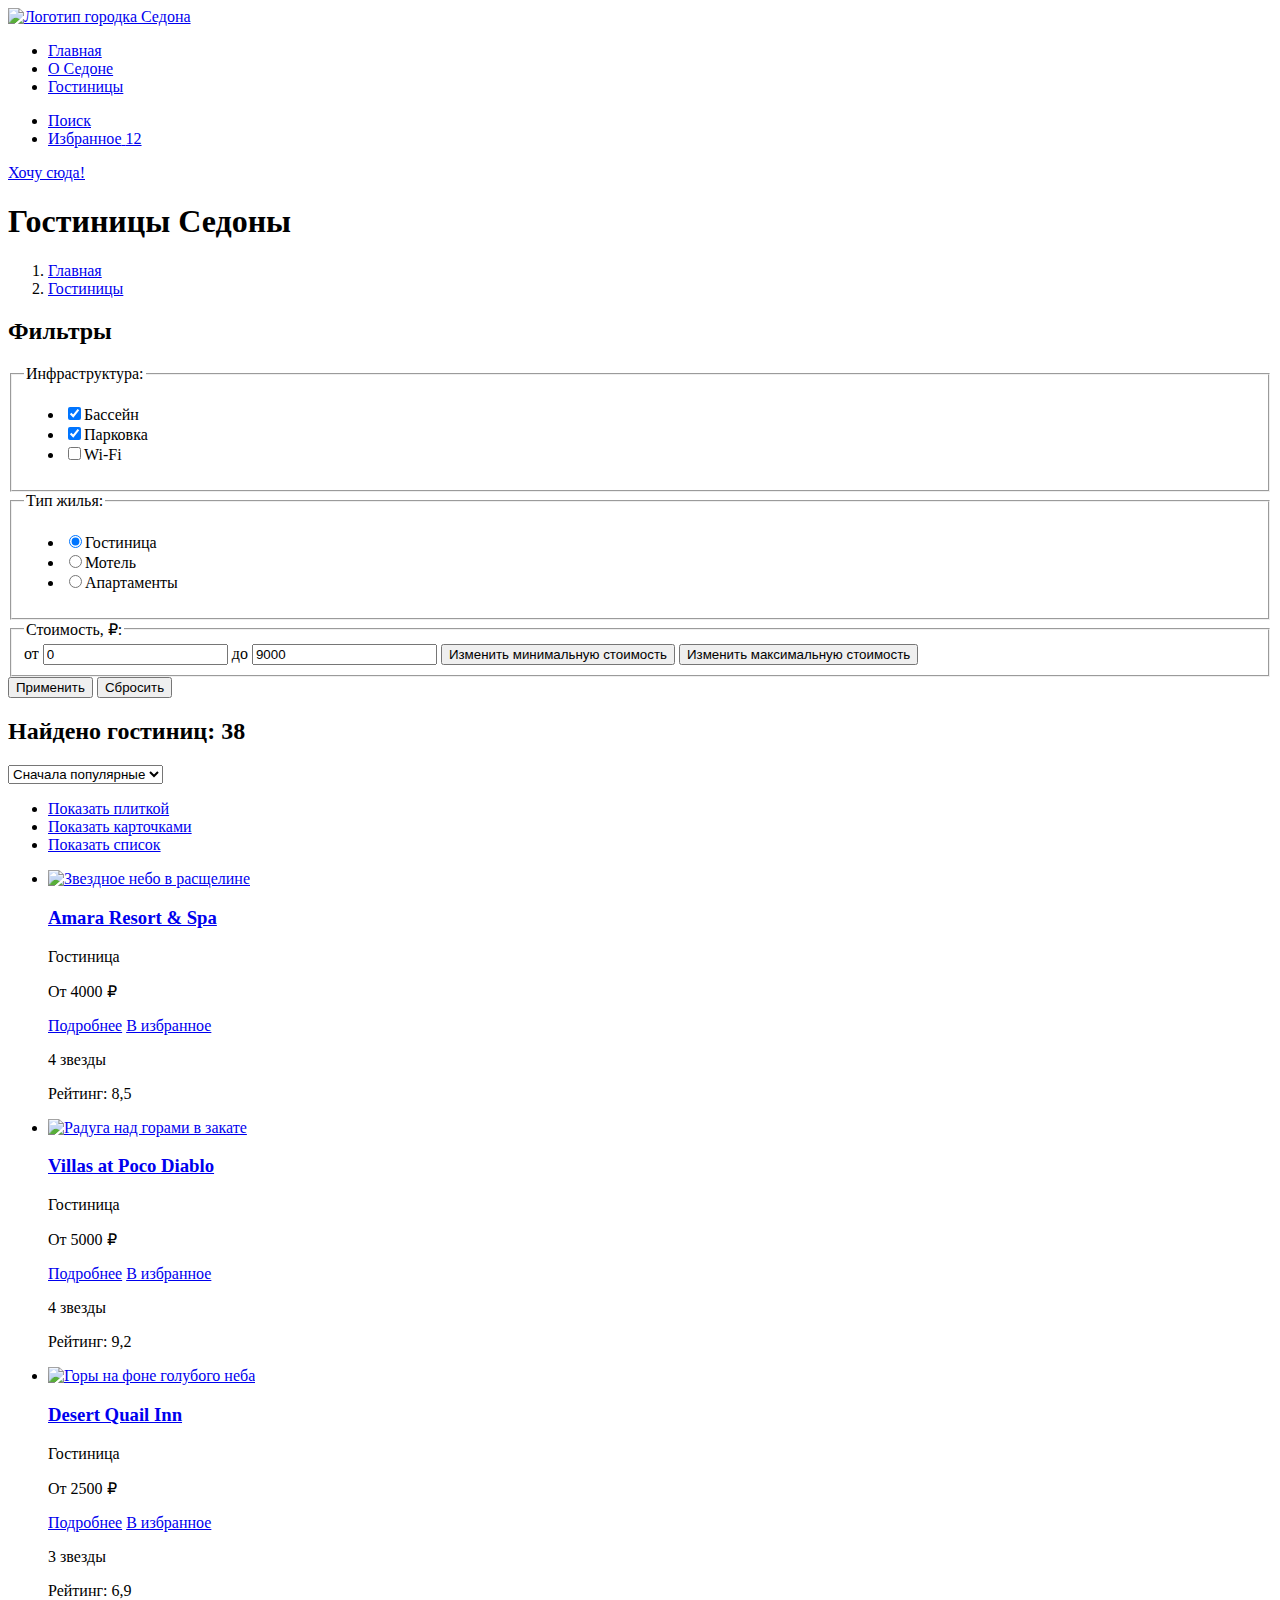
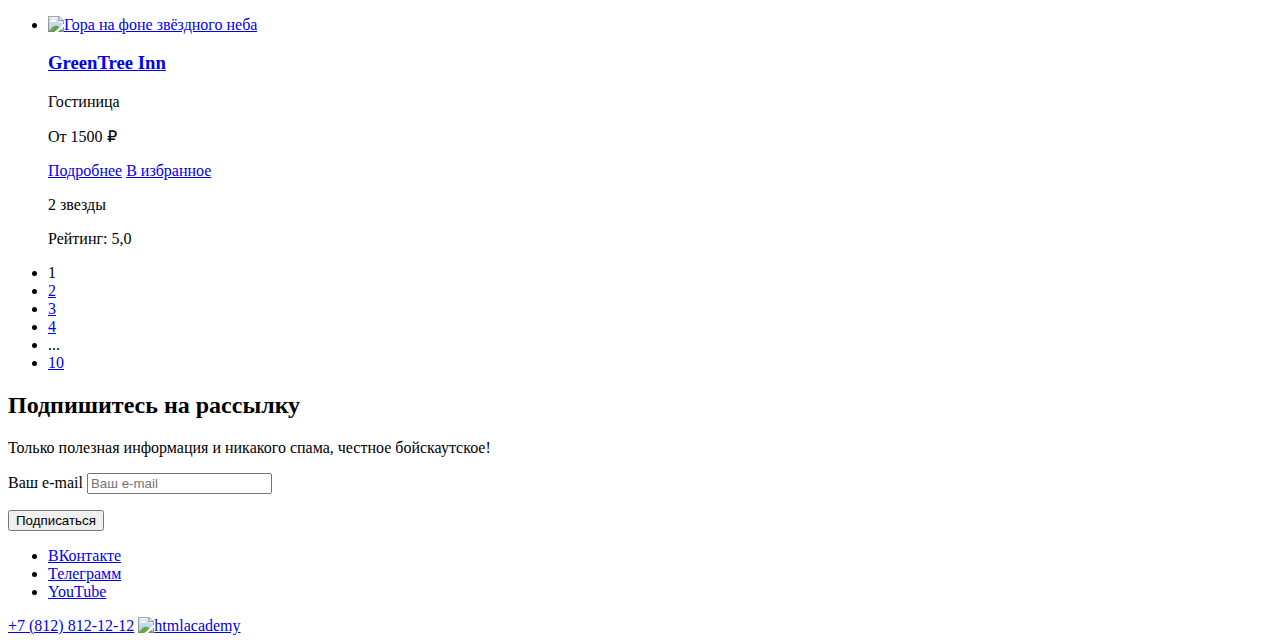
==== catalog.html @ a5ab3a88 "Доделывает разметку двух страниц" ====
<!DOCTYPE html>
<html lang="ru">
    <head>
        <meta charset="UTF-8"/>
        <meta name="viewport" content="width=device-width, initial-scale=1.0"/>
        <title>Каталог</title>
    </head>
    <body>
        <header class="page-header">
            <nav class="navigation">
                <a class="navigation-logo" href="#">
                    <img class="page-header-logo" src="#" alt="Логотип городка Седона"/>
                </a>
                <ul class="navigation-list">
                    <li class="navigation-item">
                        <a class="navigation-link" href="index.html">Главная</a>
                    </li>
                    <li class="navigation-item">
                        <a class="navigation-link" href="#">О Седоне</a>
                    </li>
                    <li class="navigation-item">
                        <a class="navigation-link navigation-link-current" href="#">Гостиницы</a>
                    </li>
                </ul>

                <ul class="navigation-user">
                    <li class="navigation-user-item">
                        <a class="navigation-user-link" href="#">
                            <span class="visually-hidden">Поиск</span>
                        </a>
                    </li>
                    <li class="navigation-user-item">
                        <a class="navigation-user-link navigation-user-link-favorite" href="#">
                            <span class="visually-hidden">Избранное</span>
                            <span class="favorite-icon">12</span>
                        </a>
                    </li>
                </ul>
            </nav>
            <a class="header-button" href="#">Хочу сюда!</a>
        </header>

        <main class="main-inner">
            <header class="inner-header">
                <!-- Надо ли оборачивать в header -->
                <h1 class="inner-header-title">Гостиницы Седоны</h1>
                <ol class="breadcrumbs">
                    <li class="breadcrumbs-item">
                        <a class="breadcrumbs-link" href="index.html">
                            <span class="visually-hidden">Главная</span>
                        </a>
                    </li>
                    <li class="breadcrumbs-item">
                        <a class="breadcrumbs-link" href="#">Гостиницы</a>
                    </li>
                </ol>
            </header>

            <section class="filters">
                <h2 class="visually-hidden">Фильтры</h2>
                <form class="catalog-filter" action="https://echo.htmlacademy.ru/" method="get">
                    <fieldset class="catalog-filter-group">
                        <legend class="catalog-filter-title">Инфраструктура:</legend>
                        <ul class="catalog-filter-list">
                            <li class="catalog-filter-item">
                                <label class="control">
                                    <input class="control-input" type="checkbox" name="pool" checked/>Бассейн
                                    <!-- Надо ли оборачивать Бассейн в <span> (<span class="control-label">Бассейн</span>)??? -->
                                </label>
                            </li>
                            <li class="catalog-filter-item">
                                <label class="control">
                                    <input class="control-input" type="checkbox" name="parking" checked/>Парковка
                                    <!-- Надо ли оборачивать Парковка в <span> (<span class="control-label">Парковка</span>)??? -->
                                </label>
                            </li>
                            <li class="catalog-filter-item">
                                <label class="control">
                                    <input class="control-input" type="checkbox" name="wifi"/>Wi-Fi
                                    <!-- Надо ли оборачивать Wi-Fi в <span> (<span class="control-label">Wi-Fi</span>)??? -->
                                </label>
                            </li>
                        </ul>
                    </fieldset>

                    <fieldset class="catalog-filter-group">
                        <legend class="catalog-filter-title">Тип жилья:</legend>
                        <ul class="catalog-filter-list">
                            <li class="catalog-filter-item">
                                <label class="control">
                                    <input class="control-input" type="radio" name="housing-type" value="hotel" checked/>Гостиница
                                    <!-- Надо ли оборачивать Гостиница в <span> (<span class="control-label">Гостиница</span>)??? -->
                                </label>
                            </li>
                            <li class="catalog-filter-item">
                                <label class="control">
                                    <input class="control-input" type="radio" name="housing-type" value="motel"/>Мотель
                                    <!-- Надо ли оборачивать Мотель в <span> (<span class="control-label">Мотель</span>)??? -->
                                </label>
                            </li>
                            <li class="catalog-filter-item">
                                <label class="control">
                                    <input class="control-input" type="radio" name="housing-type" value="apartments"/>Апартаменты
                                    <!-- Надо ли оборачивать Апартаменты в <span> (<span class="control-label">Апартаменты</span>)??? -->
                                </label>
                            </li>
                        </ul>
                    </fieldset>

                    <fieldset class="catalog-filter-group">
                        <legend class="catalog-filter-title">
                            Стоимость, ₽:
                        </legend>
                        <label class="catalog-filter-label">
                            <span class="range-input-label">от</span>
                            <input class="range-input range-input-min" type="number" value="0" name="min-price">
                        </label>
                        <label class="catalog-filter-label">
                            <span class="range-input-label">до</span>
                            <input class="range-input range-input-max" type="number" value="9000" name="max-price" />
                        </label>
                        <button class="range-toggle toggle-min" type="button">
                            <span class="visually-hidden">Изменить минимальную стоимость</span>
                        </button>
                        <button class="range-toggle toggle-max" type="button">
                            <span class="visually-hidden">Изменить максимальную стоимость</span>
                        </button>
                    </fieldset>
                    <button class="catalog-filter-submit" type="submit">
                        Применить
                    </button>
                    <button class="catalog-filter-reset" type="reset">
                        Сбросить
                    </button>
                </form>
            </section>

            <section class="catalog-products">
                <h2 class="catalog-products-title">
                    Найдено гостиниц: <span>38</span>
                </h2>
                <select class="select-control" aria-label="Сортировка">
                    <option value="popular">Сначала популярные</option>
                    <option value="cheap">Сначала дешёвые</option>
                    <option value="expensive">Сначала дорогие</option>
                </select>
                <ul class="view-button">
                    <li class="view-button-item">
                        <a class="view-button view-button-card" href="#">
                            <span class="visually-hidden">Показать плиткой</span>
                        </a>
                    </li>
                    <li>
                        <a class="view-button view-button-card" href="#">
                            <span class="visually-hidden">Показать карточками</span>
                        </a>
                    </li>
                    <li>
                        <a class="view-button view-button-card" href="#">
                            <span class="visually-hidden">Показать список</span>
                        </a>
                    </li>
                </ul>
                <ul class="product-list">
                    <li class="product-card">
                        <a class="product-card-link" href="#">
                            <img class="product-card-img" src="#" alt="Звездное небо в расщелине"/>
                            <h3 class="product-card-title">
                                Amara Resort & Spa
                            </h3>
                        </a>
                        <p class="product-card-tipe">Гостиница</p>
                        <p class="product-card-price">От 4000 ₽</p>
                        <a class="product-card-button" href="#">Подробнее</a>
                        <a class="add-favorite-button" href="#">В избранное</a>
                        <p class="product-card-stars product-card-stars-4">
                            <span class="visually-hidden">4 звезды</span>
                        </p>
                        <p class="product-card-rating">
                            Рейтинг: <span>8,5</span>
                        </p>
                    </li>
                    <li class="product-card">
                        <a class="product-card-link" href="#">
                            <img class="product-card-img" src="#" alt="Радуга над горами в закате"/>
                            <h3 class="product-card-title">
                                Villas at Poco Diablo
                            </h3>
                        </a>
                        <p class="product-card-tipe">Гостиница</p>
                        <p class="product-card-price">От 5000 ₽</p>
                        <a class="product-card-button" href="#">Подробнее</a>
                        <a class="add-favorite-button" href="#">В избранное</a>
                        <p class="product-card-stars product-card-stars-4">
                            <span class="visually-hidden">4 звезды</span>
                        </p>
                        <p class="product-card-rating">
                            Рейтинг: <span>9,2</span>
                        </p>
                    </li>
                    <li class="product-card">
                        <a class="product-card-link" href="#">
                            <img class="product-card-img" src="#" alt="Горы на фоне голубого неба"/>
                            <h3 class="product-card-title">Desert Quail Inn</h3>
                        </a>
                        <p class="product-card-tipe">Гостиница</p>
                        <p class="product-card-price">От 2500 ₽</p>
                        <a class="product-card-button" href="#">Подробнее</a>
                        <a class="add-favorite-button" href="#">В избранное</a>
                        <p class="product-card-stars product-card-stars-4">
                            <span class="visually-hidden">3 звезды</span>
                        </p>
                        <p class="product-card-rating">
                            Рейтинг: <span>6,9</span>
                        </p>
                    </li>
                    <li class="product-card">
                        <a class="product-card-link" href="#">
                            <img class="product-card-img" src="#" alt="Гора на фоне звёздного неба"/>
                            <h3 class="product-card-title">GreenTree Inn</h3>
                        </a>
                        <p class="product-card-tipe">Гостиница</p>
                        <p class="product-card-price">От 1500 ₽</p>
                        <a class="product-card-button" href="#">Подробнее</a>
                        <a class="add-favorite-button" href="#">В избранное</a>
                        <p class="product-card-stars product-card-stars-4">
                            <span class="visually-hidden">2 звезды</span>
                        </p>
                        <p class="product-card-rating">
                            Рейтинг: <span>5,0</span>
                        </p>
                    </li>
                </ul>
                <ul class="paginstion">
                    <li class="paginstion-item">
                        <a class="paginstion-link paginstion-current">1</a>
                    </li>
                    <li class="paginstion-item">
                        <a class="paginstion-link" href="#">2</a>
                    </li>
                    <li class="paginstion-item">
                        <a class="paginstion-link" href="#">3</a>
                    </li>
                    <li class="paginstion-item">
                        <a class="paginstion-link" href="#">4</a>
                    </li>
                    <li class="paginstion-item">
                        <span class="paginstion-text">...</span>
                    </li>
                    <li class="paginstion-item">
                        <a class="paginstion-link" href="#">10</a>
                    </li>
                </ul>
            </section>

            <section class="subscribe">
                <h2 class="subscribe-title">Подпишитесь на рассылку</h2>
                <p class="subscribe-description">
                    Только полезная информация и никакого спама, честное бойскаутское!
                </p>
                <form class="subscribe-form" action="https://echo.htmlacademy.ru/" method="post">
                    <p class="subscribe-form-name">
                        <!-- Нужно-ли оборачивать в тег p -->
                        <label class="visually-hidden" for="user-email">Ваш e-mail</label>
                        <input class="field" type="email" name="user-email" id="user-email" placeholder="Ваш e-mail"/>
                    </p>
                    <button class="subscribe-button" type="submit">
                        Подписаться
                    </button>
                </form>
            </section>
        </main>

        <footer class="page-footer">
            <ul class="footer-social-list">
                <li class="footer-social-item">
                    <a class="footer-social-link" href="https://vk.com/htmlacademy">
                        <span class="visually-hidden">ВКонтакте</span>
                    </a>
                </li>
                <li class="footer-social-item">
                    <a class="footer-social-link" href="https://t.me/htmlacademy">
                        <span class="visually-hidden">Телеграмм</span>
                    </a>
                </li>
                <li class="footer-social-item">
                    <a class="footer-social-link" href="https://www.youtube.com/user/htmlacademyru">
                        <span class="visually-hidden">YouTube</span>
                    </a>
                </li>
            </ul>
            <a class="footer-phone" href="tel:+78121212">+7 (812) 812-12-12</a>
            <a class="copyright" href="https://htmlacademy.ru/">
                <!-- img, svg  или другой формат картинки -->
                <img src="#" alt="htmlacademy"/>
            </a>
        </footer>
    </body>
</html>
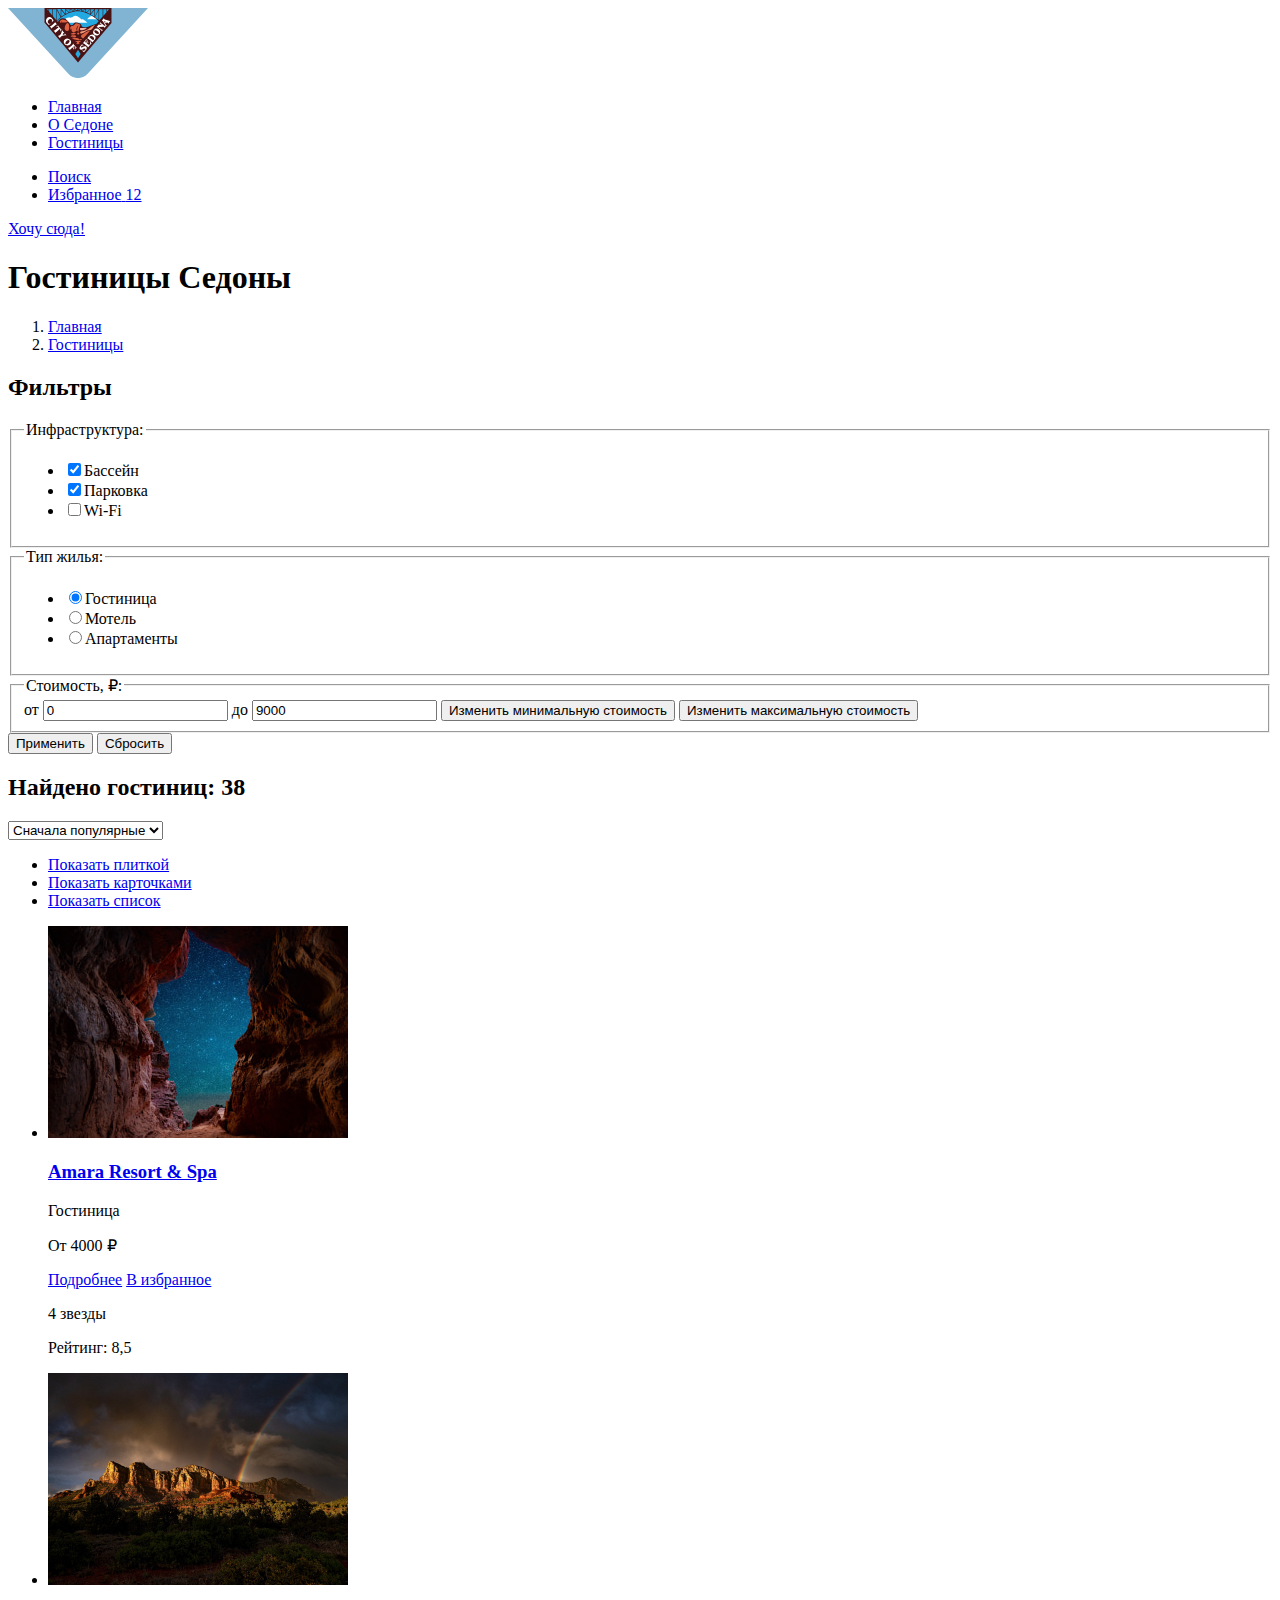
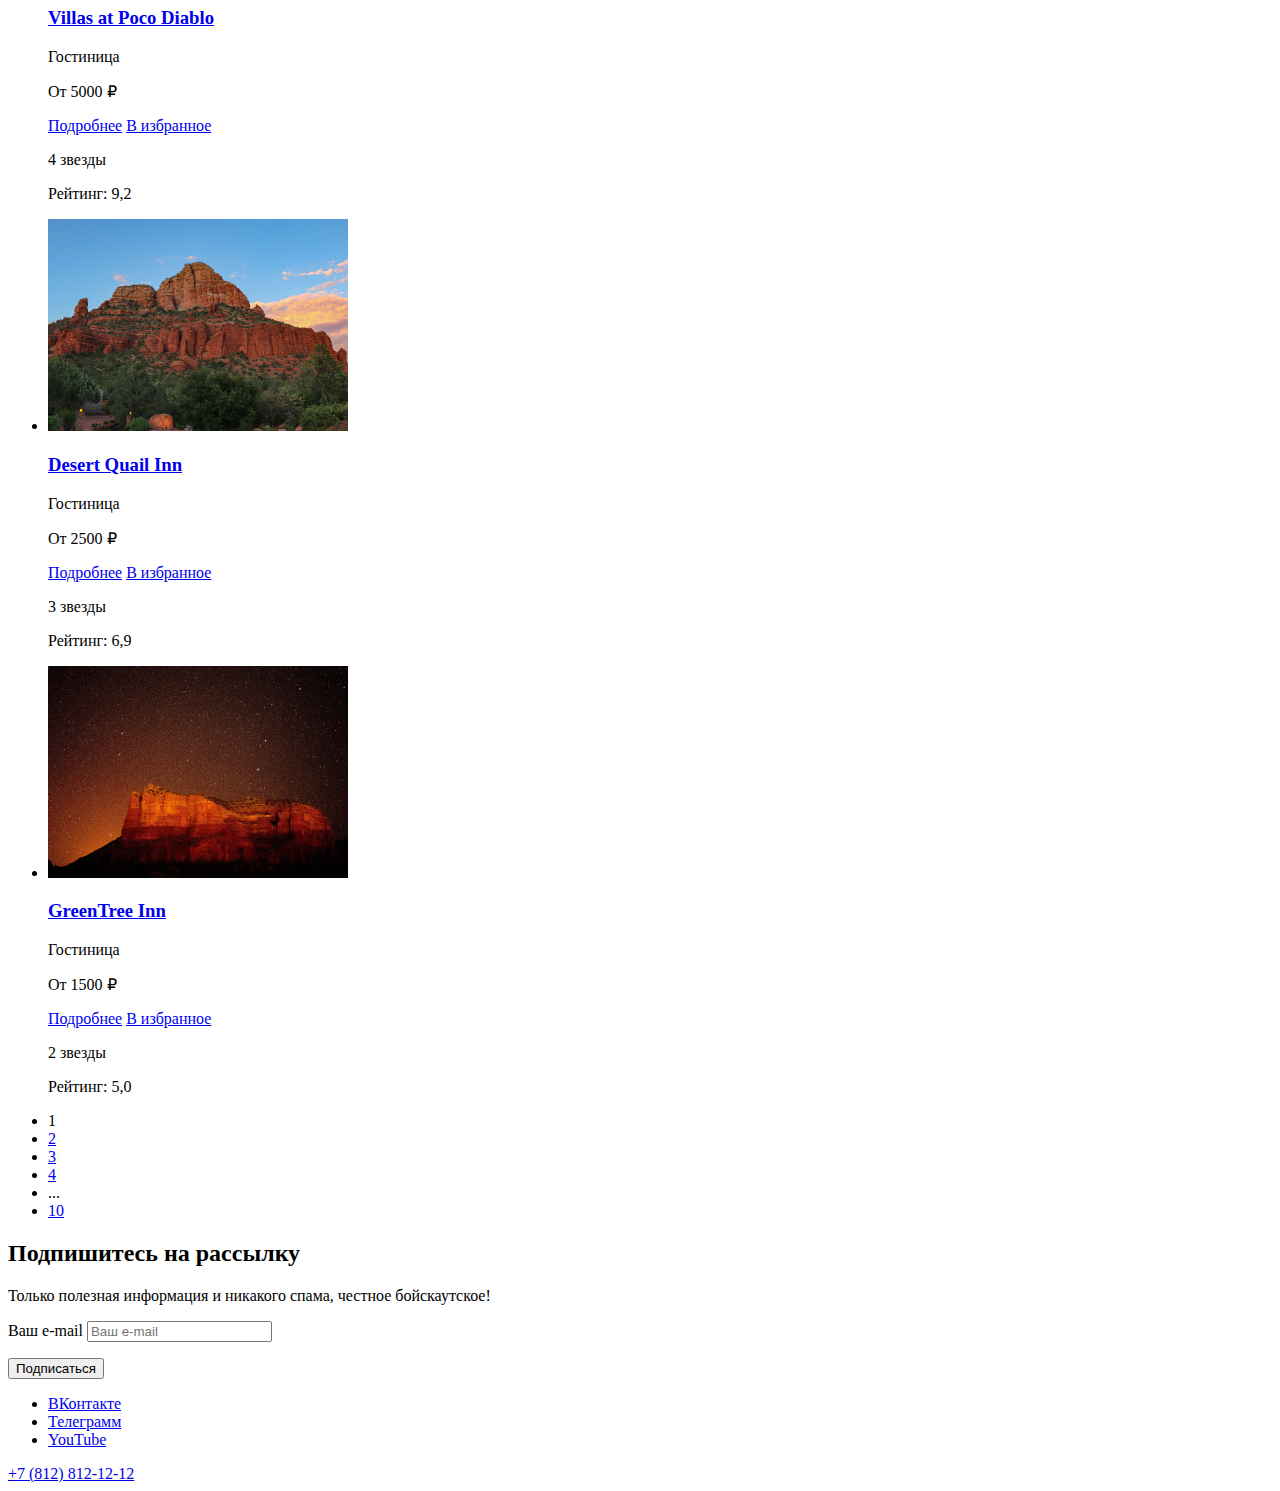
==== commit a77e06a0: "Добавляет все изображения" ====
--- a/catalog.html
+++ b/catalog.html
@@ -3,13 +3,14 @@
     <head>
         <meta charset="UTF-8"/>
         <meta name="viewport" content="width=device-width, initial-scale=1.0"/>
-        <title>Каталог</title>
+        <title>Седона. Гостиницы<</title>
+        <!--  -->
     </head>
     <body>
         <header class="page-header">
             <nav class="navigation">
-                <a class="navigation-logo" href="#">
-                    <img class="page-header-logo" src="#" alt="Логотип городка Седона"/>
+                <a class="navigation-logo" href="index.html">
+                    <img class="page-header-logo" src="images/logo.svg" width="140" height="70" alt="Логотип городка Седона"/>
                 </a>
                 <ul class="navigation-list">
                     <li class="navigation-item">
@@ -126,12 +127,8 @@
                             <span class="visually-hidden">Изменить максимальную стоимость</span>
                         </button>
                     </fieldset>
-                    <button class="catalog-filter-submit" type="submit">
-                        Применить
-                    </button>
-                    <button class="catalog-filter-reset" type="reset">
-                        Сбросить
-                    </button>
+                    <button class="catalog-filter-submit" type="submit">Применить</button>
+                    <button class="catalog-filter-reset" type="reset">Сбросить</button>
                 </form>
             </section>
 
@@ -164,7 +161,7 @@
                 <ul class="product-list">
                     <li class="product-card">
                         <a class="product-card-link" href="#">
-                            <img class="product-card-img" src="#" alt="Звездное небо в расщелине"/>
+                            <img class="product-card-img" src="images/catalog/hotel-1.jpg" width="300" height="212" alt="Звездное небо в расщелине"/>
                             <h3 class="product-card-title">
                                 Amara Resort & Spa
                             </h3>
@@ -182,7 +179,7 @@
                     </li>
                     <li class="product-card">
                         <a class="product-card-link" href="#">
-                            <img class="product-card-img" src="#" alt="Радуга над горами в закате"/>
+                            <img class="product-card-img" src="images/catalog/hotel-2.jpg" width="300" height="212" alt="Радуга над горами в закате"/>
                             <h3 class="product-card-title">
                                 Villas at Poco Diablo
                             </h3>
@@ -200,7 +197,7 @@
                     </li>
                     <li class="product-card">
                         <a class="product-card-link" href="#">
-                            <img class="product-card-img" src="#" alt="Горы на фоне голубого неба"/>
+                            <img class="product-card-img" src="images/catalog/hotel-3.jpg" width="300" height="212" alt="Горы на фоне голубого неба"/>
                             <h3 class="product-card-title">Desert Quail Inn</h3>
                         </a>
                         <p class="product-card-tipe">Гостиница</p>
@@ -216,7 +213,7 @@
                     </li>
                     <li class="product-card">
                         <a class="product-card-link" href="#">
-                            <img class="product-card-img" src="#" alt="Гора на фоне звёздного неба"/>
+                            <img class="product-card-img" src="images/catalog/hotel-4.jpg" width="300" height="212" alt="Гора на фоне звёздного неба"/>
                             <h3 class="product-card-title">GreenTree Inn</h3>
                         </a>
                         <p class="product-card-tipe">Гостиница</p>
@@ -276,23 +273,29 @@
                 <li class="footer-social-item">
                     <a class="footer-social-link" href="https://vk.com/htmlacademy">
                         <span class="visually-hidden">ВКонтакте</span>
+                        <!-- svg картинки ВКонтакте-->
+                        <!-- <svg class="footer-social-img" xmlns="http://www.w3.org/2000/svg" width="25" height="15" fill="none"><path fill="#83B3D3" fill-rule="evenodd" clip-rule="evenodd" d="M24.12 1.8c.16-.54 0-.94-.8-.94H20.7c-.67 0-.98.34-1.15.73 0 0-1.33 3.2-3.22 5.27-.61.6-.9.8-1.23.8-.16 0-.41-.2-.41-.75v-5.1c0-.66-.19-.95-.74-.95H9.82c-.42 0-.67.3-.67.59 0 .62.95.76 1.04 2.51v3.8c0 .83-.15.98-.48.98-.9 0-3.06-3.2-4.34-6.88-.25-.72-.5-1-1.18-1H1.57c-.75 0-.9.34-.9.73 0 .68.89 4.07 4.14 8.55 2.17 3.06 5.23 4.72 8 4.72 1.68 0 1.88-.37 1.88-1v-2.32c0-.74.16-.88.7-.88.38 0 1.05.19 2.6 1.66 1.79 1.75 2.08 2.54 3.08 2.54h2.63c.75 0 1.12-.37.9-1.1-.23-.72-1.08-1.77-2.2-3.02-.62-.71-1.54-1.48-1.82-1.86-.39-.5-.28-.71 0-1.15 0 0 3.2-4.42 3.54-5.93Z"/></svg> -->
                     </a>
                 </li>
                 <li class="footer-social-item">
                     <a class="footer-social-link" href="https://t.me/htmlacademy">
                         <span class="visually-hidden">Телеграмм</span>
+                        <!-- svg картинки Телеграмм-->
+                        <!-- <svg class="footer-social-img" xmlns="http://www.w3.org/2000/svg" width="18" height="16" fill="none"><path fill="#83B3D3" d="M16.79.96.84 7.1c-1.09.44-1.08 1.05-.2 1.32l4.1 1.28 9.47-5.98c.44-.27.85-.13.52.17l-7.68 6.93-.28 4.22c.41 0 .6-.2.83-.41l1.99-1.94 4.13 3.06c.77.42 1.31.2 1.5-.71l2.72-12.8c.28-1.1-.43-1.61-1.16-1.28Z"/></svg> -->
                     </a>
                 </li>
                 <li class="footer-social-item">
                     <a class="footer-social-link" href="https://www.youtube.com/user/htmlacademyru">
                         <span class="visually-hidden">YouTube</span>
+                        <!-- svg картинки YouTube-->
+                        <!-- <svg class="footer-social-img" xmlns="http://www.w3.org/2000/svg" width="23" height="18" fill="none"><path fill="#83B3D3" d="M18.94.36H3.51C1.65.36.33 1.95.33 3.76v10.09c0 1.91 1.32 3.5 3.18 3.5h15.65c1.64 0 3.17-1.59 3.17-3.4V3.76c-.22-1.8-1.53-3.4-3.39-3.4ZM7.99 12.89V4.82l7.34 4.04-7.34 4.03Z"/></svg> -->
                     </a>
                 </li>
             </ul>
             <a class="footer-phone" href="tel:+78121212">+7 (812) 812-12-12</a>
             <a class="copyright" href="https://htmlacademy.ru/">
-                <!-- img, svg  или другой формат картинки -->
-                <img src="#" alt="htmlacademy"/>
+                <!-- svg картинки .htmlacademy-->
+                <!-- <svg xmlns="http://www.w3.org/2000/svg" width="115" height="33" fill="none"><path fill="#000" d="M0 13.26v2.6h2.5v-2.6H0ZM11.6 4.86c-1.6 0-2.8.7-3.6 1.7h-.1V.36h-2v15.5h2v-5.3c0-2.1 1.3-3.6 3.3-3.6 1.8 0 2.9 1.4 2.9 3.2v5.7h2v-6.1c.1-3-1.8-4.9-4.5-4.9ZM26.6 5.16h-4.8v-3.7h-2v3.8h-1.9v2h1.9v6c0 1.7 1 2.7 2.7 2.7h4.1v-2h-3.7c-.7 0-1.1-.4-1.1-1.1v-5.7h4.8v-2ZM41.1 4.96c-1.6 0-2.9.8-3.5 2.1h-.1c-.6-1.2-1.8-2.1-3.4-2.1-1.4 0-2.5.8-3.1 1.8h-.1v-1.6H29v10.6h2v-5.4c0-2 1-3.5 2.6-3.5 1.5 0 2.4 1 2.4 2.6v6.3h2v-5.6c0-2.4 1.4-3.3 2.6-3.3 1.5 0 2.4 1 2.4 2.6v6.3h2v-6.5c.1-2.5-1.4-4.3-3.9-4.3ZM47.8 13.06c0 1.7 1 2.7 2.8 2.7h2v-2h-1.7c-.7 0-1.1-.4-1.1-1.1V.36h-2v12.7ZM28.9 20.06c-.9-1.1-2.2-1.8-3.9-1.8-3.1 0-5.4 2.3-5.4 5.6s2.3 5.6 5.4 5.6c1.8 0 3-.8 3.8-1.9h.1v1.6h2v-10.6h-2v1.5Zm-3.6 7.4c-2.2 0-3.6-1.6-3.6-3.6s1.4-3.6 3.6-3.6 3.6 1.6 3.6 3.6c0 1.9-1.4 3.6-3.6 3.6ZM44.2 22.36c-.5-2.4-2.6-4.1-5.4-4.1a5.4 5.4 0 0 0-5.6 5.6c0 3.1 2.2 5.6 5.6 5.6 2.8 0 4.9-1.8 5.4-4.2h-2.1a3.4 3.4 0 0 1-3.3 2.3c-2.2 0-3.6-1.6-3.6-3.6s1.4-3.6 3.6-3.6c1.6 0 2.8 1 3.3 2.2h2.1v-.2ZM55.1 20.06c-.9-1.1-2.2-1.8-3.9-1.8-3.1 0-5.4 2.3-5.4 5.6s2.3 5.6 5.4 5.6c1.8 0 3-.8 3.8-1.9h.1v1.6h2v-10.6h-2v1.5Zm-3.6 7.4c-2.2 0-3.6-1.6-3.6-3.6s1.4-3.6 3.6-3.6 3.6 1.6 3.6 3.6c0 1.9-1.5 3.6-3.6 3.6ZM68.7 20.16c-.9-1.1-2.2-1.9-3.9-1.9-3.1 0-5.4 2.3-5.4 5.6s2.2 5.6 5.4 5.6c1.7 0 3-.8 3.8-1.8h.1v1.5h2v-15.4h-2v6.4Zm-3.6 7.3c-2.2 0-3.6-1.6-3.6-3.6s1.4-3.6 3.6-3.6 3.6 1.6 3.6 3.6c-.1 2-1.5 3.6-3.6 3.6ZM78.3 18.26c-3.3 0-5.5 2.5-5.5 5.6 0 3 2.1 5.6 5.5 5.6 2.5 0 4.5-1.3 5.2-3.6h-2.1c-.5 1-1.6 1.6-3 1.6-1.9 0-3.3-1.3-3.4-2.9h8.8c.2-3.6-2-6.3-5.5-6.3Zm0 1.9c1.7 0 3 1 3.3 2.6h-6.5c.3-1.5 1.5-2.6 3.2-2.6ZM98.2 18.26c-1.6 0-2.9.8-3.6 2h-.1c-.6-1.2-1.8-2-3.4-2-1.4 0-2.5.7-3.1 1.8v-1.5h-1.9v10.6h2v-5.4c0-2 1-3.4 2.6-3.5 1.5 0 2.4 1 2.4 2.6v6.3h2v-5.6c0-2.4 1.4-3.3 2.6-3.3 1.5 0 2.4 1 2.4 2.6v6.3h2v-6.5c.1-2.6-1.4-4.4-3.9-4.4ZM109.4 27.36l-3.6-8.9h-2.2l4.8 11.6c-.3.9-.7 1.2-1.7 1.2h-2.5v2h2.5c1.8 0 2.8-.8 3.5-2.6l4.7-12.2h-2.1l-3.4 8.9Z"/></svg> -->
             </a>
         </footer>
     </body>
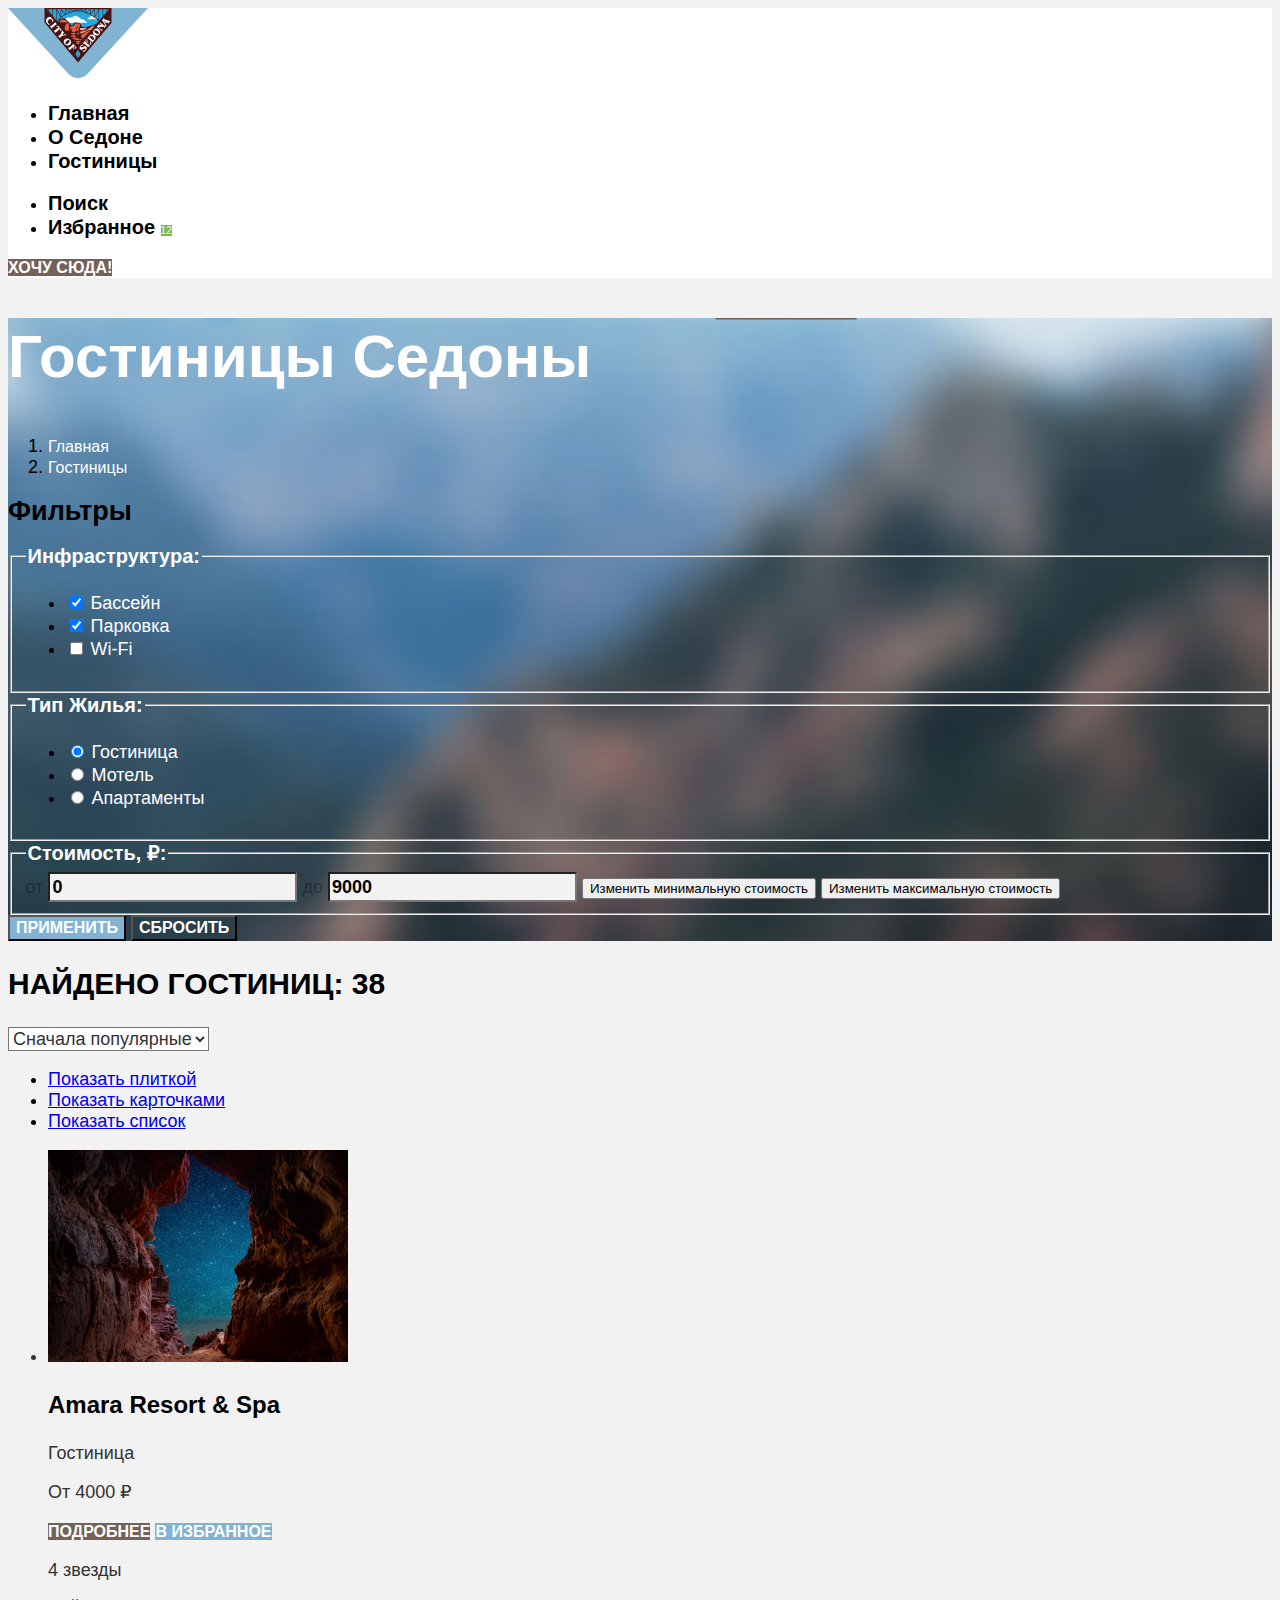
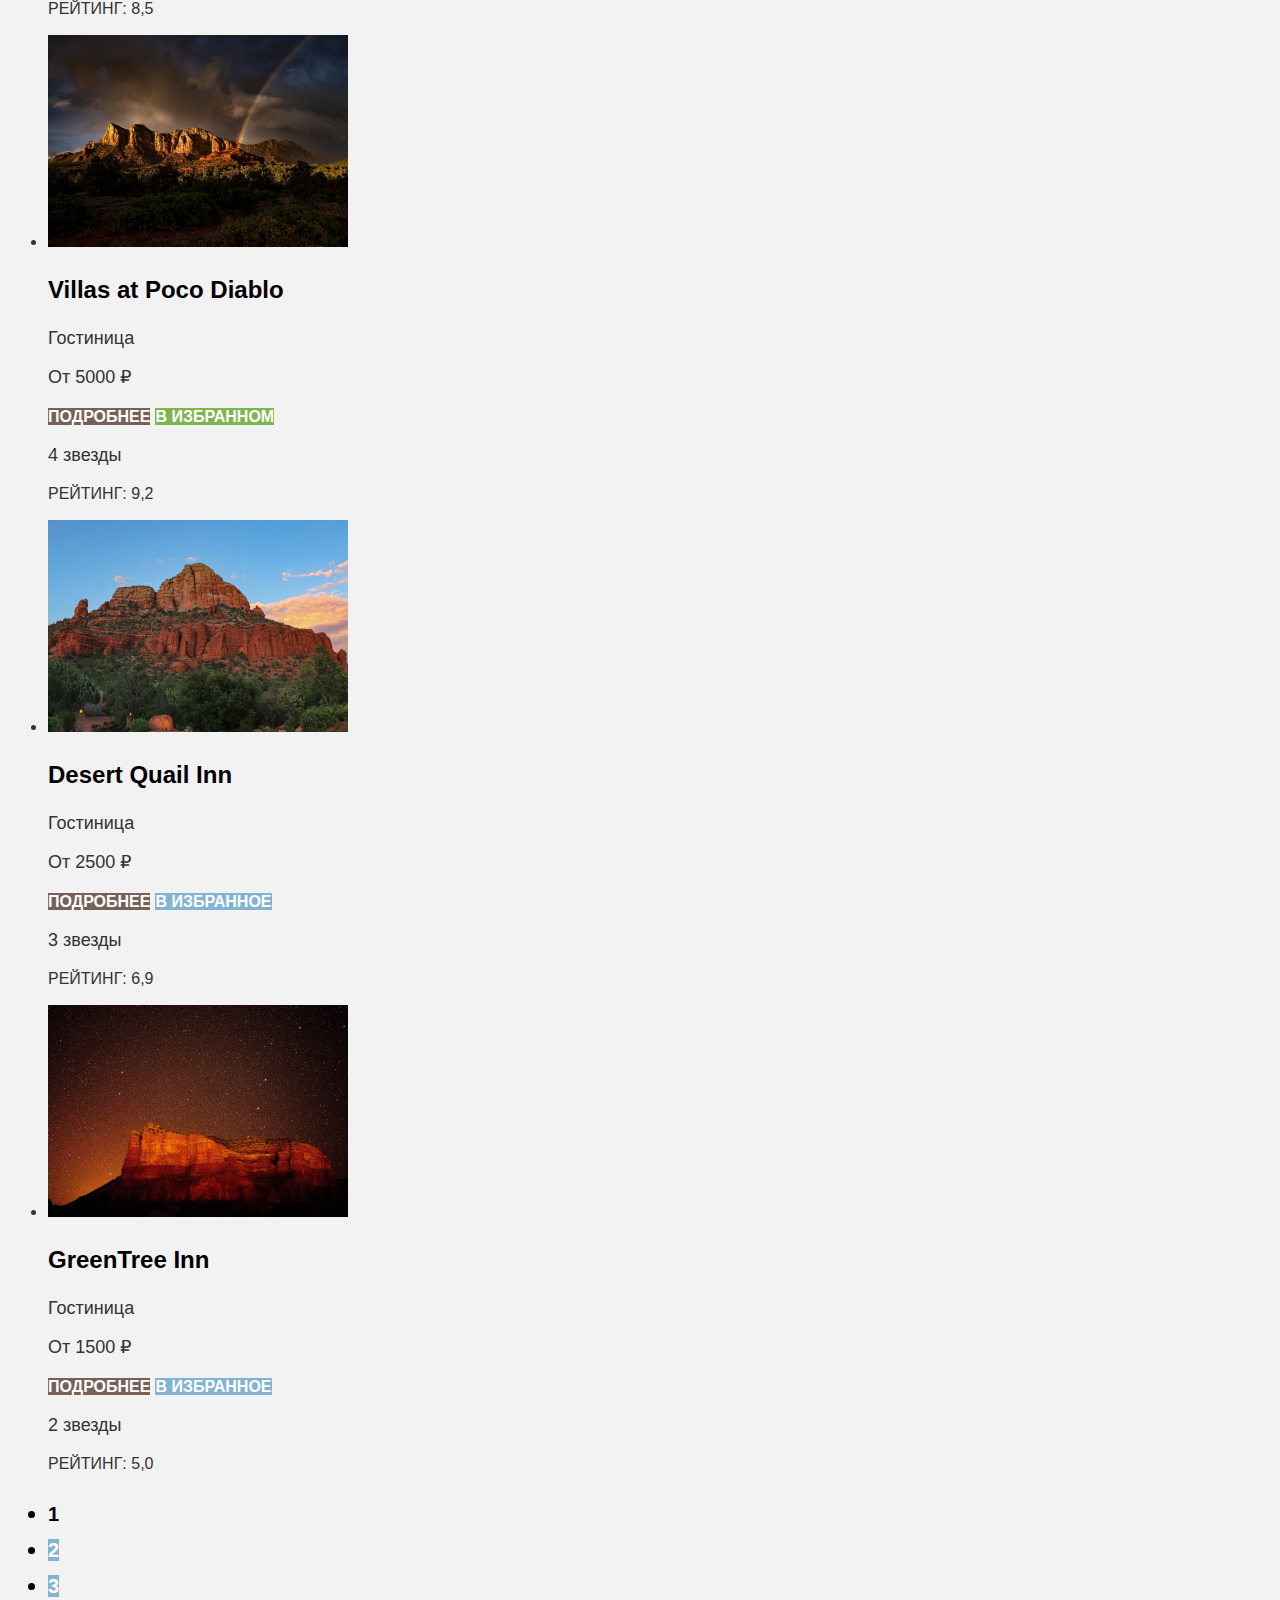
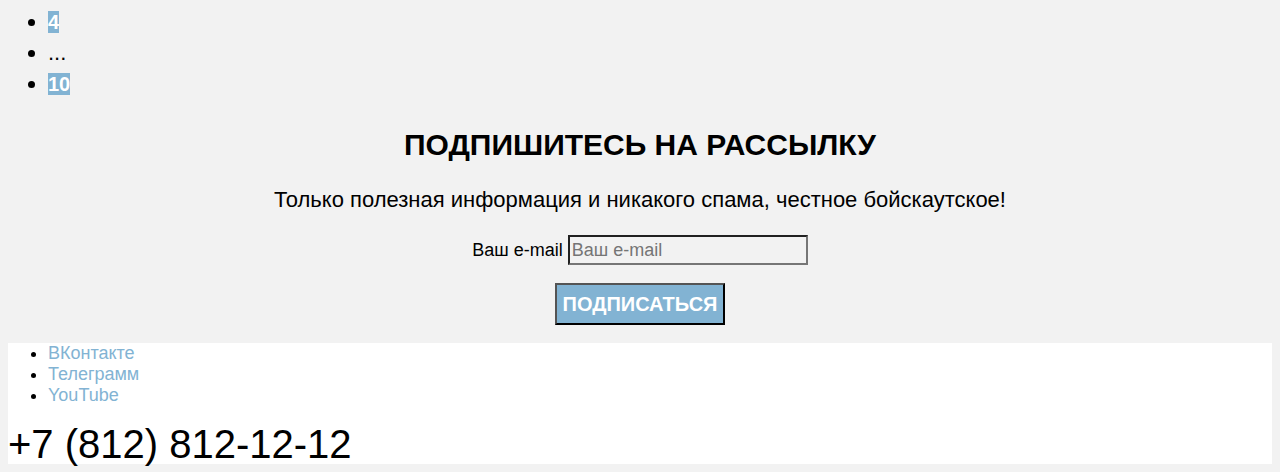
==== commit 7b927fb6: "Добавляет базовую стилизацию" ====
--- a/catalog.html
+++ b/catalog.html
@@ -4,7 +4,7 @@
         <meta charset="UTF-8"/>
         <meta name="viewport" content="width=device-width, initial-scale=1.0"/>
         <title>Седона. Гостиницы<</title>
-        <!--  -->
+        <link rel="stylesheet" href="styles/styles.css">
     </head>
     <body>
         <header class="page-header">
@@ -42,8 +42,7 @@
         </header>
 
         <main class="main-inner">
-            <header class="inner-header">
-                <!-- Надо ли оборачивать в header -->
+            <div class="main-inner-header">
                 <h1 class="inner-header-title">Гостиницы Седоны</h1>
                 <ol class="breadcrumbs">
                     <li class="breadcrumbs-item">
@@ -55,82 +54,82 @@
                         <a class="breadcrumbs-link" href="#">Гостиницы</a>
                     </li>
                 </ol>
-            </header>
-
-            <section class="filters">
-                <h2 class="visually-hidden">Фильтры</h2>
-                <form class="catalog-filter" action="https://echo.htmlacademy.ru/" method="get">
-                    <fieldset class="catalog-filter-group">
-                        <legend class="catalog-filter-title">Инфраструктура:</legend>
-                        <ul class="catalog-filter-list">
-                            <li class="catalog-filter-item">
-                                <label class="control">
-                                    <input class="control-input" type="checkbox" name="pool" checked/>Бассейн
-                                    <!-- Надо ли оборачивать Бассейн в <span> (<span class="control-label">Бассейн</span>)??? -->
-                                </label>
-                            </li>
-                            <li class="catalog-filter-item">
-                                <label class="control">
-                                    <input class="control-input" type="checkbox" name="parking" checked/>Парковка
-                                    <!-- Надо ли оборачивать Парковка в <span> (<span class="control-label">Парковка</span>)??? -->
-                                </label>
-                            </li>
-                            <li class="catalog-filter-item">
-                                <label class="control">
-                                    <input class="control-input" type="checkbox" name="wifi"/>Wi-Fi
-                                    <!-- Надо ли оборачивать Wi-Fi в <span> (<span class="control-label">Wi-Fi</span>)??? -->
-                                </label>
-                            </li>
-                        </ul>
-                    </fieldset>
-
-                    <fieldset class="catalog-filter-group">
-                        <legend class="catalog-filter-title">Тип жилья:</legend>
-                        <ul class="catalog-filter-list">
-                            <li class="catalog-filter-item">
-                                <label class="control">
-                                    <input class="control-input" type="radio" name="housing-type" value="hotel" checked/>Гостиница
-                                    <!-- Надо ли оборачивать Гостиница в <span> (<span class="control-label">Гостиница</span>)??? -->
-                                </label>
-                            </li>
-                            <li class="catalog-filter-item">
-                                <label class="control">
-                                    <input class="control-input" type="radio" name="housing-type" value="motel"/>Мотель
-                                    <!-- Надо ли оборачивать Мотель в <span> (<span class="control-label">Мотель</span>)??? -->
-                                </label>
-                            </li>
-                            <li class="catalog-filter-item">
-                                <label class="control">
-                                    <input class="control-input" type="radio" name="housing-type" value="apartments"/>Апартаменты
-                                    <!-- Надо ли оборачивать Апартаменты в <span> (<span class="control-label">Апартаменты</span>)??? -->
-                                </label>
-                            </li>
-                        </ul>
-                    </fieldset>
-
-                    <fieldset class="catalog-filter-group">
-                        <legend class="catalog-filter-title">
-                            Стоимость, ₽:
-                        </legend>
-                        <label class="catalog-filter-label">
-                            <span class="range-input-label">от</span>
-                            <input class="range-input range-input-min" type="number" value="0" name="min-price">
-                        </label>
-                        <label class="catalog-filter-label">
-                            <span class="range-input-label">до</span>
-                            <input class="range-input range-input-max" type="number" value="9000" name="max-price" />
-                        </label>
-                        <button class="range-toggle toggle-min" type="button">
-                            <span class="visually-hidden">Изменить минимальную стоимость</span>
-                        </button>
-                        <button class="range-toggle toggle-max" type="button">
-                            <span class="visually-hidden">Изменить максимальную стоимость</span>
-                        </button>
-                    </fieldset>
-                    <button class="catalog-filter-submit" type="submit">Применить</button>
-                    <button class="catalog-filter-reset" type="reset">Сбросить</button>
-                </form>
-            </section>
+
+                <section class="filters">
+                    <h2 class="visually-hidden">Фильтры</h2>
+                    <form class="catalog-filter" action="https://echo.htmlacademy.ru/" method="get">
+                        <fieldset class="catalog-filter-group">
+                            <legend class="catalog-filter-title">Инфраструктура:</legend>
+                            <ul class="catalog-filter-list">
+                                <li class="catalog-filter-item">
+                                    <label class="control">
+                                        <input class="control-input" type="checkbox" name="pool" checked/>
+                                        <span class="control-label">Бассейн</span>
+                                    </label>
+                                </li>
+                                <li class="catalog-filter-item">
+                                    <label class="control">
+                                        <input class="control-input" type="checkbox" name="parking" checked/>
+                                        <span class="control-label">Парковка</span>
+                                    </label>
+                                </li>
+                                <li class="catalog-filter-item">
+                                    <label class="control">
+                                        <input class="control-input" type="checkbox" name="wifi"/>
+                                        <span class="control-label">Wi-Fi</span>
+                                    </label>
+                                </li>
+                            </ul>
+                        </fieldset>
+
+                        <fieldset class="catalog-filter-group">
+                            <legend class="catalog-filter-title">Тип жилья:</legend>
+                            <ul class="catalog-filter-list">
+                                <li class="catalog-filter-item">
+                                    <label class="control">
+                                        <input class="control-input" type="radio" name="housing-type" value="hotel" checked/>
+                                        <span class="control-label">Гостиница</span>
+                                    </label>
+                                </li>
+                                <li class="catalog-filter-item">
+                                    <label class="control">
+                                        <input class="control-input" type="radio" name="housing-type" value="motel"/>
+                                        <span class="control-label">Мотель</span>
+                                    </label>
+                                </li>
+                                <li class="catalog-filter-item">
+                                    <label class="control">
+                                        <input class="control-input" type="radio" name="housing-type" value="apartments"/>
+                                        <span class="control-label">Апартаменты</span>
+                                    </label>
+                                </li>
+                            </ul>
+                        </fieldset>
+
+                        <fieldset class="catalog-filter-group">
+                            <legend class="catalog-filter-title">
+                                Стоимость, ₽:
+                            </legend>
+                            <label class="catalog-filter-label">
+                                <span class="range-input-label">от</span>
+                                <input class="range-input range-input-min" type="number" value="0" name="min-price">
+                            </label>
+                            <label class="catalog-filter-label">
+                                <span class="range-input-label">до</span>
+                                <input class="range-input range-input-max" type="number" value="9000" name="max-price" />
+                            </label>
+                            <button class="range-toggle toggle-min" type="button">
+                                <span class="visually-hidden">Изменить минимальную стоимость</span>
+                            </button>
+                            <button class="range-toggle toggle-max" type="button">
+                                <span class="visually-hidden">Изменить максимальную стоимость</span>
+                            </button>
+                        </fieldset>
+                        <button class="catalog-filter-submit" type="submit">Применить</button>
+                        <button class="catalog-filter-reset" type="reset">Сбросить</button>
+                    </form>
+                </section>
+            </div>
 
             <section class="catalog-products">
                 <h2 class="catalog-products-title">
@@ -141,9 +140,9 @@
                     <option value="cheap">Сначала дешёвые</option>
                     <option value="expensive">Сначала дорогие</option>
                 </select>
-                <ul class="view-button">
+                <ul class="view-buttons">
                     <li class="view-button-item">
-                        <a class="view-button view-button-card" href="#">
+                        <a class="view-button view-button-current view-button-tile" href="#">
                             <span class="visually-hidden">Показать плиткой</span>
                         </a>
                     </li>
@@ -153,7 +152,7 @@
                         </a>
                     </li>
                     <li>
-                        <a class="view-button view-button-card" href="#">
+                        <a class="view-button view-button-list" href="#">
                             <span class="visually-hidden">Показать список</span>
                         </a>
                     </li>
@@ -187,7 +186,7 @@
                         <p class="product-card-tipe">Гостиница</p>
                         <p class="product-card-price">От 5000 ₽</p>
                         <a class="product-card-button" href="#">Подробнее</a>
-                        <a class="add-favorite-button" href="#">В избранное</a>
+                        <a class="favorite-button" href="#">В избранном</a>
                         <p class="product-card-stars product-card-stars-4">
                             <span class="visually-hidden">4 звезды</span>
                         </p>
--- a/styles/styles.css
+++ b/styles/styles.css
@@ -0,0 +1,589 @@
+@font-face {
+    font-family: "PT Sans";
+    src: url(../fonts/ptsans-400.woff2);
+    font-weight: 400;
+    font-style: normal;
+    font-display: swap;
+}
+
+@font-face {
+    font-family: "PT Sans";
+    src: url(../fonts/ptsans-700.woff2);
+    font-weight: 700;
+    font-style: normal;
+    font-display: swap;
+}
+
+body {
+    font-family: "PT Sans", sans-serif;
+    font-size: 18px;
+    line-height: 21px;
+    color: #000000;
+    background-color: #F2F2F2;
+}
+
+/* ================================page-header=========================== */
+
+.page-header {
+    background-color: #ffffff;
+}
+
+.navigation {}
+
+.navigation-logo {}
+
+.page-header-logo {}
+
+/* ------------------------navigation-list------------------------ */
+
+.navigation-list {}
+
+.navigation-item {}
+
+.navigation-link {
+    font-size: 20px;
+    line-height: 24px;
+    font-weight: 700;
+    color: #000000;
+    text-decoration: none;
+}
+
+.navigation-link-current {}
+
+/* --------------------------navigation-user-------------------------- */
+
+.navigation-user {}
+
+.navigation-user-item {}
+
+.navigation-user-link {
+    font-size: 20px;
+    line-height: 24px;
+    font-weight: 700;
+    color: #000000;
+    text-decoration: none;
+}
+
+.visually-hidden {}
+
+.navigation-user-link-favorite {}
+
+.favorite-icon {
+    font-size: 10px;
+    font-weight: 400;
+    line-height: 10px;
+    text-align: center;
+    color: #ffffff;
+    background-color: #7DB54F;
+}
+
+.header-button {
+    font-family: inherit;
+    font-size: 16px;
+    font-weight: 700;
+    line-height: 20px;
+    text-align: center;
+    color: #ffffff;
+    background-color: #756157;
+    text-transform: uppercase;
+    text-decoration: none;
+}
+
+/* ================================page-header=========================== */
+
+/* ================================main-index=========================== */
+
+.main-index {}
+
+/* --------------------------------hero-------------------------------- */
+
+.hero {
+    background-color: #d9eaf2;
+    background-image: url("../images/divider.svg"), url("../images/background/background.jpg");
+    background-repeat: no-repeat;
+    background-size: contain, cover;
+    background-position: center bottom, center;
+}
+
+.visually-hidden {}
+
+.hero-img {}
+
+/* ----------------------------advantages---------------------------- */
+
+.advantages {}
+
+.visually-hidden {}
+
+.leader {
+    font-weight: 700;
+    font-size: 30px;
+    line-height: 36px;
+    text-transform: uppercase;
+    text-align: center;
+}
+
+.advantages-list-title {
+    font-size: 22px;
+    line-height: 26px;
+    text-align: center;
+    color: #333333;
+}
+
+.advantages-list {}
+
+.advantages-item {
+    background-color: rgba(131, 179, 211, 0.12);
+}
+
+.advantages-item-wide {
+    background-color: #82B3D3;
+}
+
+.advantages-title {
+    font-weight: 700;
+    font-size: 24px;
+    line-height: 28px;
+    text-transform: uppercase;
+    text-align: center;
+}
+
+.advantages-description {
+    text-align: center;
+    color: #333333;
+}
+
+.advantages-img {}
+
+.advantages-item-dark {
+    background-color: rgba(131, 179, 211, 0.2);
+}
+
+.advantages-item-wide-reverse {}
+
+.advantages-item-wide .advantages-title {
+    color: #ffffff;
+}
+
+.advantages-item-wide .advantages-description {
+    color: #ffffff;
+}
+
+/* -----------------------infrastructure----------------------- */
+
+.infrastructure {}
+
+.visually-hidden {}
+
+.infrastructure-leader {
+    font-weight: 700;
+    font-size: 30px;
+    line-height: 36px;
+    text-transform: uppercase;
+    text-align: center;
+}
+
+.infrastructure-leader-text {
+    font-size: 22px;
+    line-height: 26px;
+    text-align: center;
+    color: #333333;
+}
+
+.infrastructure-list {}
+
+.infrastructure-item {
+    background-color: rgba(131, 179, 211, 0.12);
+}
+
+.infrastructure-item:nth-child(2n) {
+    background-color: #ffffff;
+}
+
+.infrastructure-item-home {
+    background-image: url("../images/house.svg");
+    background-repeat: no-repeat;
+}
+
+.infrastructure-title {
+    font-size: 24px;
+    font-weight: 700;
+    line-height: 28px;
+    text-align: center;
+    text-transform: uppercase;
+}
+
+.infrastructure-description {
+    text-align: center;
+    color: #333333;
+}
+
+.infrastructure-item-meal {
+    background-image: url("../images/food.svg");
+    background-repeat: no-repeat;
+}
+
+.infrastructure-item-souvenir {
+    background-image: url("../images/souvenirs.svg");
+    background-repeat: no-repeat;
+}
+
+/* ----------------------------search---------------------------- */
+
+.search {
+    text-align: center;
+}
+
+.search-title {
+    font-size: 30px;
+    font-weight: 700;
+    line-height: 36px;
+    text-transform: uppercase;
+}
+
+.search-description {
+    font-size: 22px;
+    font-weight: 400;
+    line-height: 26px;
+    color: #333333;
+}
+
+.search-button {
+    font-family: inherit;
+    font-size: 20px;
+    font-weight: 700;
+    line-height: 36px;
+    text-align: center;
+    text-transform: uppercase;
+    text-decoration: none;
+    color: #ffffff;
+    background-color: #756157;
+}
+
+/* ---------------------------subscribe--------------------------- */
+
+.subscribe {
+    text-align: center;
+}
+
+.subscribe-theme-custom {
+    color: #ffffff;
+    background-color: #83b3d3;
+    background-image: url("../images/background/background-subscribe.jpg");
+    background-repeat: no-repeat;
+    background-size: cover;
+}
+
+.subscribe-title {
+    font-size: 30px;
+    font-weight: 700;
+    line-height: 36px;
+    text-transform: uppercase;
+}
+
+.subscribe-description {
+    font-size: 22px;
+    font-weight: 400;
+    line-height: 26px;
+}
+
+.subscribe-form {}
+
+.subscribe-form-name {}
+
+.visually-hidden {}
+
+.field {
+    font-family: inherit;
+    font-size: 18px;
+    font-weight: 400;
+    line-height: 24px;
+    background-color: #f2f2f2;
+}
+
+.subscribe-button {
+    font-family: inherit;
+    font-size: 20px;
+    font-weight: 700;
+    line-height: 36px;
+    color: #ffffff;
+    background-color: #82B3D3;
+    text-align: center;
+    text-transform: uppercase;
+    text-decoration: none;
+}
+
+/* ================================main-index=========================== */
+
+/* =============================page-footer============================= */
+
+.page-footer {
+    background-color: #fff;
+}
+
+.footer-social-list {}
+
+.footer-social-item {}
+
+.footer-social-link {
+    color: #82B3D3;
+    text-decoration: none;
+}
+
+.visually-hidden {}
+
+.footer-phone {
+    font-size: 40px;
+    line-height: 40px;
+    color: #000000;
+    text-transform: uppercase;
+    text-decoration: none;
+    text-align: center;
+}
+
+.copyright {
+    color: #000000;
+}
+
+/* =============================page-footer============================= */
+
+/* =============================main-inner============================= */
+
+.main-inner {}
+
+.main-inner-header {
+    background-color: #82B3D3;
+    background-image: url("../images/background/background-filters.jpg");
+    background-repeat: no-repeat;
+    background-size: cover;
+}
+
+.inner-header-title {
+    font-size: 60px;
+    line-height: 78px;
+    color: #ffffff;
+}
+
+.breadcrumbs {}
+
+.breadcrumbs-item {}
+
+.breadcrumbs-link {
+    font-size: 16px;
+    line-height: 21px;
+    color: #ffffff;
+    text-decoration: none;
+}
+
+.visually-hidden {}
+
+/* ---------------------------filters--------------------------- */
+
+.filters {}
+
+.visually-hidden {}
+
+.catalog-filter {}
+
+.catalog-filter-group {}
+
+.catalog-filter-title {
+    font-weight: 700;
+    font-size: 20px;
+    line-height: 24px;
+    color: #ffffff;
+    text-transform: capitalize;
+}
+
+.catalog-filter-list {}
+
+.catalog-filter-item {}
+
+.control {}
+
+.control-input {}
+
+.control-label {
+    font-size: 18px;
+    line-height: 23px;
+    color: #ffffff;
+}
+
+.catalog-filter-label {}
+
+.range-input-label {
+    line-height: 24px;
+    color: #000000;
+    opacity: 0.3;
+}
+
+.range-input {
+    font-family: inherit;
+    font-weight: 700;
+    font-size: 18px;
+    line-height: 24px;
+    color: #000000;
+    background-color: #F2F2F2;
+}
+
+.range-input-min {}
+
+.range-input-max {}
+
+.range-toggle {}
+
+.toggle-min {}
+
+.toggle-max {}
+
+.catalog-filter-submit {
+    font-family: inherit;
+    font-weight: 700;
+    font-size: 16px;
+    line-height: 20px;
+    color: #ffffff;
+    background-color: #82B3D3;
+    text-transform: uppercase;
+    text-decoration: none;
+    text-align: center;
+}
+
+.catalog-filter-reset {
+    font-family: inherit;
+    font-weight: 700;
+    font-size: 16px;
+    line-height: 20px;
+    color: #ffffff;
+    background-color: transparent;
+    text-transform: uppercase;
+    text-decoration: none;
+    text-align: center;
+}
+
+/* -----------------------catalog-products----------------------- */
+
+.catalog-products {}
+
+.catalog-products-title {
+    font-size: 30px;
+    line-height: 36px;
+    text-transform: uppercase;
+}
+
+.select-control {
+    font-family: inherit;
+    font-size: 18px;
+    line-height: 21px;
+    color: #333333;
+    background-color: #fff;
+}
+
+.view-buttons {}
+
+.view-button-item {}
+
+.view-button {}
+
+.view-button-current {}
+
+.view-button-tile {}
+
+.view-button-card {}
+
+.view-button-list {}
+
+.visually-hidden {}
+
+.product-list {}
+
+.product-card {
+    color: #333333;
+}
+
+.product-card-link {
+    text-decoration: none;
+}
+
+.product-card-img {}
+
+.product-card-title {
+    font-size: 24px;
+    line-height: 28px;
+    color: #000000;
+}
+
+.product-card-tipe {}
+
+.product-card-price {}
+
+.product-card-button {
+    font-weight: 700;
+    font-size: 16px;
+    line-height: 20px;
+    color: #ffffff;
+    background-color: #756157;
+    text-transform: uppercase;
+    text-decoration: none;
+    text-align: center;
+}
+
+.add-favorite-button {
+    font-weight: 700;
+    font-size: 16px;
+    line-height: 20px;
+    color: #ffffff;
+    background-color: #82B3D3;
+    text-transform: uppercase;
+    text-decoration: none;
+    text-align: center;
+}
+
+.favorite-button {
+    font-weight: 700;
+    font-size: 16px;
+    line-height: 20px;
+    color: #ffffff;
+    background-color: #7DB54F;
+    text-transform: uppercase;
+    text-decoration: none;
+    text-align: center;
+}
+
+.product-card-stars {}
+
+.product-card-stars-4 {}
+
+.product-card-rating {
+    font-weight: 400;
+    font-size: 16px;
+    line-height: 20px;
+    background-color: #F2F2F2;
+    text-transform: uppercase;
+    /* text-align: center; */
+}
+
+.paginstion {
+    font-size: 22px;
+    line-height: 26px;
+    color: #000000;
+}
+
+.paginstion-item {}
+
+.paginstion-link {
+    font-weight: 700;
+    font-size: 20px;
+    line-height: 36px;
+    color: #ffffff;
+    background-color: #82b3d3;
+    text-transform: uppercase;
+    text-decoration: none;
+    text-align: center;
+}
+
+.paginstion-current {
+    color: #000000;
+    background-color: #F2F2F2;
+}
+
+.paginstion-text {}
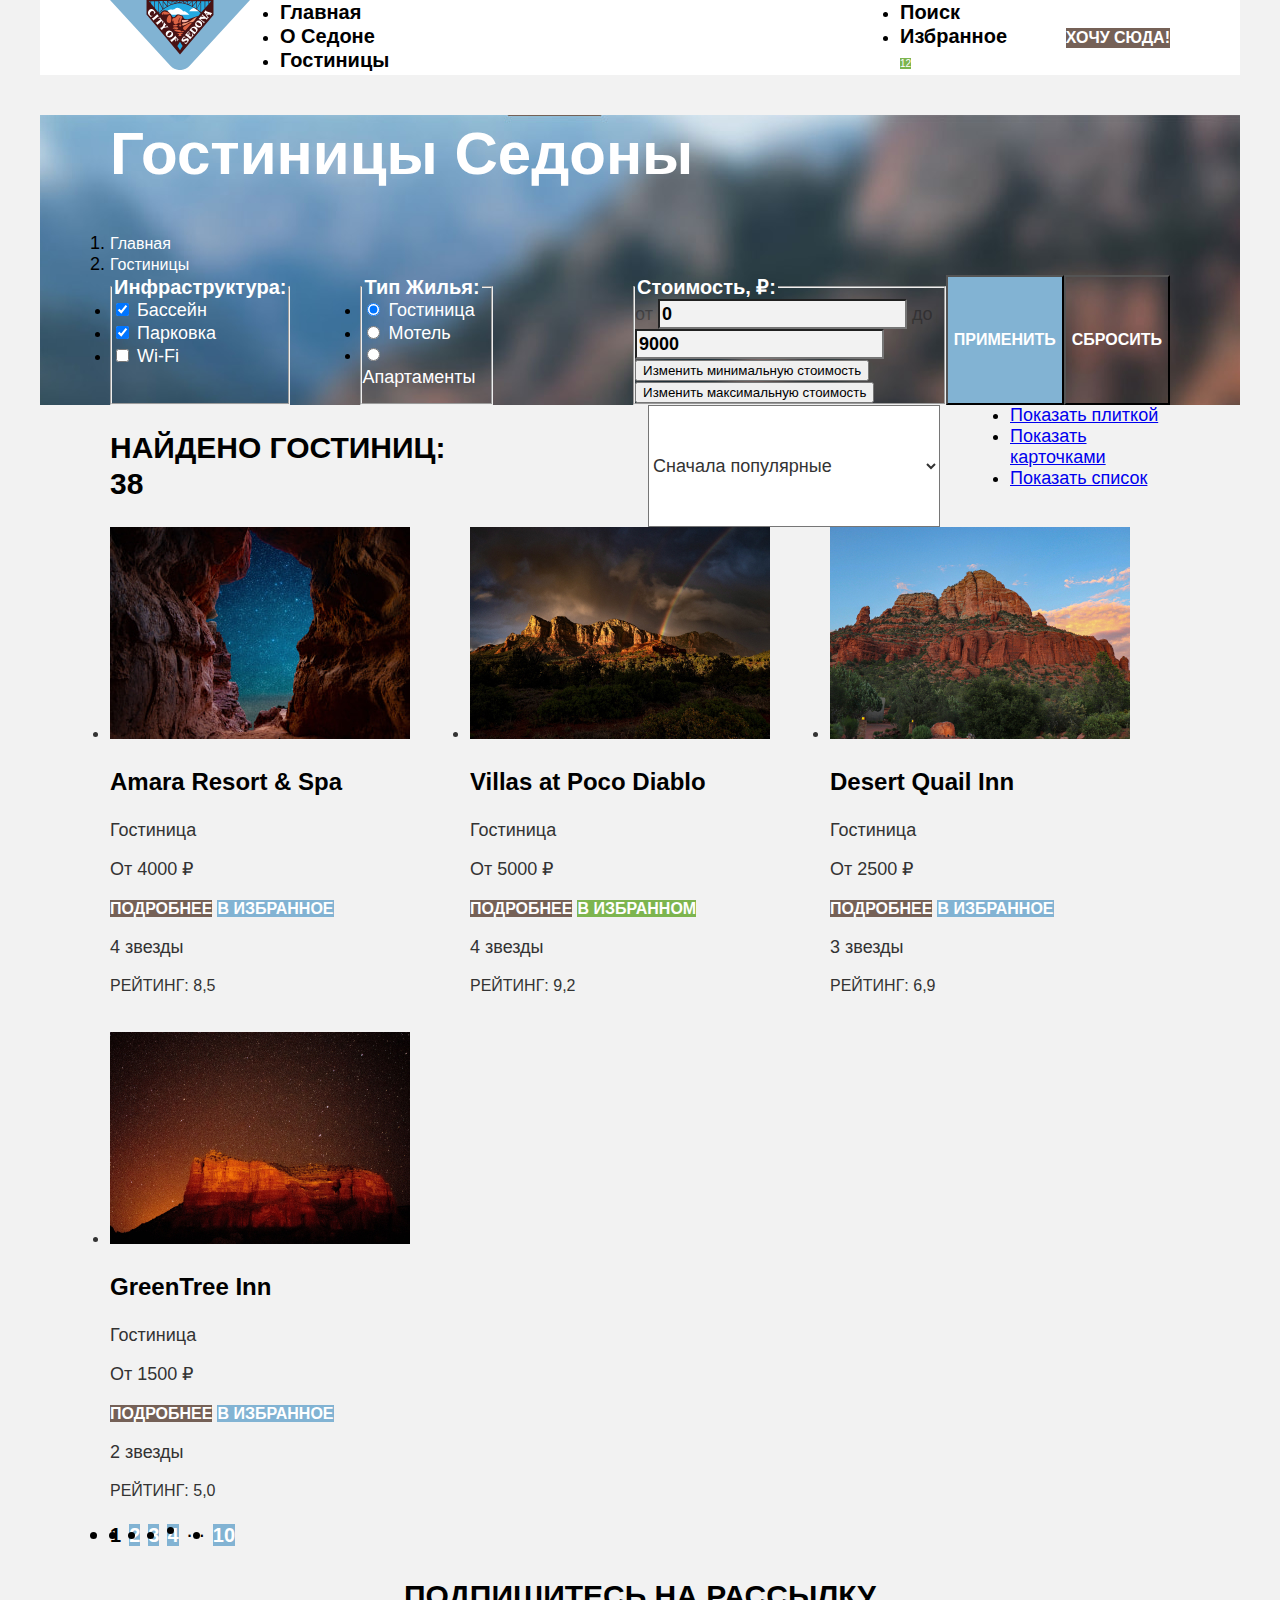
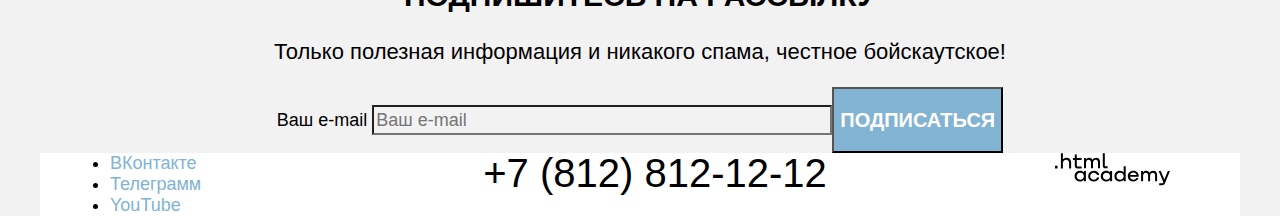
==== commit 77080473: "Добавляет сетку страниц и крупных блоков страниц" ====
--- a/catalog.html
+++ b/catalog.html
@@ -7,295 +7,309 @@
         <link rel="stylesheet" href="styles/styles.css">
     </head>
     <body>
-        <header class="page-header">
-            <nav class="navigation">
-                <a class="navigation-logo" href="index.html">
-                    <img class="page-header-logo" src="images/logo.svg" width="140" height="70" alt="Логотип городка Седона"/>
-                </a>
-                <ul class="navigation-list">
-                    <li class="navigation-item">
-                        <a class="navigation-link" href="index.html">Главная</a>
-                    </li>
-                    <li class="navigation-item">
-                        <a class="navigation-link" href="#">О Седоне</a>
-                    </li>
-                    <li class="navigation-item">
-                        <a class="navigation-link navigation-link-current" href="#">Гостиницы</a>
-                    </li>
-                </ul>
-
-                <ul class="navigation-user">
-                    <li class="navigation-user-item">
-                        <a class="navigation-user-link" href="#">
-                            <span class="visually-hidden">Поиск</span>
+        <div class="page-container">
+            <header class="page-header">
+                <div class="page-header-container">
+                    <nav class="navigation">
+                        <a class="navigation-logo" href="index.html">
+                            <img class="page-header-logo" src="images/logo.svg" width="140" height="70" alt="Логотип городка Седона"/>
                         </a>
-                    </li>
-                    <li class="navigation-user-item">
-                        <a class="navigation-user-link navigation-user-link-favorite" href="#">
-                            <span class="visually-hidden">Избранное</span>
-                            <span class="favorite-icon">12</span>
-                        </a>
-                    </li>
-                </ul>
-            </nav>
-            <a class="header-button" href="#">Хочу сюда!</a>
-        </header>
-
-        <main class="main-inner">
-            <div class="main-inner-header">
-                <h1 class="inner-header-title">Гостиницы Седоны</h1>
-                <ol class="breadcrumbs">
-                    <li class="breadcrumbs-item">
-                        <a class="breadcrumbs-link" href="index.html">
-                            <span class="visually-hidden">Главная</span>
-                        </a>
-                    </li>
-                    <li class="breadcrumbs-item">
-                        <a class="breadcrumbs-link" href="#">Гостиницы</a>
-                    </li>
-                </ol>
-
-                <section class="filters">
-                    <h2 class="visually-hidden">Фильтры</h2>
-                    <form class="catalog-filter" action="https://echo.htmlacademy.ru/" method="get">
-                        <fieldset class="catalog-filter-group">
-                            <legend class="catalog-filter-title">Инфраструктура:</legend>
-                            <ul class="catalog-filter-list">
-                                <li class="catalog-filter-item">
-                                    <label class="control">
-                                        <input class="control-input" type="checkbox" name="pool" checked/>
-                                        <span class="control-label">Бассейн</span>
+                        <ul class="navigation-list">
+                            <li class="navigation-item">
+                                <a class="navigation-link" href="index.html">Главная</a>
+                            </li>
+                            <li class="navigation-item">
+                                <a class="navigation-link" href="#">О Седоне</a>
+                            </li>
+                            <li class="navigation-item">
+                                <a class="navigation-link navigation-link-current" href="#">Гостиницы</a>
+                            </li>
+                        </ul>
+                        <ul class="navigation-user">
+                            <li class="navigation-user-item">
+                                <a class="navigation-user-link" href="#">
+                                    <span class="visually-hidden">Поиск</span>
+                                </a>
+                            </li>
+                            <li class="navigation-user-item">
+                                <a class="navigation-user-link navigation-user-link-favorite" href="#">
+                                    <span class="visually-hidden">Избранное</span>
+                                    <span class="favorite-icon">12</span>
+                                </a>
+                            </li>
+                        </ul>
+                    </nav>
+                    <a class="header-button" href="#">Хочу сюда!</a>
+                </div>
+            </header>
+
+            <main class="main-container main-inner">
+                <div class="main-inner-header">
+                    <div class="main-inner-header-container">
+                        <h1 class="inner-header-title">Гостиницы Седоны</h1>
+                        <ol class="breadcrumbs">
+                            <li class="breadcrumbs-item">
+                                <a class="breadcrumbs-link" href="index_2.html">
+                                    <span class="visually-hidden">Главная</span>
+                                </a>
+                            </li>
+                            <li class="breadcrumbs-item">
+                                <a class="breadcrumbs-link" href="#">Гостиницы</a>
+                            </li>
+                        </ol>
+
+                        <section class="filters">
+                            <h2 class="visually-hidden" hidden>Фильтры</h2>
+                            <form class="catalog-filter" action="https://echo.htmlacademy.ru/" method="get">
+                                <fieldset class="catalog-filter-group">
+                                    <legend class="catalog-filter-title">Инфраструктура:</legend>
+                                    <ul class="catalog-filter-list">
+                                        <li class="catalog-filter-item">
+                                            <label class="control">
+                                                <input class="control-input" type="checkbox" name="pool" checked/>
+                                                <span class="control-label">Бассейн</span>
+                                            </label>
+                                        </li>
+                                        <li class="catalog-filter-item">
+                                            <label class="control">
+                                                <input class="control-input" type="checkbox" name="parking" checked/>
+                                                <span class="control-label">Парковка</span>
+                                            </label>
+                                        </li>
+                                        <li class="catalog-filter-item">
+                                            <label class="control">
+                                                <input class="control-input" type="checkbox" name="wifi"/>
+                                                <span class="control-label">Wi-Fi</span>
+                                            </label>
+                                        </li>
+                                    </ul>
+                                </fieldset>
+
+                                <fieldset class="catalog-filter-group">
+                                    <legend class="catalog-filter-title">Тип жилья:</legend>
+                                    <ul class="catalog-filter-list">
+                                        <li class="catalog-filter-item">
+                                            <label class="control">
+                                                <input class="control-input" type="radio" name="housing-type" value="hotel" checked/>
+                                                <span class="control-label">Гостиница</span>
+                                            </label>
+                                        </li>
+                                        <li class="catalog-filter-item">
+                                            <label class="control">
+                                                <input class="control-input" type="radio" name="housing-type" value="motel"/>
+                                                <span class="control-label">Мотель</span>
+                                            </label>
+                                        </li>
+                                        <li class="catalog-filter-item">
+                                            <label class="control">
+                                                <input class="control-input" type="radio" name="housing-type" value="apartments"/>
+                                                <span class="control-label">Апартаменты</span>
+                                            </label>
+                                        </li>
+                                    </ul>
+                                </fieldset>
+
+                                <fieldset class="catalog-filter-group">
+                                    <legend class="catalog-filter-title">
+                                        Стоимость, ₽:
+                                    </legend>
+                                    <label class="catalog-filter-label">
+                                        <span class="range-input-label">от</span>
+                                        <input class="range-input range-input-min" type="number" value="0" name="min-price">
                                     </label>
+                                    <label class="catalog-filter-label">
+                                        <span class="range-input-label">до</span>
+                                        <input class="range-input range-input-max" type="number" value="9000" name="max-price" />
+                                    </label>
+                                    <button class="range-toggle toggle-min" type="button">
+                                        <span class="visually-hidden">Изменить минимальную стоимость</span>
+                                    </button>
+                                    <button class="range-toggle toggle-max" type="button">
+                                        <span class="visually-hidden">Изменить максимальную стоимость</span>
+                                    </button>
+                                </fieldset>
+                                <button class="catalog-filter-submit" type="submit">Применить</button>
+                                <button class="catalog-filter-reset" type="reset">Сбросить</button>
+                            </form>
+                        </section>
+                    </div>
+                </div>
+
+                <section class="catalog-products">
+                    <div class="catalog-products-container">
+                        <div class="catalog-products-header">
+                            <h2 class="catalog-products-title">
+                                Найдено гостиниц: <span>38</span>
+                            </h2>
+                            <div class="select">
+                                <select class="select-control" aria-label="Сортировка">
+                                    <option value="popular">Сначала популярные</option>
+                                    <option value="cheap">Сначала дешёвые</option>
+                                    <option value="expensive">Сначала дорогие</option>
+                                </select>
+                            </div>
+                            <ul class="view-buttons">
+                                <li class="view-button-item">
+                                    <a class="view-button view-button-current view-button-tile" href="#">
+                                        <span class="visually-hidden">Показать плиткой</span>
+                                    </a>
                                 </li>
-                                <li class="catalog-filter-item">
-                                    <label class="control">
-                                        <input class="control-input" type="checkbox" name="parking" checked/>
-                                        <span class="control-label">Парковка</span>
-                                    </label>
+                                <li class="view-button-item">
+                                    <a class="view-button view-button-card" href="#">
+                                        <span class="visually-hidden">Показать карточками</span>
+                                    </a>
                                 </li>
-                                <li class="catalog-filter-item">
-                                    <label class="control">
-                                        <input class="control-input" type="checkbox" name="wifi"/>
-                                        <span class="control-label">Wi-Fi</span>
-                                    </label>
+                                <li class="view-button-item">
+                                    <a class="view-button view-button-list" href="#">
+                                        <span class="visually-hidden">Показать список</span>
+                                    </a>
                                 </li>
                             </ul>
-                        </fieldset>
-
-                        <fieldset class="catalog-filter-group">
-                            <legend class="catalog-filter-title">Тип жилья:</legend>
-                            <ul class="catalog-filter-list">
-                                <li class="catalog-filter-item">
-                                    <label class="control">
-                                        <input class="control-input" type="radio" name="housing-type" value="hotel" checked/>
-                                        <span class="control-label">Гостиница</span>
-                                    </label>
-                                </li>
-                                <li class="catalog-filter-item">
-                                    <label class="control">
-                                        <input class="control-input" type="radio" name="housing-type" value="motel"/>
-                                        <span class="control-label">Мотель</span>
-                                    </label>
-                                </li>
-                                <li class="catalog-filter-item">
-                                    <label class="control">
-                                        <input class="control-input" type="radio" name="housing-type" value="apartments"/>
-                                        <span class="control-label">Апартаменты</span>
-                                    </label>
-                                </li>
-                            </ul>
-                        </fieldset>
-
-                        <fieldset class="catalog-filter-group">
-                            <legend class="catalog-filter-title">
-                                Стоимость, ₽:
-                            </legend>
-                            <label class="catalog-filter-label">
-                                <span class="range-input-label">от</span>
-                                <input class="range-input range-input-min" type="number" value="0" name="min-price">
-                            </label>
-                            <label class="catalog-filter-label">
-                                <span class="range-input-label">до</span>
-                                <input class="range-input range-input-max" type="number" value="9000" name="max-price" />
-                            </label>
-                            <button class="range-toggle toggle-min" type="button">
-                                <span class="visually-hidden">Изменить минимальную стоимость</span>
-                            </button>
-                            <button class="range-toggle toggle-max" type="button">
-                                <span class="visually-hidden">Изменить максимальную стоимость</span>
-                            </button>
-                        </fieldset>
-                        <button class="catalog-filter-submit" type="submit">Применить</button>
-                        <button class="catalog-filter-reset" type="reset">Сбросить</button>
+                        </div>
+                        <ul class="product-list">
+                            <li class="product-card">
+                                <a class="product-card-link" href="#">
+                                    <img class="product-card-img" src="images/catalog/hotel-1.jpg" width="300" height="212" alt="Звездное небо в расщелине"/>
+                                    <h3 class="product-card-title">
+                                        Amara Resort & Spa
+                                    </h3>
+                                </a>
+                                <p class="product-card-tipe">Гостиница</p>
+                                <p class="product-card-price">От 4000 ₽</p>
+                                <a class="product-card-button" href="#">Подробнее</a>
+                                <a class="add-favorite-button" href="#">В избранное</a>
+                                <p class="product-card-stars product-card-stars-4">
+                                    <span class="visually-hidden">4 звезды</span>
+                                </p>
+                                <p class="product-card-rating">
+                                    Рейтинг: <span>8,5</span>
+                                </p>
+                            </li>
+                            <li class="product-card">
+                                <a class="product-card-link" href="#">
+                                    <img class="product-card-img" src="images/catalog/hotel-2.jpg" width="300" height="212" alt="Радуга над горами в закате"/>
+                                    <h3 class="product-card-title">
+                                        Villas at Poco Diablo
+                                    </h3>
+                                </a>
+                                <p class="product-card-tipe">Гостиница</p>
+                                <p class="product-card-price">От 5000 ₽</p>
+                                <a class="product-card-button" href="#">Подробнее</a>
+                                <a class="favorite-button" href="#">В избранном</a>
+                                <p class="product-card-stars product-card-stars-4">
+                                    <span class="visually-hidden">4 звезды</span>
+                                </p>
+                                <p class="product-card-rating">
+                                    Рейтинг: <span>9,2</span>
+                                </p>
+                            </li>
+                            <li class="product-card">
+                                <a class="product-card-link" href="#">
+                                    <img class="product-card-img" src="images/catalog/hotel-3.jpg" width="300" height="212" alt="Горы на фоне голубого неба"/>
+                                    <h3 class="product-card-title">Desert Quail Inn</h3>
+                                </a>
+                                <p class="product-card-tipe">Гостиница</p>
+                                <p class="product-card-price">От 2500 ₽</p>
+                                <a class="product-card-button" href="#">Подробнее</a>
+                                <a class="add-favorite-button" href="#">В избранное</a>
+                                <p class="product-card-stars product-card-stars-4">
+                                    <span class="visually-hidden">3 звезды</span>
+                                </p>
+                                <p class="product-card-rating">
+                                    Рейтинг: <span>6,9</span>
+                                </p>
+                            </li>
+                            <li class="product-card">
+                                <a class="product-card-link" href="#">
+                                    <img class="product-card-img" src="images/catalog/hotel-4.jpg" width="300" height="212" alt="Гора на фоне звёздного неба"/>
+                                    <h3 class="product-card-title">GreenTree Inn</h3>
+                                </a>
+                                <p class="product-card-tipe">Гостиница</p>
+                                <p class="product-card-price">От 1500 ₽</p>
+                                <a class="product-card-button" href="#">Подробнее</a>
+                                <a class="add-favorite-button" href="#">В избранное</a>
+                                <p class="product-card-stars product-card-stars-4">
+                                    <span class="visually-hidden">2 звезды</span>
+                                </p>
+                                <p class="product-card-rating">
+                                    Рейтинг: <span>5,0</span>
+                                </p>
+                            </li>
+                        </ul>
+                        <ul class="pagination">
+                            <li class="pagination-item">
+                                <a class="pagination-link pagination-current">1</a>
+                            </li>
+                            <li class="pagination-item">
+                                <a class="pagination-link" href="#">2</a>
+                            </li>
+                            <li class="pagination-item">
+                                <a class="pagination-link" href="#">3</a>
+                            </li>
+                            <li class="pagination-item">
+                                <a class="pagination-link" href="#">4</a>
+                            </li>
+                            <li class="pagination-item">
+                                <span class="pagination-text">...</span>
+                            </li>
+                            <li class="pagination-item">
+                                <a class="pagination-link" href="#">10</a>
+                            </li>
+                        </ul>
+                    </div>
+                </section>
+
+                <section class="subscribe">
+                    <h2 class="subscribe-title">Подпишитесь на рассылку</h2>
+                    <p class="subscribe-description">
+                        Только полезная информация и никакого спама, честное бойскаутское!
+                    </p>
+                    <form class="subscribe-form" action="https://echo.htmlacademy.ru/" method="post">
+                        <p class="subscribe-form-name">
+                            <!-- Нужно-ли оборачивать в тег p -->
+                            <label class="visually-hidden" for="user-email">Ваш e-mail</label>
+                            <input class="field" type="email" name="user-email" id="user-email" placeholder="Ваш e-mail"/>
+                        </p>
+                        <button class="subscribe-button" type="submit">
+                            Подписаться
+                        </button>
                     </form>
                 </section>
-            </div>
-
-            <section class="catalog-products">
-                <h2 class="catalog-products-title">
-                    Найдено гостиниц: <span>38</span>
-                </h2>
-                <select class="select-control" aria-label="Сортировка">
-                    <option value="popular">Сначала популярные</option>
-                    <option value="cheap">Сначала дешёвые</option>
-                    <option value="expensive">Сначала дорогие</option>
-                </select>
-                <ul class="view-buttons">
-                    <li class="view-button-item">
-                        <a class="view-button view-button-current view-button-tile" href="#">
-                            <span class="visually-hidden">Показать плиткой</span>
-                        </a>
-                    </li>
-                    <li>
-                        <a class="view-button view-button-card" href="#">
-                            <span class="visually-hidden">Показать карточками</span>
-                        </a>
-                    </li>
-                    <li>
-                        <a class="view-button view-button-list" href="#">
-                            <span class="visually-hidden">Показать список</span>
-                        </a>
-                    </li>
-                </ul>
-                <ul class="product-list">
-                    <li class="product-card">
-                        <a class="product-card-link" href="#">
-                            <img class="product-card-img" src="images/catalog/hotel-1.jpg" width="300" height="212" alt="Звездное небо в расщелине"/>
-                            <h3 class="product-card-title">
-                                Amara Resort & Spa
-                            </h3>
-                        </a>
-                        <p class="product-card-tipe">Гостиница</p>
-                        <p class="product-card-price">От 4000 ₽</p>
-                        <a class="product-card-button" href="#">Подробнее</a>
-                        <a class="add-favorite-button" href="#">В избранное</a>
-                        <p class="product-card-stars product-card-stars-4">
-                            <span class="visually-hidden">4 звезды</span>
-                        </p>
-                        <p class="product-card-rating">
-                            Рейтинг: <span>8,5</span>
-                        </p>
-                    </li>
-                    <li class="product-card">
-                        <a class="product-card-link" href="#">
-                            <img class="product-card-img" src="images/catalog/hotel-2.jpg" width="300" height="212" alt="Радуга над горами в закате"/>
-                            <h3 class="product-card-title">
-                                Villas at Poco Diablo
-                            </h3>
-                        </a>
-                        <p class="product-card-tipe">Гостиница</p>
-                        <p class="product-card-price">От 5000 ₽</p>
-                        <a class="product-card-button" href="#">Подробнее</a>
-                        <a class="favorite-button" href="#">В избранном</a>
-                        <p class="product-card-stars product-card-stars-4">
-                            <span class="visually-hidden">4 звезды</span>
-                        </p>
-                        <p class="product-card-rating">
-                            Рейтинг: <span>9,2</span>
-                        </p>
-                    </li>
-                    <li class="product-card">
-                        <a class="product-card-link" href="#">
-                            <img class="product-card-img" src="images/catalog/hotel-3.jpg" width="300" height="212" alt="Горы на фоне голубого неба"/>
-                            <h3 class="product-card-title">Desert Quail Inn</h3>
-                        </a>
-                        <p class="product-card-tipe">Гостиница</p>
-                        <p class="product-card-price">От 2500 ₽</p>
-                        <a class="product-card-button" href="#">Подробнее</a>
-                        <a class="add-favorite-button" href="#">В избранное</a>
-                        <p class="product-card-stars product-card-stars-4">
-                            <span class="visually-hidden">3 звезды</span>
-                        </p>
-                        <p class="product-card-rating">
-                            Рейтинг: <span>6,9</span>
-                        </p>
-                    </li>
-                    <li class="product-card">
-                        <a class="product-card-link" href="#">
-                            <img class="product-card-img" src="images/catalog/hotel-4.jpg" width="300" height="212" alt="Гора на фоне звёздного неба"/>
-                            <h3 class="product-card-title">GreenTree Inn</h3>
-                        </a>
-                        <p class="product-card-tipe">Гостиница</p>
-                        <p class="product-card-price">От 1500 ₽</p>
-                        <a class="product-card-button" href="#">Подробнее</a>
-                        <a class="add-favorite-button" href="#">В избранное</a>
-                        <p class="product-card-stars product-card-stars-4">
-                            <span class="visually-hidden">2 звезды</span>
-                        </p>
-                        <p class="product-card-rating">
-                            Рейтинг: <span>5,0</span>
-                        </p>
-                    </li>
-                </ul>
-                <ul class="paginstion">
-                    <li class="paginstion-item">
-                        <a class="paginstion-link paginstion-current">1</a>
-                    </li>
-                    <li class="paginstion-item">
-                        <a class="paginstion-link" href="#">2</a>
-                    </li>
-                    <li class="paginstion-item">
-                        <a class="paginstion-link" href="#">3</a>
-                    </li>
-                    <li class="paginstion-item">
-                        <a class="paginstion-link" href="#">4</a>
-                    </li>
-                    <li class="paginstion-item">
-                        <span class="paginstion-text">...</span>
-                    </li>
-                    <li class="paginstion-item">
-                        <a class="paginstion-link" href="#">10</a>
-                    </li>
-                </ul>
-            </section>
-
-            <section class="subscribe">
-                <h2 class="subscribe-title">Подпишитесь на рассылку</h2>
-                <p class="subscribe-description">
-                    Только полезная информация и никакого спама, честное бойскаутское!
-                </p>
-                <form class="subscribe-form" action="https://echo.htmlacademy.ru/" method="post">
-                    <p class="subscribe-form-name">
-                        <!-- Нужно-ли оборачивать в тег p -->
-                        <label class="visually-hidden" for="user-email">Ваш e-mail</label>
-                        <input class="field" type="email" name="user-email" id="user-email" placeholder="Ваш e-mail"/>
-                    </p>
-                    <button class="subscribe-button" type="submit">
-                        Подписаться
-                    </button>
-                </form>
-            </section>
-        </main>
-
-        <footer class="page-footer">
-            <ul class="footer-social-list">
-                <li class="footer-social-item">
-                    <a class="footer-social-link" href="https://vk.com/htmlacademy">
-                        <span class="visually-hidden">ВКонтакте</span>
-                        <!-- svg картинки ВКонтакте-->
-                        <!-- <svg class="footer-social-img" xmlns="http://www.w3.org/2000/svg" width="25" height="15" fill="none"><path fill="#83B3D3" fill-rule="evenodd" clip-rule="evenodd" d="M24.12 1.8c.16-.54 0-.94-.8-.94H20.7c-.67 0-.98.34-1.15.73 0 0-1.33 3.2-3.22 5.27-.61.6-.9.8-1.23.8-.16 0-.41-.2-.41-.75v-5.1c0-.66-.19-.95-.74-.95H9.82c-.42 0-.67.3-.67.59 0 .62.95.76 1.04 2.51v3.8c0 .83-.15.98-.48.98-.9 0-3.06-3.2-4.34-6.88-.25-.72-.5-1-1.18-1H1.57c-.75 0-.9.34-.9.73 0 .68.89 4.07 4.14 8.55 2.17 3.06 5.23 4.72 8 4.72 1.68 0 1.88-.37 1.88-1v-2.32c0-.74.16-.88.7-.88.38 0 1.05.19 2.6 1.66 1.79 1.75 2.08 2.54 3.08 2.54h2.63c.75 0 1.12-.37.9-1.1-.23-.72-1.08-1.77-2.2-3.02-.62-.71-1.54-1.48-1.82-1.86-.39-.5-.28-.71 0-1.15 0 0 3.2-4.42 3.54-5.93Z"/></svg> -->
+            </main>
+
+            <footer class="page-footer">
+                <div class="page-footer-container">
+                    <ul class="footer-social-list">
+                        <li class="footer-social-item">
+                            <a class="footer-social-link" href="https://vk.com/htmlacademy">
+                                <span class="visually-hidden">ВКонтакте</span>
+                                <!-- svg картинки ВКонтакте-->
+                                <!-- <svg class="footer-social-img" xmlns="http://www.w3.org/2000/svg" width="25" height="15" fill="none"><path fill="#83B3D3" fill-rule="evenodd" clip-rule="evenodd" d="M24.12 1.8c.16-.54 0-.94-.8-.94H20.7c-.67 0-.98.34-1.15.73 0 0-1.33 3.2-3.22 5.27-.61.6-.9.8-1.23.8-.16 0-.41-.2-.41-.75v-5.1c0-.66-.19-.95-.74-.95H9.82c-.42 0-.67.3-.67.59 0 .62.95.76 1.04 2.51v3.8c0 .83-.15.98-.48.98-.9 0-3.06-3.2-4.34-6.88-.25-.72-.5-1-1.18-1H1.57c-.75 0-.9.34-.9.73 0 .68.89 4.07 4.14 8.55 2.17 3.06 5.23 4.72 8 4.72 1.68 0 1.88-.37 1.88-1v-2.32c0-.74.16-.88.7-.88.38 0 1.05.19 2.6 1.66 1.79 1.75 2.08 2.54 3.08 2.54h2.63c.75 0 1.12-.37.9-1.1-.23-.72-1.08-1.77-2.2-3.02-.62-.71-1.54-1.48-1.82-1.86-.39-.5-.28-.71 0-1.15 0 0 3.2-4.42 3.54-5.93Z"/></svg> -->
+                            </a>
+                        </li>
+                        <li class="footer-social-item">
+                            <a class="footer-social-link" href="https://t.me/htmlacademy">
+                                <span class="visually-hidden">Телеграмм</span>
+                                <!-- svg картинки Телеграмм-->
+                                <!-- <svg class="footer-social-img" xmlns="http://www.w3.org/2000/svg" width="18" height="16" fill="none"><path fill="#83B3D3" d="M16.79.96.84 7.1c-1.09.44-1.08 1.05-.2 1.32l4.1 1.28 9.47-5.98c.44-.27.85-.13.52.17l-7.68 6.93-.28 4.22c.41 0 .6-.2.83-.41l1.99-1.94 4.13 3.06c.77.42 1.31.2 1.5-.71l2.72-12.8c.28-1.1-.43-1.61-1.16-1.28Z"/></svg> -->
+                            </a>
+                        </li>
+                        <li class="footer-social-item">
+                            <a class="footer-social-link" href="https://www.youtube.com/user/htmlacademyru">
+                                <span class="visually-hidden">YouTube</span>
+                                <!-- svg картинки YouTube-->
+                                <!-- <svg class="footer-social-img" xmlns="http://www.w3.org/2000/svg" width="23" height="18" fill="none"><path fill="#83B3D3" d="M18.94.36H3.51C1.65.36.33 1.95.33 3.76v10.09c0 1.91 1.32 3.5 3.18 3.5h15.65c1.64 0 3.17-1.59 3.17-3.4V3.76c-.22-1.8-1.53-3.4-3.39-3.4ZM7.99 12.89V4.82l7.34 4.04-7.34 4.03Z"/></svg> -->
+                            </a>
+                        </li>
+                    </ul>
+                    <a class="footer-phone" href="tel:+78121212">+7 (812) 812-12-12</a>
+                    <a class="copyright" href="https://htmlacademy.ru/">
+                        <img class="copyright-img" src="images/htmlacademy.svg" width="115" height="33" alt="Логотип htmlacademy">
+                        <!-- svg картинки .htmlacademy-->
+                        <!-- <svg xmlns="http://www.w3.org/2000/svg" width="115" height="33" fill="none"><path fill="#000" d="M0 13.26v2.6h2.5v-2.6H0ZM11.6 4.86c-1.6 0-2.8.7-3.6 1.7h-.1V.36h-2v15.5h2v-5.3c0-2.1 1.3-3.6 3.3-3.6 1.8 0 2.9 1.4 2.9 3.2v5.7h2v-6.1c.1-3-1.8-4.9-4.5-4.9ZM26.6 5.16h-4.8v-3.7h-2v3.8h-1.9v2h1.9v6c0 1.7 1 2.7 2.7 2.7h4.1v-2h-3.7c-.7 0-1.1-.4-1.1-1.1v-5.7h4.8v-2ZM41.1 4.96c-1.6 0-2.9.8-3.5 2.1h-.1c-.6-1.2-1.8-2.1-3.4-2.1-1.4 0-2.5.8-3.1 1.8h-.1v-1.6H29v10.6h2v-5.4c0-2 1-3.5 2.6-3.5 1.5 0 2.4 1 2.4 2.6v6.3h2v-5.6c0-2.4 1.4-3.3 2.6-3.3 1.5 0 2.4 1 2.4 2.6v6.3h2v-6.5c.1-2.5-1.4-4.3-3.9-4.3ZM47.8 13.06c0 1.7 1 2.7 2.8 2.7h2v-2h-1.7c-.7 0-1.1-.4-1.1-1.1V.36h-2v12.7ZM28.9 20.06c-.9-1.1-2.2-1.8-3.9-1.8-3.1 0-5.4 2.3-5.4 5.6s2.3 5.6 5.4 5.6c1.8 0 3-.8 3.8-1.9h.1v1.6h2v-10.6h-2v1.5Zm-3.6 7.4c-2.2 0-3.6-1.6-3.6-3.6s1.4-3.6 3.6-3.6 3.6 1.6 3.6 3.6c0 1.9-1.4 3.6-3.6 3.6ZM44.2 22.36c-.5-2.4-2.6-4.1-5.4-4.1a5.4 5.4 0 0 0-5.6 5.6c0 3.1 2.2 5.6 5.6 5.6 2.8 0 4.9-1.8 5.4-4.2h-2.1a3.4 3.4 0 0 1-3.3 2.3c-2.2 0-3.6-1.6-3.6-3.6s1.4-3.6 3.6-3.6c1.6 0 2.8 1 3.3 2.2h2.1v-.2ZM55.1 20.06c-.9-1.1-2.2-1.8-3.9-1.8-3.1 0-5.4 2.3-5.4 5.6s2.3 5.6 5.4 5.6c1.8 0 3-.8 3.8-1.9h.1v1.6h2v-10.6h-2v1.5Zm-3.6 7.4c-2.2 0-3.6-1.6-3.6-3.6s1.4-3.6 3.6-3.6 3.6 1.6 3.6 3.6c0 1.9-1.5 3.6-3.6 3.6ZM68.7 20.16c-.9-1.1-2.2-1.9-3.9-1.9-3.1 0-5.4 2.3-5.4 5.6s2.2 5.6 5.4 5.6c1.7 0 3-.8 3.8-1.8h.1v1.5h2v-15.4h-2v6.4Zm-3.6 7.3c-2.2 0-3.6-1.6-3.6-3.6s1.4-3.6 3.6-3.6 3.6 1.6 3.6 3.6c-.1 2-1.5 3.6-3.6 3.6ZM78.3 18.26c-3.3 0-5.5 2.5-5.5 5.6 0 3 2.1 5.6 5.5 5.6 2.5 0 4.5-1.3 5.2-3.6h-2.1c-.5 1-1.6 1.6-3 1.6-1.9 0-3.3-1.3-3.4-2.9h8.8c.2-3.6-2-6.3-5.5-6.3Zm0 1.9c1.7 0 3 1 3.3 2.6h-6.5c.3-1.5 1.5-2.6 3.2-2.6ZM98.2 18.26c-1.6 0-2.9.8-3.6 2h-.1c-.6-1.2-1.8-2-3.4-2-1.4 0-2.5.7-3.1 1.8v-1.5h-1.9v10.6h2v-5.4c0-2 1-3.4 2.6-3.5 1.5 0 2.4 1 2.4 2.6v6.3h2v-5.6c0-2.4 1.4-3.3 2.6-3.3 1.5 0 2.4 1 2.4 2.6v6.3h2v-6.5c.1-2.6-1.4-4.4-3.9-4.4ZM109.4 27.36l-3.6-8.9h-2.2l4.8 11.6c-.3.9-.7 1.2-1.7 1.2h-2.5v2h2.5c1.8 0 2.8-.8 3.5-2.6l4.7-12.2h-2.1l-3.4 8.9Z"/></svg> -->
                     </a>
-                </li>
-                <li class="footer-social-item">
-                    <a class="footer-social-link" href="https://t.me/htmlacademy">
-                        <span class="visually-hidden">Телеграмм</span>
-                        <!-- svg картинки Телеграмм-->
-                        <!-- <svg class="footer-social-img" xmlns="http://www.w3.org/2000/svg" width="18" height="16" fill="none"><path fill="#83B3D3" d="M16.79.96.84 7.1c-1.09.44-1.08 1.05-.2 1.32l4.1 1.28 9.47-5.98c.44-.27.85-.13.52.17l-7.68 6.93-.28 4.22c.41 0 .6-.2.83-.41l1.99-1.94 4.13 3.06c.77.42 1.31.2 1.5-.71l2.72-12.8c.28-1.1-.43-1.61-1.16-1.28Z"/></svg> -->
-                    </a>
-                </li>
-                <li class="footer-social-item">
-                    <a class="footer-social-link" href="https://www.youtube.com/user/htmlacademyru">
-                        <span class="visually-hidden">YouTube</span>
-                        <!-- svg картинки YouTube-->
-                        <!-- <svg class="footer-social-img" xmlns="http://www.w3.org/2000/svg" width="23" height="18" fill="none"><path fill="#83B3D3" d="M18.94.36H3.51C1.65.36.33 1.95.33 3.76v10.09c0 1.91 1.32 3.5 3.18 3.5h15.65c1.64 0 3.17-1.59 3.17-3.4V3.76c-.22-1.8-1.53-3.4-3.39-3.4ZM7.99 12.89V4.82l7.34 4.04-7.34 4.03Z"/></svg> -->
-                    </a>
-                </li>
-            </ul>
-            <a class="footer-phone" href="tel:+78121212">+7 (812) 812-12-12</a>
-            <a class="copyright" href="https://htmlacademy.ru/">
-                <!-- svg картинки .htmlacademy-->
-                <!-- <svg xmlns="http://www.w3.org/2000/svg" width="115" height="33" fill="none"><path fill="#000" d="M0 13.26v2.6h2.5v-2.6H0ZM11.6 4.86c-1.6 0-2.8.7-3.6 1.7h-.1V.36h-2v15.5h2v-5.3c0-2.1 1.3-3.6 3.3-3.6 1.8 0 2.9 1.4 2.9 3.2v5.7h2v-6.1c.1-3-1.8-4.9-4.5-4.9ZM26.6 5.16h-4.8v-3.7h-2v3.8h-1.9v2h1.9v6c0 1.7 1 2.7 2.7 2.7h4.1v-2h-3.7c-.7 0-1.1-.4-1.1-1.1v-5.7h4.8v-2ZM41.1 4.96c-1.6 0-2.9.8-3.5 2.1h-.1c-.6-1.2-1.8-2.1-3.4-2.1-1.4 0-2.5.8-3.1 1.8h-.1v-1.6H29v10.6h2v-5.4c0-2 1-3.5 2.6-3.5 1.5 0 2.4 1 2.4 2.6v6.3h2v-5.6c0-2.4 1.4-3.3 2.6-3.3 1.5 0 2.4 1 2.4 2.6v6.3h2v-6.5c.1-2.5-1.4-4.3-3.9-4.3ZM47.8 13.06c0 1.7 1 2.7 2.8 2.7h2v-2h-1.7c-.7 0-1.1-.4-1.1-1.1V.36h-2v12.7ZM28.9 20.06c-.9-1.1-2.2-1.8-3.9-1.8-3.1 0-5.4 2.3-5.4 5.6s2.3 5.6 5.4 5.6c1.8 0 3-.8 3.8-1.9h.1v1.6h2v-10.6h-2v1.5Zm-3.6 7.4c-2.2 0-3.6-1.6-3.6-3.6s1.4-3.6 3.6-3.6 3.6 1.6 3.6 3.6c0 1.9-1.4 3.6-3.6 3.6ZM44.2 22.36c-.5-2.4-2.6-4.1-5.4-4.1a5.4 5.4 0 0 0-5.6 5.6c0 3.1 2.2 5.6 5.6 5.6 2.8 0 4.9-1.8 5.4-4.2h-2.1a3.4 3.4 0 0 1-3.3 2.3c-2.2 0-3.6-1.6-3.6-3.6s1.4-3.6 3.6-3.6c1.6 0 2.8 1 3.3 2.2h2.1v-.2ZM55.1 20.06c-.9-1.1-2.2-1.8-3.9-1.8-3.1 0-5.4 2.3-5.4 5.6s2.3 5.6 5.4 5.6c1.8 0 3-.8 3.8-1.9h.1v1.6h2v-10.6h-2v1.5Zm-3.6 7.4c-2.2 0-3.6-1.6-3.6-3.6s1.4-3.6 3.6-3.6 3.6 1.6 3.6 3.6c0 1.9-1.5 3.6-3.6 3.6ZM68.7 20.16c-.9-1.1-2.2-1.9-3.9-1.9-3.1 0-5.4 2.3-5.4 5.6s2.2 5.6 5.4 5.6c1.7 0 3-.8 3.8-1.8h.1v1.5h2v-15.4h-2v6.4Zm-3.6 7.3c-2.2 0-3.6-1.6-3.6-3.6s1.4-3.6 3.6-3.6 3.6 1.6 3.6 3.6c-.1 2-1.5 3.6-3.6 3.6ZM78.3 18.26c-3.3 0-5.5 2.5-5.5 5.6 0 3 2.1 5.6 5.5 5.6 2.5 0 4.5-1.3 5.2-3.6h-2.1c-.5 1-1.6 1.6-3 1.6-1.9 0-3.3-1.3-3.4-2.9h8.8c.2-3.6-2-6.3-5.5-6.3Zm0 1.9c1.7 0 3 1 3.3 2.6h-6.5c.3-1.5 1.5-2.6 3.2-2.6ZM98.2 18.26c-1.6 0-2.9.8-3.6 2h-.1c-.6-1.2-1.8-2-3.4-2-1.4 0-2.5.7-3.1 1.8v-1.5h-1.9v10.6h2v-5.4c0-2 1-3.4 2.6-3.5 1.5 0 2.4 1 2.4 2.6v6.3h2v-5.6c0-2.4 1.4-3.3 2.6-3.3 1.5 0 2.4 1 2.4 2.6v6.3h2v-6.5c.1-2.6-1.4-4.4-3.9-4.4ZM109.4 27.36l-3.6-8.9h-2.2l4.8 11.6c-.3.9-.7 1.2-1.7 1.2h-2.5v2h2.5c1.8 0 2.8-.8 3.5-2.6l4.7-12.2h-2.1l-3.4 8.9Z"/></svg> -->
-            </a>
-        </footer>
+                </div>
+            </footer>
+        </div>
     </body>
 </html>
--- a/styles/styles.css
+++ b/styles/styles.css
@@ -14,7 +14,13 @@
     font-display: swap;
 }
 
+html {
+    height: 100%;
+}
+
 body {
+    height: 100%;
+    margin: 0;
     font-family: "PT Sans", sans-serif;
     font-size: 18px;
     line-height: 21px;
@@ -22,21 +28,48 @@
     background-color: #F2F2F2;
 }
 
+.page-container {
+    width: 1200px;
+    min-height: 100%;
+    margin: 0 auto;
+    display: flex;
+    flex-direction: column;
+}
+
 /* ================================page-header=========================== */
 
 .page-header {
     background-color: #ffffff;
-}
-
-.navigation {}
-
-.navigation-logo {}
+
+}
+
+.page-header-container {
+    display: flex;
+    align-items: center;
+    padding-left: 70px;
+    padding-right: 70px;
+}
+
+.navigation {
+    display: flex;
+    width: 880px;
+    margin-right: auto;
+}
+
+.navigation-logo {
+    width: 140px;
+    margin-right: 30px;
+}
 
 .page-header-logo {}
 
 /* ------------------------navigation-list------------------------ */
 
-.navigation-list {}
+.navigation-list {
+    width: 340px;
+    margin: 0;
+    padding: 0;
+}
 
 .navigation-item {}
 
@@ -52,7 +85,12 @@
 
 /* --------------------------navigation-user-------------------------- */
 
-.navigation-user {}
+.navigation-user {
+    max-width: 90px;
+    margin: 0;
+    margin-left: auto;
+    padding: 0;
+}
 
 .navigation-user-item {}
 
@@ -92,6 +130,10 @@
 /* ================================page-header=========================== */
 
 /* ================================main-index=========================== */
+
+.main-container {
+    flex-grow: 1;
+}
 
 .main-index {}
 
@@ -107,7 +149,10 @@
 
 .visually-hidden {}
 
-.hero-img {}
+.hero-img {
+    display: block;
+    margin: 0 auto;
+}
 
 /* ----------------------------advantages---------------------------- */
 
@@ -130,10 +175,25 @@
     color: #333333;
 }
 
-.advantages-list {}
+.advantages-list {
+    display: flex;
+    flex-wrap: wrap;
+    margin: 0;
+    padding: 0;
+}
 
 .advantages-item {
+    display: flex;
     background-color: rgba(131, 179, 211, 0.12);
+}
+
+.advantages-item-container {
+    width: 230px;
+    display: flex;
+    flex-direction: column;
+    justify-content: center;
+    padding-left: 85px;
+    padding-right: 85px;
 }
 
 .advantages-item-wide {
@@ -153,13 +213,17 @@
     color: #333333;
 }
 
-.advantages-img {}
+.advantages-img {
+    /* display: block; */
+}
 
 .advantages-item-dark {
     background-color: rgba(131, 179, 211, 0.2);
 }
 
-.advantages-item-wide-reverse {}
+.advantages-item-wide-reverse {
+    flex-direction: row-reverse;
+}
 
 .advantages-item-wide .advantages-title {
     color: #ffffff;
@@ -190,9 +254,16 @@
     color: #333333;
 }
 
-.infrastructure-list {}
+.infrastructure-list {
+    display: flex;
+    margin: 0;
+    padding: 0;
+}
 
 .infrastructure-item {
+    width: 230px;
+    padding-left: 85px;
+    padding-right: 85px;
     background-color: rgba(131, 179, 211, 0.12);
 }
 
@@ -287,13 +358,18 @@
     line-height: 26px;
 }
 
-.subscribe-form {}
+.subscribe-form {
+    display: flex;
+    justify-content: center;
+}
 
 .subscribe-form-name {}
 
 .visually-hidden {}
 
 .field {
+    width: 452px;
+    margin: 0;
     font-family: inherit;
     font-size: 18px;
     font-weight: 400;
@@ -321,7 +397,17 @@
     background-color: #fff;
 }
 
-.footer-social-list {}
+.page-footer-container {
+    display: flex;
+    padding-left: 70px;
+    padding-right: 70px;
+}
+
+.footer-social-list {
+    width: 145px;
+    margin: 0;
+    padding: 0;
+}
 
 .footer-social-item {}
 
@@ -333,6 +419,9 @@
 .visually-hidden {}
 
 .footer-phone {
+    max-width: 720px;
+    margin-left: auto;
+    margin-right: auto;
     font-size: 40px;
     line-height: 40px;
     color: #000000;
@@ -342,7 +431,12 @@
 }
 
 .copyright {
-    color: #000000;
+    width: 115px;
+    color: #000000;
+}
+
+.copyright-img {
+    display: block;
 }
 
 /* =============================page-footer============================= */
@@ -358,13 +452,21 @@
     background-size: cover;
 }
 
+.main-inner-header-container {
+    padding-left: 70px;
+    padding-right: 70px;
+}
+
 .inner-header-title {
     font-size: 60px;
     line-height: 78px;
     color: #ffffff;
 }
 
-.breadcrumbs {}
+.breadcrumbs {
+    margin: 0;
+    padding: 0;
+}
 
 .breadcrumbs-item {}
 
@@ -383,9 +485,25 @@
 
 .visually-hidden {}
 
-.catalog-filter {}
-
-.catalog-filter-group {}
+.catalog-filter {
+    display: flex;
+}
+
+.catalog-filter-group {
+    width: 150px;
+    margin: 0;
+    margin-right: 70px;
+    padding: 0;
+}
+
+.catalog-filter-group:nth-child(2) {
+    margin-right: 140px;
+}
+
+.catalog-filter-group:nth-child(3) {
+    width: 360px;
+    margin-right: 0;
+}
 
 .catalog-filter-title {
     font-weight: 700;
@@ -395,7 +513,10 @@
     text-transform: capitalize;
 }
 
-.catalog-filter-list {}
+.catalog-filter-list {
+    margin: 0;
+    padding: 0;
+}
 
 .catalog-filter-item {}
 
@@ -464,13 +585,31 @@
 
 .catalog-products {}
 
+.catalog-products-container {
+    padding-right: 70px;
+    padding-left: 70px;
+}
+
+.catalog-products-header {
+    display: flex;
+}
+
 .catalog-products-title {
+    max-width: 350px;
     font-size: 30px;
     line-height: 36px;
     text-transform: uppercase;
 }
 
+.select {
+    display: flex;
+    width: 292px;
+    margin-left: auto;
+    margin-right: 70px;
+}
+
 .select-control {
+    width: 100%;
     font-family: inherit;
     font-size: 18px;
     line-height: 21px;
@@ -478,7 +617,11 @@
     background-color: #fff;
 }
 
-.view-buttons {}
+.view-buttons {
+    max-width: 160px;
+    margin: 0;
+    padding: 0;
+}
 
 .view-button-item {}
 
@@ -494,11 +637,24 @@
 
 .visually-hidden {}
 
-.product-list {}
+/* Или gap или margin-right */
+.product-list {
+    display: flex;
+    flex-wrap: wrap;
+    gap: 20px;
+    margin: 0;
+    padding: 0;
+}
 
 .product-card {
+    width: 340px;
+    /* margin-right: 20px; */
     color: #333333;
 }
+
+/* .product-card:nth-child(3) {
+    margin-right: 0;
+} */
 
 .product-card-link {
     text-decoration: none;
@@ -562,15 +718,24 @@
     /* text-align: center; */
 }
 
-.paginstion {
+.pagination {
+    display: flex;
+    margin: 0;
+    padding: 0;
     font-size: 22px;
     line-height: 26px;
     color: #000000;
 }
 
-.paginstion-item {}
-
-.paginstion-link {
+.pagination-item {
+    margin-right: 8px;
+}
+
+.pagination-item:last-child {
+    margin-right: 0;
+}
+
+.pagination-link {
     font-weight: 700;
     font-size: 20px;
     line-height: 36px;
@@ -581,9 +746,9 @@
     text-align: center;
 }
 
-.paginstion-current {
+.pagination-current {
     color: #000000;
     background-color: #F2F2F2;
 }
 
-.paginstion-text {}
+.pagination-text {}
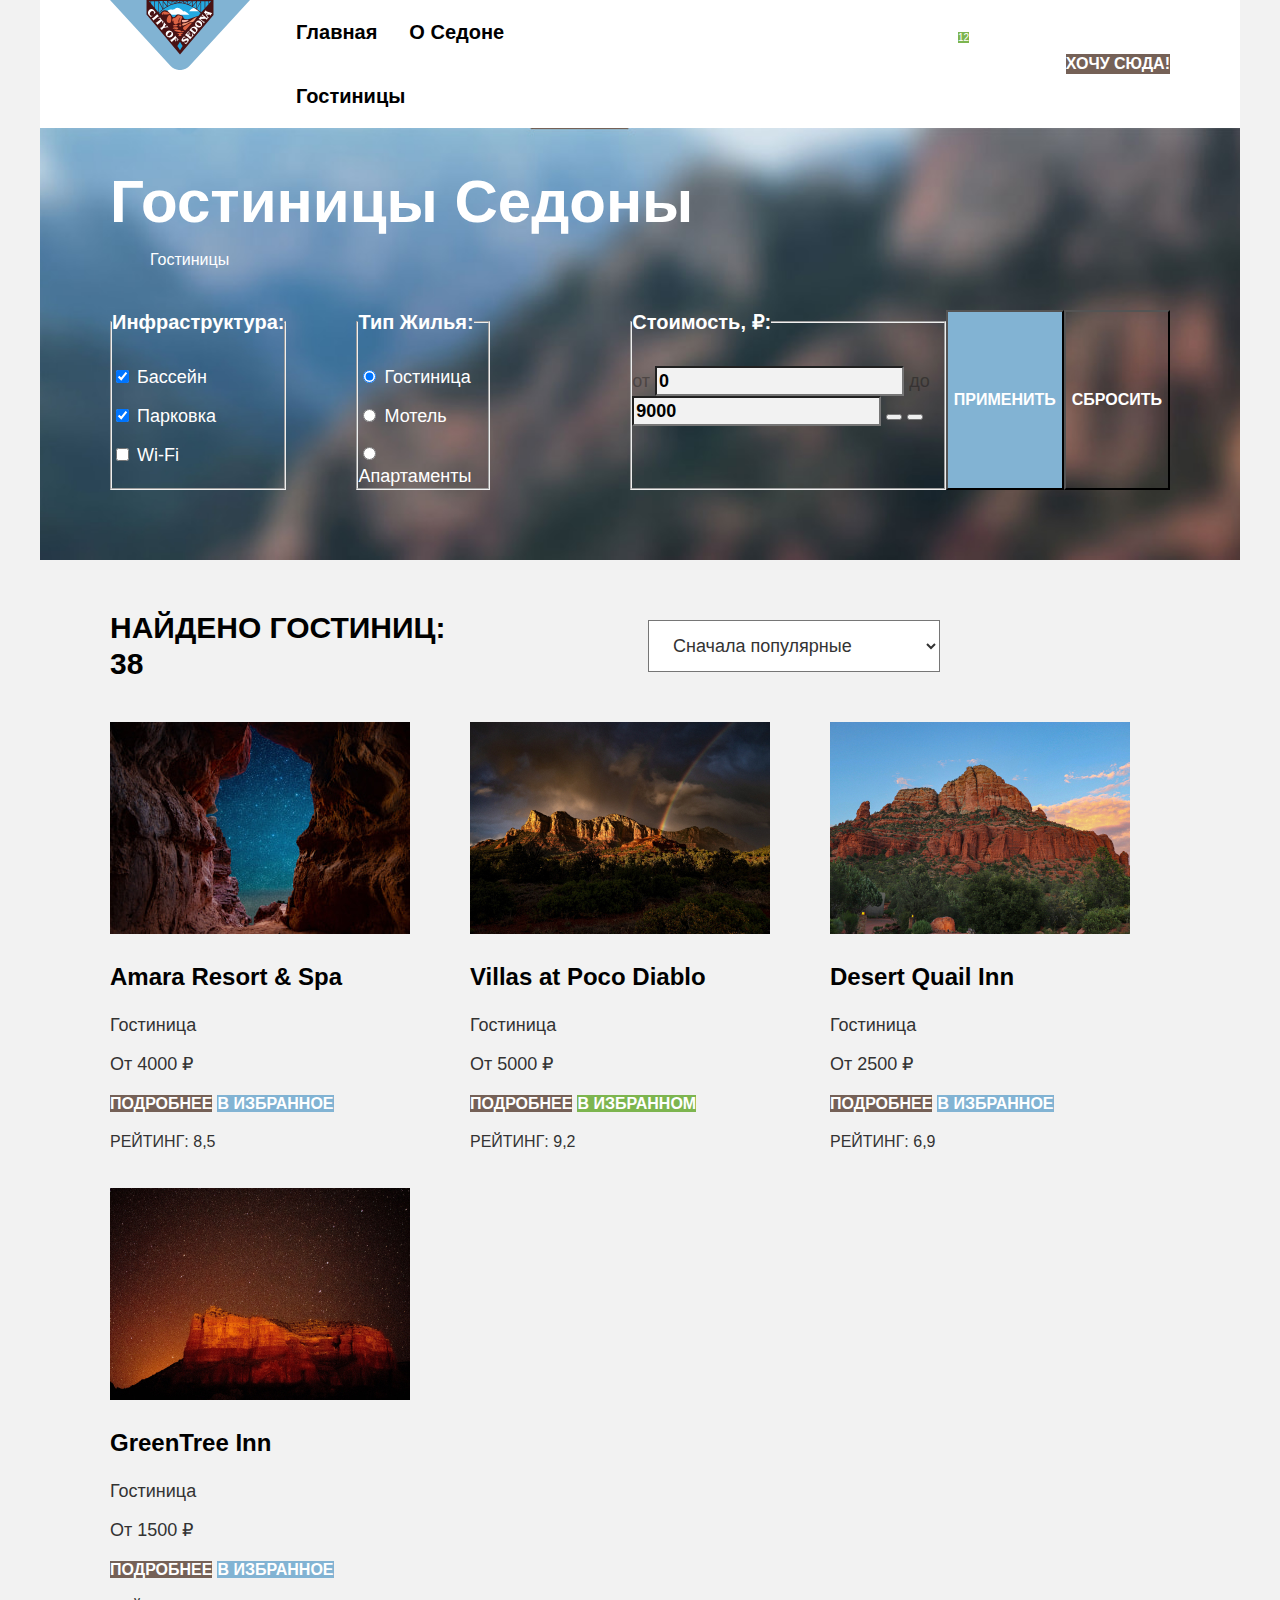
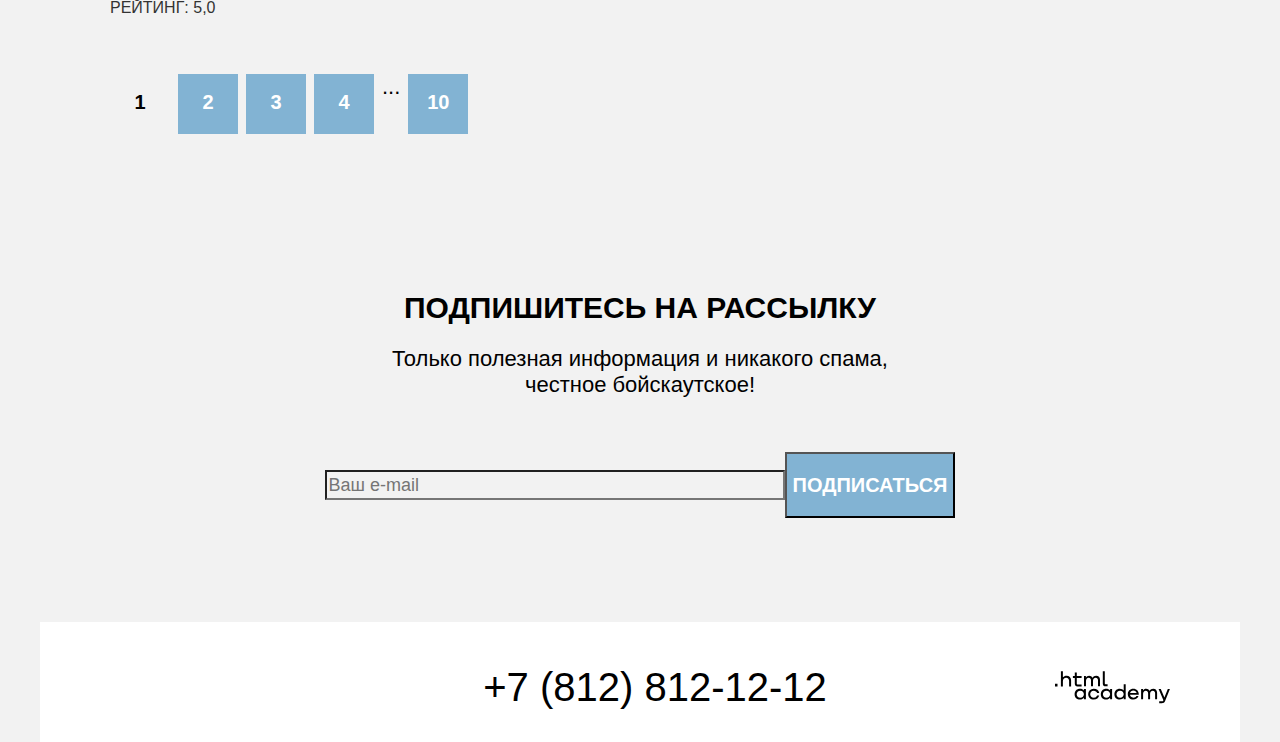
==== commit f31eb8bf: "Добавляет микросетки на флексах для всех страниц" ====
--- a/catalog.html
+++ b/catalog.html
@@ -49,7 +49,7 @@
                         <h1 class="inner-header-title">Гостиницы Седоны</h1>
                         <ol class="breadcrumbs">
                             <li class="breadcrumbs-item">
-                                <a class="breadcrumbs-link" href="index_2.html">
+                                <a class="breadcrumbs-link breadcrumbs-home-link" href="index.html">
                                     <span class="visually-hidden">Главная</span>
                                 </a>
                             </li>
--- a/styles/styles.css
+++ b/styles/styles.css
@@ -29,18 +29,28 @@
 }
 
 .page-container {
+    display: flex;
+    flex-direction: column;
+    min-height: 100%;
     width: 1200px;
-    min-height: 100%;
     margin: 0 auto;
-    display: flex;
-    flex-direction: column;
+}
+
+.visually-hidden {
+    position: absolute;
+    width: 1px;
+    height: 1px;
+    margin: -1px;
+    padding: 0;
+    border: 0;
+    clip: rect(0 0 0 0);
+    overflow: hidden;
 }
 
 /* ================================page-header=========================== */
 
 .page-header {
     background-color: #ffffff;
-
 }
 
 .page-header-container {
@@ -61,19 +71,26 @@
     margin-right: 30px;
 }
 
-.page-header-logo {}
+.page-header-logo {
+    display: block;
+}
 
 /* ------------------------navigation-list------------------------ */
 
 .navigation-list {
+    display: flex;
+    flex-wrap: wrap;
     width: 340px;
     margin: 0;
     padding: 0;
+    list-style-type: none;
 }
 
 .navigation-item {}
 
 .navigation-link {
+    display: block;
+    padding: 20px 16px;
     font-size: 20px;
     line-height: 24px;
     font-weight: 700;
@@ -86,15 +103,22 @@
 /* --------------------------navigation-user-------------------------- */
 
 .navigation-user {
+    display: flex;
+    flex-wrap: wrap;
     max-width: 90px;
     margin: 0;
     margin-left: auto;
     padding: 0;
+    list-style-type: none;
 }
 
 .navigation-user-item {}
 
 .navigation-user-link {
+    display: block;
+    padding: 22px 12px;
+    width: 20px;
+    height: 20px;
     font-size: 20px;
     line-height: 24px;
     font-weight: 700;
@@ -102,7 +126,7 @@
     text-decoration: none;
 }
 
-.visually-hidden {}
+.navigation-user-link-search {}
 
 .navigation-user-link-favorite {}
 
@@ -140,6 +164,8 @@
 /* --------------------------------hero-------------------------------- */
 
 .hero {
+    padding-top: 51px;
+    padding-bottom: 82px;
     background-color: #d9eaf2;
     background-image: url("../images/divider.svg"), url("../images/background/background.jpg");
     background-repeat: no-repeat;
@@ -147,8 +173,6 @@
     background-position: center bottom, center;
 }
 
-.visually-hidden {}
-
 .hero-img {
     display: block;
     margin: 0 auto;
@@ -156,11 +180,13 @@
 
 /* ----------------------------advantages---------------------------- */
 
-.advantages {}
-
-.visually-hidden {}
+.advantages {
+    padding-top: 70px;
+}
 
 .leader {
+    max-width: 620px;
+    margin: 0 auto 25px;
     font-weight: 700;
     font-size: 30px;
     line-height: 36px;
@@ -169,6 +195,10 @@
 }
 
 .advantages-list-title {
+    margin-top: 0;
+    margin-bottom: 90px;
+    padding-left: 20px;
+    padding-right: 20px;
     font-size: 22px;
     line-height: 26px;
     text-align: center;
@@ -180,6 +210,7 @@
     flex-wrap: wrap;
     margin: 0;
     padding: 0;
+    list-style-type: none;
 }
 
 .advantages-item {
@@ -188,12 +219,15 @@
 }
 
 .advantages-item-container {
-    width: 230px;
     display: flex;
     flex-direction: column;
     justify-content: center;
-    padding-left: 85px;
-    padding-right: 85px;
+    align-items: center;
+    width: 230px;
+    min-height: 203px;
+    padding: 102px 85px 80px;
+    /* margin-top: auto; */
+    /* margin-bottom: auto; */
 }
 
 .advantages-item-wide {
@@ -201,6 +235,9 @@
 }
 
 .advantages-title {
+    max-width: 175px;
+    margin-top: 0;
+    margin-bottom: 30px;
     font-weight: 700;
     font-size: 24px;
     line-height: 28px;
@@ -209,6 +246,8 @@
 }
 
 .advantages-description {
+    /* margin-top: 0; */
+    /* margin-bottom: 22px; */
     text-align: center;
     color: #333333;
 }
@@ -235,11 +274,13 @@
 
 /* -----------------------infrastructure----------------------- */
 
-.infrastructure {}
-
-.visually-hidden {}
+.infrastructure {
+    padding-top: 64px;
+}
 
 .infrastructure-leader {
+    max-width: 510px;
+    margin: 0 auto 20px;
     font-weight: 700;
     font-size: 30px;
     line-height: 36px;
@@ -248,6 +289,8 @@
 }
 
 .infrastructure-leader-text {
+    margin-top: 0;
+    margin-bottom: 64px;
     font-size: 22px;
     line-height: 26px;
     text-align: center;
@@ -256,14 +299,15 @@
 
 .infrastructure-list {
     display: flex;
-    margin: 0;
-    padding: 0;
+    flex-wrap: wrap;
+    margin: 0;
+    padding: 0;
+    list-style-type: none;
 }
 
 .infrastructure-item {
     width: 230px;
-    padding-left: 85px;
-    padding-right: 85px;
+    padding: 183px 85px 81px;
     background-color: rgba(131, 179, 211, 0.12);
 }
 
@@ -277,6 +321,8 @@
 }
 
 .infrastructure-title {
+    margin-top: 0;
+    margin-bottom: 30px;
     font-size: 24px;
     font-weight: 700;
     line-height: 28px;
@@ -285,6 +331,7 @@
 }
 
 .infrastructure-description {
+    margin: 0;
     text-align: center;
     color: #333333;
 }
@@ -302,10 +349,13 @@
 /* ----------------------------search---------------------------- */
 
 .search {
+    padding: 96px 304px;
     text-align: center;
 }
 
 .search-title {
+    margin-top: 0;
+    margin-bottom: 20px;
     font-size: 30px;
     font-weight: 700;
     line-height: 36px;
@@ -313,6 +363,8 @@
 }
 
 .search-description {
+    margin-top: 0;
+    margin-bottom: 54px;
     font-size: 22px;
     font-weight: 400;
     line-height: 26px;
@@ -320,6 +372,8 @@
 }
 
 .search-button {
+    display: inline-block;
+    padding: 8px 50px;
     font-family: inherit;
     font-size: 20px;
     font-weight: 700;
@@ -334,6 +388,7 @@
 /* ---------------------------subscribe--------------------------- */
 
 .subscribe {
+    padding: 96px 258px 104px;
     text-align: center;
 }
 
@@ -346,6 +401,8 @@
 }
 
 .subscribe-title {
+    margin-top: 0;
+    margin-bottom: 20px;
     font-size: 30px;
     font-weight: 700;
     line-height: 36px;
@@ -353,6 +410,8 @@
 }
 
 .subscribe-description {
+    max-width: 545px;
+    margin: 0 auto 54px;
     font-size: 22px;
     font-weight: 400;
     line-height: 26px;
@@ -364,8 +423,6 @@
 }
 
 .subscribe-form-name {}
-
-.visually-hidden {}
 
 .field {
     width: 452px;
@@ -394,29 +451,39 @@
 /* =============================page-footer============================= */
 
 .page-footer {
+    padding-top: 45px;
+    padding-bottom: 35px;
     background-color: #fff;
 }
 
 .page-footer-container {
     display: flex;
+    align-items: center;
     padding-left: 70px;
     padding-right: 70px;
 }
 
 .footer-social-list {
+    display: flex;
+    flex-wrap: wrap;
     width: 145px;
     margin: 0;
     padding: 0;
+    list-style-type: none;
 }
 
 .footer-social-item {}
 
 .footer-social-link {
+    display: flex;
+    flex-wrap: wrap;
+    justify-content: center;
+    align-items: center;
+    width: 47px;
+    height: 40px;
     color: #82B3D3;
     text-decoration: none;
 }
-
-.visually-hidden {}
 
 .footer-phone {
     max-width: 720px;
@@ -446,6 +513,8 @@
 .main-inner {}
 
 .main-inner-header {
+    padding-top: 35px;
+    padding-bottom: 70px;
     background-color: #82B3D3;
     background-image: url("../images/background/background-filters.jpg");
     background-repeat: no-repeat;
@@ -458,32 +527,43 @@
 }
 
 .inner-header-title {
+    margin-top: 0;
+    margin-bottom: 8px;
     font-size: 60px;
     line-height: 78px;
     color: #ffffff;
 }
 
 .breadcrumbs {
-    margin: 0;
-    padding: 0;
-}
-
-.breadcrumbs-item {}
+    display: flex;
+    flex-wrap: wrap;
+    margin: 0;
+    margin-bottom: 40px;
+    padding: 0;
+    list-style-type: none;
+}
+
+.breadcrumbs-item {
+    display: flex;
+    align-items: center;
+}
 
 .breadcrumbs-link {
+    margin-right: 28px;
     font-size: 16px;
     line-height: 21px;
     color: #ffffff;
     text-decoration: none;
 }
 
-.visually-hidden {}
+.breadcrumbs-home-link {
+    width: 12px;
+    height: 12px;
+}
 
 /* ---------------------------filters--------------------------- */
 
 .filters {}
-
-.visually-hidden {}
 
 .catalog-filter {
     display: flex;
@@ -506,6 +586,8 @@
 }
 
 .catalog-filter-title {
+    padding: 0;
+    margin-bottom: 32px;
     font-weight: 700;
     font-size: 20px;
     line-height: 24px;
@@ -516,9 +598,16 @@
 .catalog-filter-list {
     margin: 0;
     padding: 0;
-}
-
-.catalog-filter-item {}
+    list-style-type: none;
+}
+
+.catalog-filter-item {
+    margin-bottom: 16px;
+}
+
+.catalog-filter-item:last-child {
+    margin-bottom: 0;
+}
 
 .control {}
 
@@ -583,7 +672,9 @@
 
 /* -----------------------catalog-products----------------------- */
 
-.catalog-products {}
+.catalog-products {
+    padding-top: 50px;
+}
 
 .catalog-products-container {
     padding-right: 70px;
@@ -592,17 +683,23 @@
 
 .catalog-products-header {
     display: flex;
+    align-items: center;
+    margin-bottom: 40px;
 }
 
 .catalog-products-title {
     max-width: 350px;
+    margin: 0;
     font-size: 30px;
     line-height: 36px;
     text-transform: uppercase;
 }
 
+/* select */
+
 .select {
     display: flex;
+    align-items: center;
     width: 292px;
     margin-left: auto;
     margin-right: 70px;
@@ -610,6 +707,8 @@
 
 .select-control {
     width: 100%;
+    padding: 14px 20px;
+    padding-right: 40px;
     font-family: inherit;
     font-size: 18px;
     line-height: 21px;
@@ -617,15 +716,32 @@
     background-color: #fff;
 }
 
+/* view-buttons */
+
 .view-buttons {
+    display: flex;
+    flex-wrap: wrap;
+    /* Или gap или margin-right .view-button-item */
+    /* gap: 8px; */
     max-width: 160px;
     margin: 0;
     padding: 0;
-}
-
-.view-button-item {}
-
-.view-button {}
+    list-style-type: none;
+}
+
+.view-button-item {
+    margin-right: 8px;
+}
+
+.view-button-item:last-child {
+    margin-right: 0;
+}
+
+.view-button {
+    display: block;
+    width: 48px;
+    height: 48px;
+}
 
 .view-button-current {}
 
@@ -635,15 +751,17 @@
 
 .view-button-list {}
 
-.visually-hidden {}
-
-/* Или gap или margin-right */
+/* product-list */
+
+/* flex Или grid; gap или margin-right */
 .product-list {
     display: flex;
     flex-wrap: wrap;
     gap: 20px;
     margin: 0;
-    padding: 0;
+    margin-bottom: 40px;
+    padding: 0;
+    list-style-type: none;
 }
 
 .product-card {
@@ -718,13 +836,17 @@
     /* text-align: center; */
 }
 
+/* pagination */
+
 .pagination {
     display: flex;
-    margin: 0;
+    flex-wrap: wrap;
+    margin: 0 0 60px 0;
     padding: 0;
     font-size: 22px;
     line-height: 26px;
     color: #000000;
+    list-style-type: none;
 }
 
 .pagination-item {
@@ -736,6 +858,11 @@
 }
 
 .pagination-link {
+    display: block;
+    width: 60px;
+    height: 60px;
+    padding: 10px;
+    box-sizing: border-box;
     font-weight: 700;
     font-size: 20px;
     line-height: 36px;
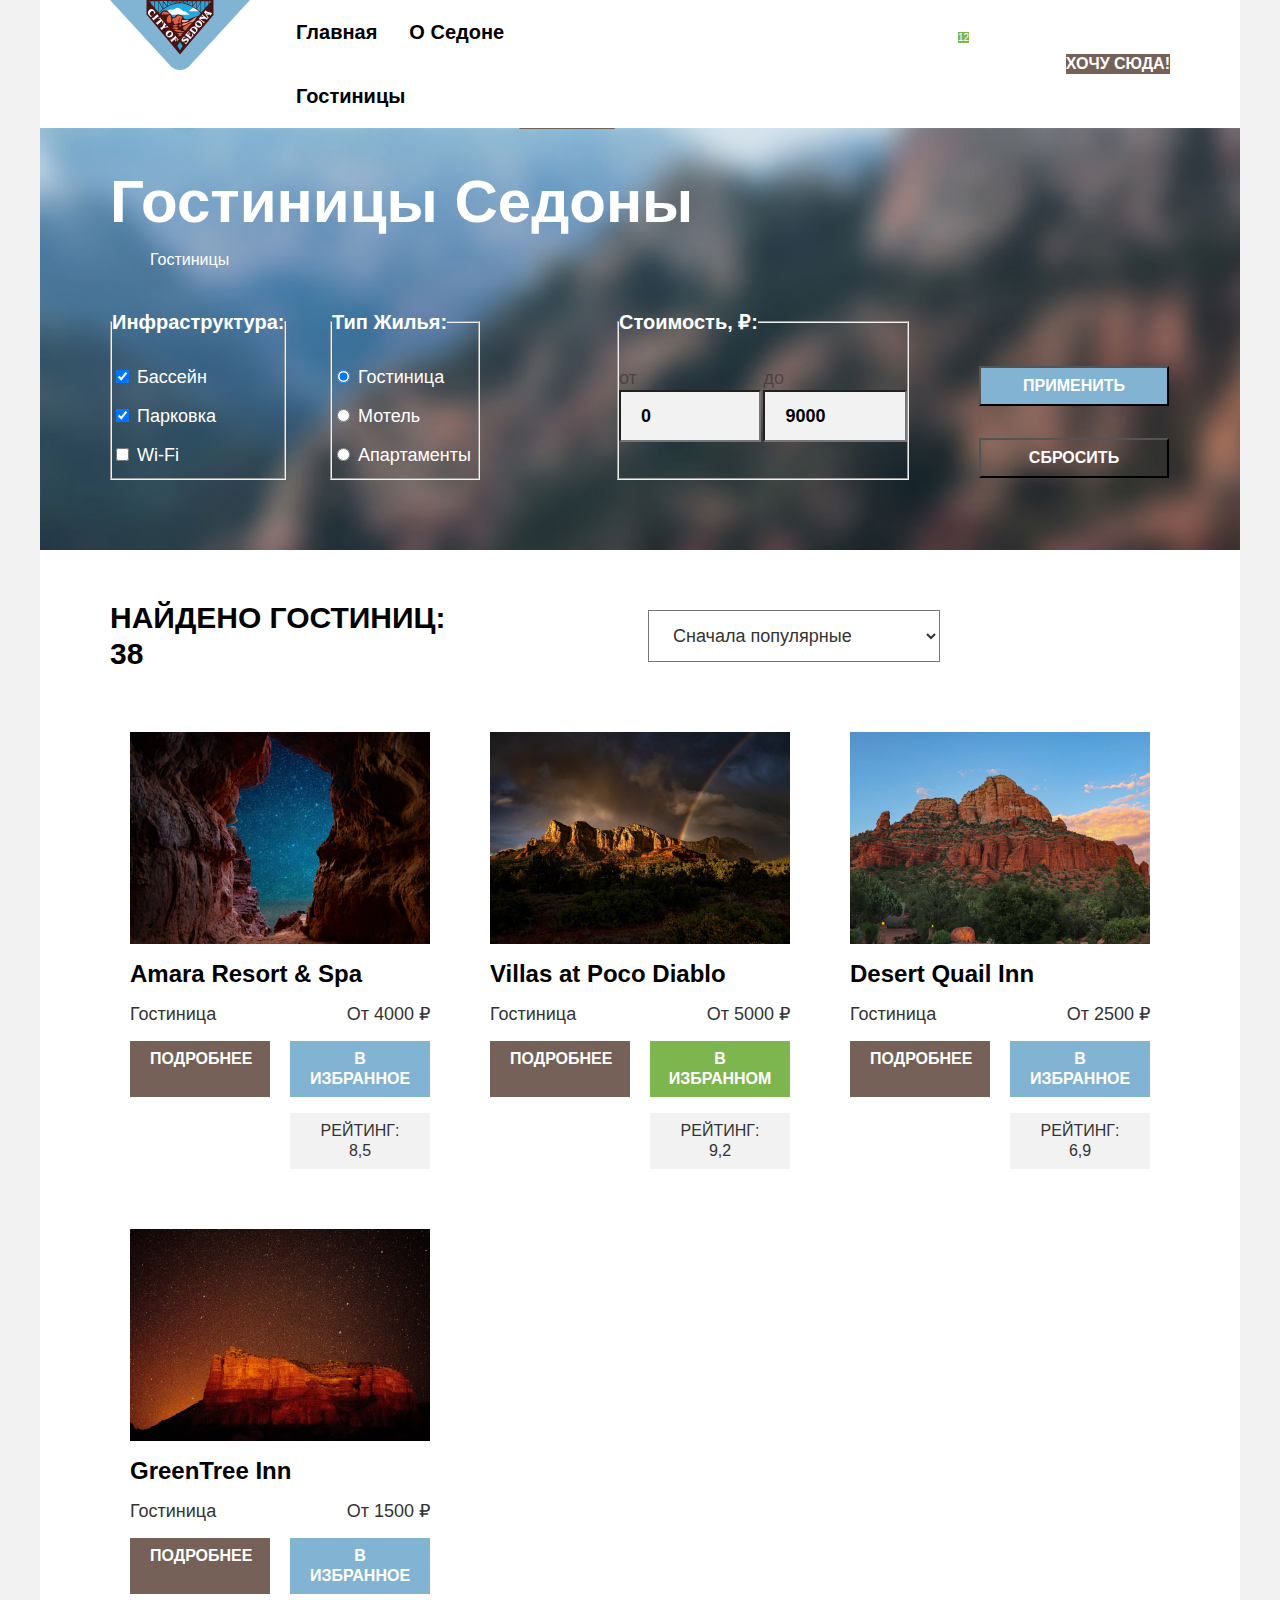
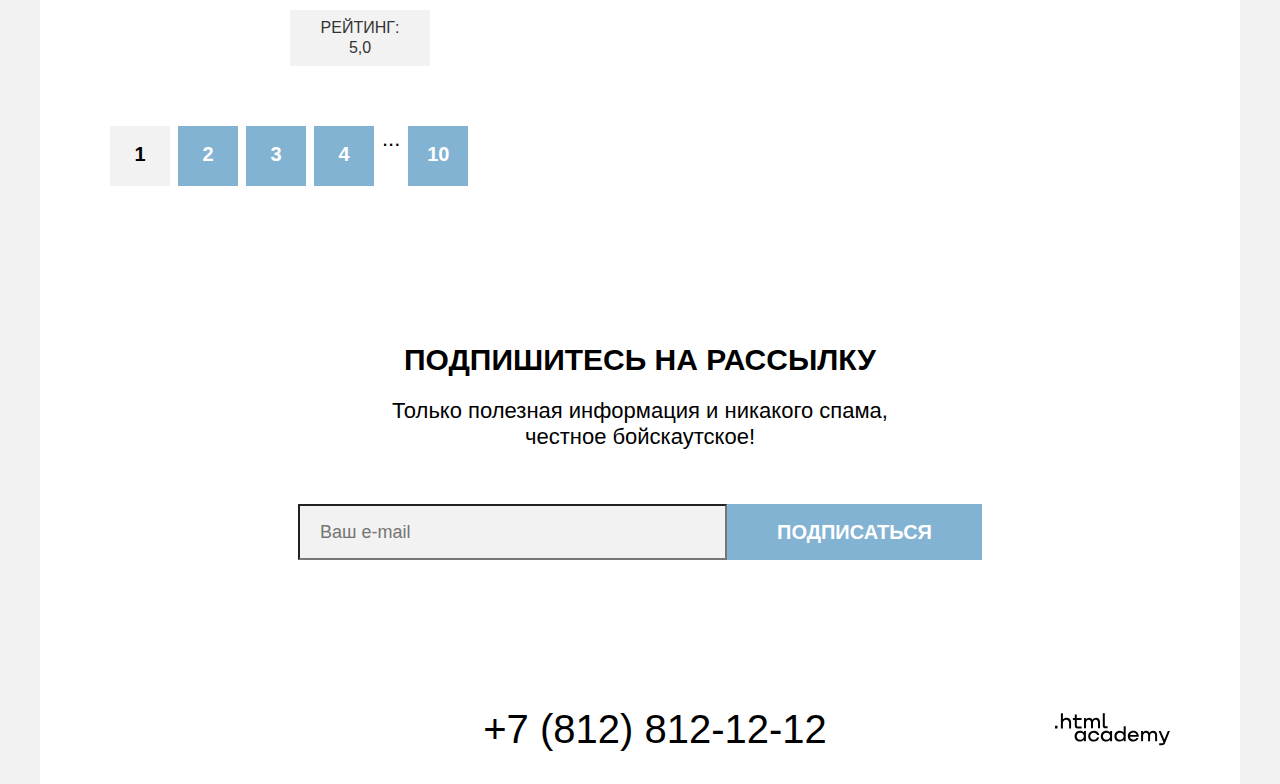
==== commit a1793018: "Добавляет мелкие сетки на гридах" ====
--- a/catalog.html
+++ b/catalog.html
@@ -113,14 +113,16 @@
                                     <legend class="catalog-filter-title">
                                         Стоимость, ₽:
                                     </legend>
-                                    <label class="catalog-filter-label">
-                                        <span class="range-input-label">от</span>
-                                        <input class="range-input range-input-min" type="number" value="0" name="min-price">
-                                    </label>
-                                    <label class="catalog-filter-label">
-                                        <span class="range-input-label">до</span>
-                                        <input class="range-input range-input-max" type="number" value="9000" name="max-price" />
-                                    </label>
+                                    <div class="range-wrapper-inputs">
+                                        <label class="catalog-filter-label">
+                                            <span class="range-input-label">от</span>
+                                            <input class="range-input range-input-min" type="number" value="0" name="min-price">
+                                        </label>
+                                        <label class="catalog-filter-label">
+                                            <span class="range-input-label">до</span>
+                                            <input class="range-input range-input-max" type="number" value="9000" name="max-price" />
+                                        </label>
+                                    </div>
                                     <button class="range-toggle toggle-min" type="button">
                                         <span class="visually-hidden">Изменить минимальную стоимость</span>
                                     </button>
@@ -128,8 +130,11 @@
                                         <span class="visually-hidden">Изменить максимальную стоимость</span>
                                     </button>
                                 </fieldset>
-                                <button class="catalog-filter-submit" type="submit">Применить</button>
-                                <button class="catalog-filter-reset" type="reset">Сбросить</button>
+
+                                <div class="catalog-filter-button">
+                                    <button class="catalog-filter-submit" type="submit">Применить</button>
+                                    <button class="catalog-filter-reset" type="reset">Сбросить</button>
+                                </div>
                             </form>
                         </section>
                     </div>
--- a/styles/styles.css
+++ b/styles/styles.css
@@ -1,6 +1,6 @@
 @font-face {
     font-family: "PT Sans";
-    src: url(../fonts/ptsans-400.woff2);
+    src: url("../fonts/ptsans-400.woff2");
     font-weight: 400;
     font-style: normal;
     font-display: swap;
@@ -8,7 +8,7 @@
 
 @font-face {
     font-family: "PT Sans";
-    src: url(../fonts/ptsans-700.woff2);
+    src: url("../fonts/ptsans-700.woff2");
     font-weight: 700;
     font-style: normal;
     font-display: swap;
@@ -34,6 +34,7 @@
     min-height: 100%;
     width: 1200px;
     margin: 0 auto;
+    background-color: #fff;
 }
 
 .visually-hidden {
@@ -419,14 +420,18 @@
 
 .subscribe-form {
     display: flex;
-    justify-content: center;
-}
-
-.subscribe-form-name {}
+}
+
+.subscribe-form-name {
+    margin: 0;
+    flex-grow: 1;
+    display: flex;
+}
 
 .field {
-    width: 452px;
-    margin: 0;
+    width: 100%;
+    margin: 0;
+    padding: 14px 20px;
     font-family: inherit;
     font-size: 18px;
     font-weight: 400;
@@ -435,6 +440,7 @@
 }
 
 .subscribe-button {
+    padding: 8px 50px;
     font-family: inherit;
     font-size: 20px;
     font-weight: 700;
@@ -444,6 +450,8 @@
     text-align: center;
     text-transform: uppercase;
     text-decoration: none;
+    border: none;
+
 }
 
 /* ================================main-index=========================== */
@@ -566,23 +574,18 @@
 .filters {}
 
 .catalog-filter {
-    display: flex;
+    display: grid;
+    grid-template-columns: 150px 150px auto 191px;
+    gap: 70px;
 }
 
 .catalog-filter-group {
-    width: 150px;
-    margin: 0;
-    margin-right: 70px;
-    padding: 0;
-}
-
-.catalog-filter-group:nth-child(2) {
-    margin-right: 140px;
+    margin: 0;
+    padding: 0;
 }
 
 .catalog-filter-group:nth-child(3) {
-    width: 360px;
-    margin-right: 0;
+    margin-left: auto;
 }
 
 .catalog-filter-title {
@@ -617,6 +620,18 @@
     font-size: 18px;
     line-height: 23px;
     color: #ffffff;
+}
+
+.range-wrapper-inputs {
+    display: flex;
+    gap: 2px;
+    width: 288px;
+    margin-bottom: 36px;
+    /* display: grid;
+    grid-template-columns: 1fr 1fr;
+    gap: 2px;
+    width: 288px;
+    margin-bottom: 36px; */
 }
 
 .catalog-filter-label {}
@@ -628,25 +643,41 @@
 }
 
 .range-input {
+    width: 100%;
+    padding: 12px 20px;
+    /* width: 100%;
+    padding: 12px 20px; */
     font-family: inherit;
     font-weight: 700;
     font-size: 18px;
     line-height: 24px;
     color: #000000;
     background-color: #F2F2F2;
+    box-sizing: border-box;
 }
 
 .range-input-min {}
 
 .range-input-max {}
 
-.range-toggle {}
+.range-toggle {
+    display: none;
+}
 
 .toggle-min {}
 
 .toggle-max {}
 
+.catalog-filter-button {
+    display: flex;
+    flex-direction: column;
+    padding-top: 56px;
+}
+
 .catalog-filter-submit {
+    width: 190px;
+    margin-bottom: 32px;
+    padding: 8px 10px;
     font-family: inherit;
     font-weight: 700;
     font-size: 16px;
@@ -659,6 +690,8 @@
 }
 
 .catalog-filter-reset {
+    width: 190px;
+    padding: 8px 10px;
     font-family: inherit;
     font-weight: 700;
     font-size: 16px;
@@ -753,10 +786,9 @@
 
 /* product-list */
 
-/* flex Или grid; gap или margin-right */
 .product-list {
-    display: flex;
-    flex-wrap: wrap;
+    display: grid;
+    grid-template-columns: repeat(3, 340px);
     gap: 20px;
     margin: 0;
     margin-bottom: 40px;
@@ -765,32 +797,43 @@
 }
 
 .product-card {
+    display: grid;
+    grid-template-columns: repeat(2, 140px);
+    gap: 16px 20px;
     width: 340px;
-    /* margin-right: 20px; */
+    padding: 20px;
     color: #333333;
-}
-
-/* .product-card:nth-child(3) {
-    margin-right: 0;
-} */
+    box-sizing: border-box;
+}
 
 .product-card-link {
-    text-decoration: none;
-}
-
-.product-card-img {}
+    grid-column: 1 / -1;
+    text-decoration: none;
+}
+
+.product-card-img {
+    display: block;
+    margin-bottom: 16px;
+}
 
 .product-card-title {
+    margin: 0;
     font-size: 24px;
     line-height: 28px;
     color: #000000;
 }
 
-.product-card-tipe {}
-
-.product-card-price {}
+.product-card-tipe {
+    margin: 0;
+}
+
+.product-card-price {
+    margin: 0;
+    text-align: right;
+}
 
 .product-card-button {
+    padding: 8px 20px;
     font-weight: 700;
     font-size: 16px;
     line-height: 20px;
@@ -802,6 +845,7 @@
 }
 
 .add-favorite-button {
+    padding: 8px 20px;
     font-weight: 700;
     font-size: 16px;
     line-height: 20px;
@@ -813,6 +857,7 @@
 }
 
 .favorite-button {
+    padding: 8px 18px;
     font-weight: 700;
     font-size: 16px;
     line-height: 20px;
@@ -823,17 +868,21 @@
     text-align: center;
 }
 
-.product-card-stars {}
+.product-card-stars {
+    margin: auto 0;
+}
 
 .product-card-stars-4 {}
 
 .product-card-rating {
+    margin: auto 0;
+    padding: 8px 20px;
     font-weight: 400;
     font-size: 16px;
     line-height: 20px;
     background-color: #F2F2F2;
     text-transform: uppercase;
-    /* text-align: center; */
+    text-align: center;
 }
 
 /* pagination */
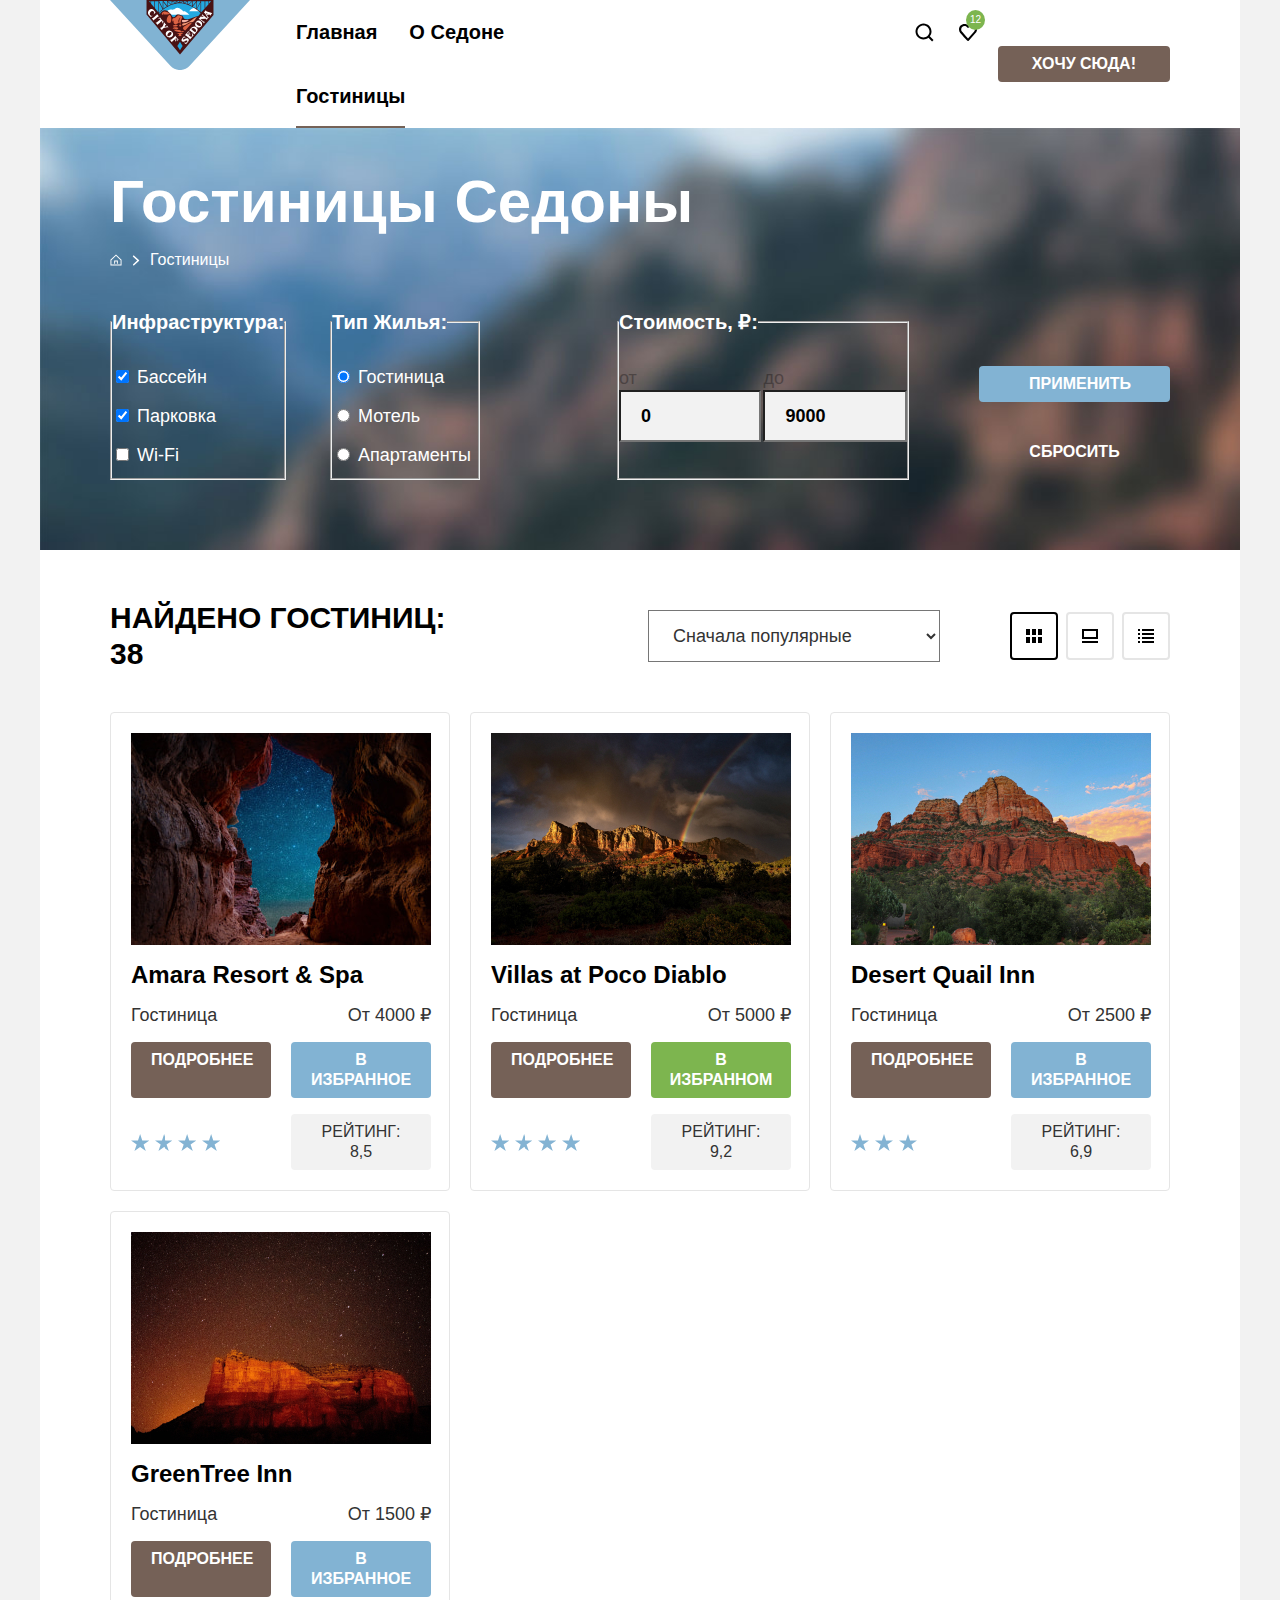
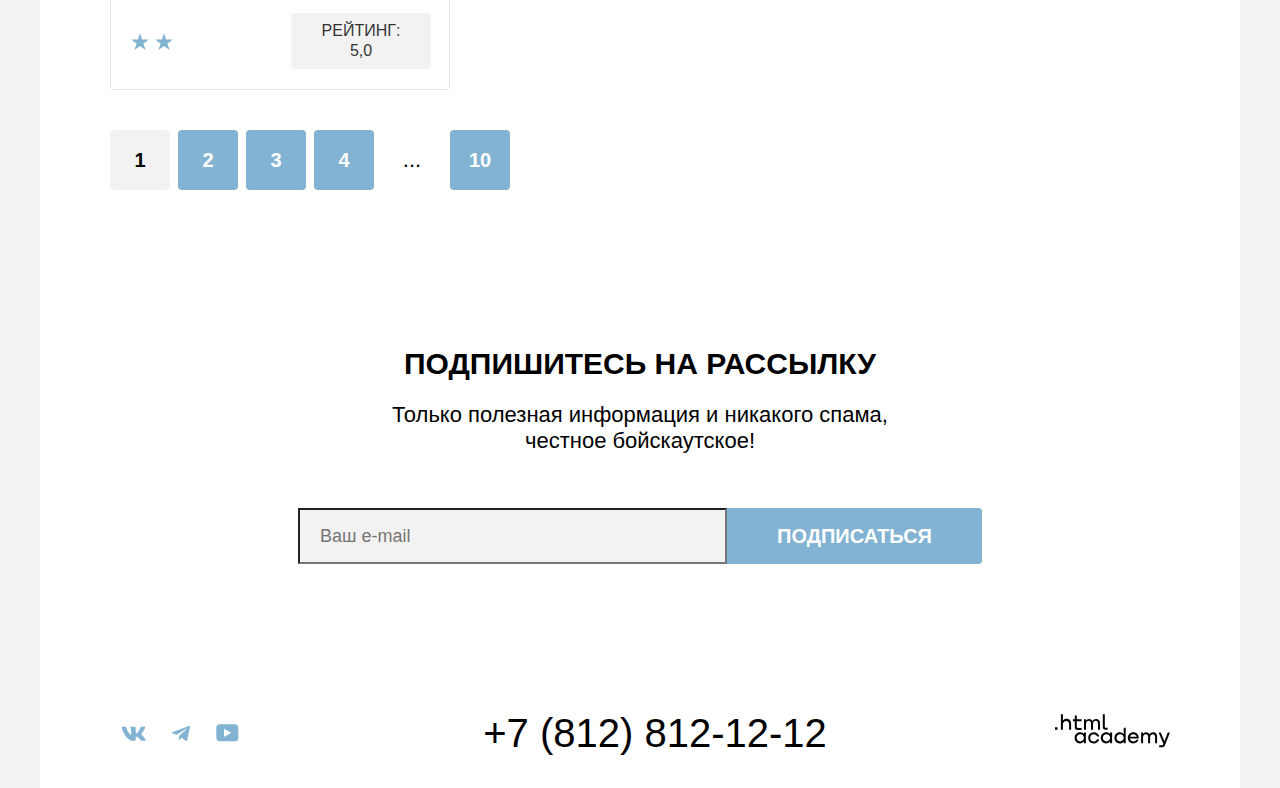
==== commit 2c18fe84: "Добавляет декоративные элементы всех страниц" ====
--- a/catalog.html
+++ b/catalog.html
@@ -4,6 +4,9 @@
         <meta charset="UTF-8"/>
         <meta name="viewport" content="width=device-width, initial-scale=1.0"/>
         <title>Седона. Гостиницы<</title>
+        <link rel="icon" type="image/png" sizes="32x32" href="images/favicon-32x32.png">
+        <link rel="icon" type="image/x-icon" href="favicon.ico">
+        <!-- <link rel="stylesheet" href="styles/outline.css"> -->
         <link rel="stylesheet" href="styles/styles.css">
     </head>
     <body>
@@ -27,7 +30,7 @@
                         </ul>
                         <ul class="navigation-user">
                             <li class="navigation-user-item">
-                                <a class="navigation-user-link" href="#">
+                                <a class="navigation-user-link navigation-user-link-search" href="#">
                                     <span class="visually-hidden">Поиск</span>
                                 </a>
                             </li>
@@ -173,11 +176,11 @@
                         </div>
                         <ul class="product-list">
                             <li class="product-card">
-                                <a class="product-card-link" href="#">
+                                <a class="product-card-img-link" href="#">
                                     <img class="product-card-img" src="images/catalog/hotel-1.jpg" width="300" height="212" alt="Звездное небо в расщелине"/>
-                                    <h3 class="product-card-title">
-                                        Amara Resort & Spa
-                                    </h3>
+                                </a>
+                                <a class="product-card-title-link" href="#">
+                                    <h3 class="product-card-title">Amara Resort & Spa</h3>
                                 </a>
                                 <p class="product-card-tipe">Гостиница</p>
                                 <p class="product-card-price">От 4000 ₽</p>
@@ -191,11 +194,11 @@
                                 </p>
                             </li>
                             <li class="product-card">
-                                <a class="product-card-link" href="#">
+                                <a class="product-card-img-link" href="#">
                                     <img class="product-card-img" src="images/catalog/hotel-2.jpg" width="300" height="212" alt="Радуга над горами в закате"/>
-                                    <h3 class="product-card-title">
-                                        Villas at Poco Diablo
-                                    </h3>
+                                </a>
+                                <a class="product-card-title-link" href="#">
+                                    <h3 class="product-card-title">Villas at Poco Diablo</h3>
                                 </a>
                                 <p class="product-card-tipe">Гостиница</p>
                                 <p class="product-card-price">От 5000 ₽</p>
@@ -209,15 +212,17 @@
                                 </p>
                             </li>
                             <li class="product-card">
-                                <a class="product-card-link" href="#">
+                                <a class="product-card-img-link" href="#">
                                     <img class="product-card-img" src="images/catalog/hotel-3.jpg" width="300" height="212" alt="Горы на фоне голубого неба"/>
+                                </a>
+                                <a class="product-card-title-link" href="#">
                                     <h3 class="product-card-title">Desert Quail Inn</h3>
                                 </a>
                                 <p class="product-card-tipe">Гостиница</p>
                                 <p class="product-card-price">От 2500 ₽</p>
                                 <a class="product-card-button" href="#">Подробнее</a>
                                 <a class="add-favorite-button" href="#">В избранное</a>
-                                <p class="product-card-stars product-card-stars-4">
+                                <p class="product-card-stars product-card-stars-3">
                                     <span class="visually-hidden">3 звезды</span>
                                 </p>
                                 <p class="product-card-rating">
@@ -225,15 +230,17 @@
                                 </p>
                             </li>
                             <li class="product-card">
-                                <a class="product-card-link" href="#">
+                                <a class="product-card-img-link" href="#">
                                     <img class="product-card-img" src="images/catalog/hotel-4.jpg" width="300" height="212" alt="Гора на фоне звёздного неба"/>
+                                </a>
+                                <a class="product-card-title-link" href="#">
                                     <h3 class="product-card-title">GreenTree Inn</h3>
                                 </a>
                                 <p class="product-card-tipe">Гостиница</p>
                                 <p class="product-card-price">От 1500 ₽</p>
                                 <a class="product-card-button" href="#">Подробнее</a>
                                 <a class="add-favorite-button" href="#">В избранное</a>
-                                <p class="product-card-stars product-card-stars-4">
+                                <p class="product-card-stars product-card-stars-2">
                                     <span class="visually-hidden">2 звезды</span>
                                 </p>
                                 <p class="product-card-rating">
@@ -288,30 +295,25 @@
                         <li class="footer-social-item">
                             <a class="footer-social-link" href="https://vk.com/htmlacademy">
                                 <span class="visually-hidden">ВКонтакте</span>
-                                <!-- svg картинки ВКонтакте-->
-                                <!-- <svg class="footer-social-img" xmlns="http://www.w3.org/2000/svg" width="25" height="15" fill="none"><path fill="#83B3D3" fill-rule="evenodd" clip-rule="evenodd" d="M24.12 1.8c.16-.54 0-.94-.8-.94H20.7c-.67 0-.98.34-1.15.73 0 0-1.33 3.2-3.22 5.27-.61.6-.9.8-1.23.8-.16 0-.41-.2-.41-.75v-5.1c0-.66-.19-.95-.74-.95H9.82c-.42 0-.67.3-.67.59 0 .62.95.76 1.04 2.51v3.8c0 .83-.15.98-.48.98-.9 0-3.06-3.2-4.34-6.88-.25-.72-.5-1-1.18-1H1.57c-.75 0-.9.34-.9.73 0 .68.89 4.07 4.14 8.55 2.17 3.06 5.23 4.72 8 4.72 1.68 0 1.88-.37 1.88-1v-2.32c0-.74.16-.88.7-.88.38 0 1.05.19 2.6 1.66 1.79 1.75 2.08 2.54 3.08 2.54h2.63c.75 0 1.12-.37.9-1.1-.23-.72-1.08-1.77-2.2-3.02-.62-.71-1.54-1.48-1.82-1.86-.39-.5-.28-.71 0-1.15 0 0 3.2-4.42 3.54-5.93Z"/></svg> -->
+                                <svg class="footer-social-img" aria-hidden="true" focusable="false" xmlns="http://www.w3.org/2000/svg" width="25" height="15" fill="currentColor" viewBox="0 0 25 15"><path fill-rule="evenodd" d="M24.12 1.8c.16-.54 0-.94-.8-.94H20.7c-.67 0-.98.34-1.15.73 0 0-1.33 3.2-3.22 5.27-.61.6-.9.8-1.23.8-.16 0-.41-.2-.41-.75v-5.1c0-.66-.19-.95-.74-.95H9.82c-.42 0-.67.3-.67.59 0 .62.95.76 1.04 2.51v3.8c0 .83-.15.98-.48.98-.9 0-3.06-3.2-4.34-6.88-.25-.72-.5-1-1.18-1H1.57c-.75 0-.9.34-.9.73 0 .68.89 4.07 4.14 8.55 2.17 3.06 5.23 4.72 8 4.72 1.68 0 1.88-.37 1.88-1v-2.32c0-.74.16-.88.7-.88.38 0 1.05.19 2.6 1.66 1.79 1.75 2.08 2.54 3.08 2.54h2.63c.75 0 1.12-.37.9-1.1-.23-.72-1.08-1.77-2.2-3.02-.62-.71-1.54-1.48-1.82-1.86-.39-.5-.28-.71 0-1.15 0 0 3.2-4.42 3.54-5.93Z" clip-rule="evenodd"/></svg>
                             </a>
                         </li>
                         <li class="footer-social-item">
                             <a class="footer-social-link" href="https://t.me/htmlacademy">
                                 <span class="visually-hidden">Телеграмм</span>
-                                <!-- svg картинки Телеграмм-->
-                                <!-- <svg class="footer-social-img" xmlns="http://www.w3.org/2000/svg" width="18" height="16" fill="none"><path fill="#83B3D3" d="M16.79.96.84 7.1c-1.09.44-1.08 1.05-.2 1.32l4.1 1.28 9.47-5.98c.44-.27.85-.13.52.17l-7.68 6.93-.28 4.22c.41 0 .6-.2.83-.41l1.99-1.94 4.13 3.06c.77.42 1.31.2 1.5-.71l2.72-12.8c.28-1.1-.43-1.61-1.16-1.28Z"/></svg> -->
+                                <svg class="footer-social-img" aria-hidden="true" focusable="false" xmlns="http://www.w3.org/2000/svg" width="18" height="16" fill="currentColor" viewBox="0 0 18 16"><path d="M16.79.96.84 7.1c-1.09.44-1.08 1.05-.2 1.32l4.1 1.28 9.47-5.98c.44-.27.85-.13.52.17l-7.68 6.93-.28 4.22c.41 0 .6-.2.83-.41l1.99-1.94 4.13 3.06c.77.42 1.31.2 1.5-.71l2.72-12.8c.28-1.1-.43-1.61-1.16-1.28Z"/></svg>
                             </a>
                         </li>
                         <li class="footer-social-item">
                             <a class="footer-social-link" href="https://www.youtube.com/user/htmlacademyru">
                                 <span class="visually-hidden">YouTube</span>
-                                <!-- svg картинки YouTube-->
-                                <!-- <svg class="footer-social-img" xmlns="http://www.w3.org/2000/svg" width="23" height="18" fill="none"><path fill="#83B3D3" d="M18.94.36H3.51C1.65.36.33 1.95.33 3.76v10.09c0 1.91 1.32 3.5 3.18 3.5h15.65c1.64 0 3.17-1.59 3.17-3.4V3.76c-.22-1.8-1.53-3.4-3.39-3.4ZM7.99 12.89V4.82l7.34 4.04-7.34 4.03Z"/></svg> -->
+                                <svg class="footer-social-img" aria-hidden="true" focusable="false" xmlns="http://www.w3.org/2000/svg" width="23" height="18" fill="currentColor" viewBox="0 0 23 18"><path d="M18.94.36H3.51C1.65.36.33 1.95.33 3.76v10.09c0 1.91 1.32 3.5 3.18 3.5h15.65c1.64 0 3.17-1.59 3.17-3.4V3.76c-.22-1.8-1.53-3.4-3.39-3.4ZM7.99 12.89V4.82l7.34 4.04-7.34 4.03Z"/></svg>
                             </a>
                         </li>
                     </ul>
                     <a class="footer-phone" href="tel:+78121212">+7 (812) 812-12-12</a>
                     <a class="copyright" href="https://htmlacademy.ru/">
-                        <img class="copyright-img" src="images/htmlacademy.svg" width="115" height="33" alt="Логотип htmlacademy">
-                        <!-- svg картинки .htmlacademy-->
-                        <!-- <svg xmlns="http://www.w3.org/2000/svg" width="115" height="33" fill="none"><path fill="#000" d="M0 13.26v2.6h2.5v-2.6H0ZM11.6 4.86c-1.6 0-2.8.7-3.6 1.7h-.1V.36h-2v15.5h2v-5.3c0-2.1 1.3-3.6 3.3-3.6 1.8 0 2.9 1.4 2.9 3.2v5.7h2v-6.1c.1-3-1.8-4.9-4.5-4.9ZM26.6 5.16h-4.8v-3.7h-2v3.8h-1.9v2h1.9v6c0 1.7 1 2.7 2.7 2.7h4.1v-2h-3.7c-.7 0-1.1-.4-1.1-1.1v-5.7h4.8v-2ZM41.1 4.96c-1.6 0-2.9.8-3.5 2.1h-.1c-.6-1.2-1.8-2.1-3.4-2.1-1.4 0-2.5.8-3.1 1.8h-.1v-1.6H29v10.6h2v-5.4c0-2 1-3.5 2.6-3.5 1.5 0 2.4 1 2.4 2.6v6.3h2v-5.6c0-2.4 1.4-3.3 2.6-3.3 1.5 0 2.4 1 2.4 2.6v6.3h2v-6.5c.1-2.5-1.4-4.3-3.9-4.3ZM47.8 13.06c0 1.7 1 2.7 2.8 2.7h2v-2h-1.7c-.7 0-1.1-.4-1.1-1.1V.36h-2v12.7ZM28.9 20.06c-.9-1.1-2.2-1.8-3.9-1.8-3.1 0-5.4 2.3-5.4 5.6s2.3 5.6 5.4 5.6c1.8 0 3-.8 3.8-1.9h.1v1.6h2v-10.6h-2v1.5Zm-3.6 7.4c-2.2 0-3.6-1.6-3.6-3.6s1.4-3.6 3.6-3.6 3.6 1.6 3.6 3.6c0 1.9-1.4 3.6-3.6 3.6ZM44.2 22.36c-.5-2.4-2.6-4.1-5.4-4.1a5.4 5.4 0 0 0-5.6 5.6c0 3.1 2.2 5.6 5.6 5.6 2.8 0 4.9-1.8 5.4-4.2h-2.1a3.4 3.4 0 0 1-3.3 2.3c-2.2 0-3.6-1.6-3.6-3.6s1.4-3.6 3.6-3.6c1.6 0 2.8 1 3.3 2.2h2.1v-.2ZM55.1 20.06c-.9-1.1-2.2-1.8-3.9-1.8-3.1 0-5.4 2.3-5.4 5.6s2.3 5.6 5.4 5.6c1.8 0 3-.8 3.8-1.9h.1v1.6h2v-10.6h-2v1.5Zm-3.6 7.4c-2.2 0-3.6-1.6-3.6-3.6s1.4-3.6 3.6-3.6 3.6 1.6 3.6 3.6c0 1.9-1.5 3.6-3.6 3.6ZM68.7 20.16c-.9-1.1-2.2-1.9-3.9-1.9-3.1 0-5.4 2.3-5.4 5.6s2.2 5.6 5.4 5.6c1.7 0 3-.8 3.8-1.8h.1v1.5h2v-15.4h-2v6.4Zm-3.6 7.3c-2.2 0-3.6-1.6-3.6-3.6s1.4-3.6 3.6-3.6 3.6 1.6 3.6 3.6c-.1 2-1.5 3.6-3.6 3.6ZM78.3 18.26c-3.3 0-5.5 2.5-5.5 5.6 0 3 2.1 5.6 5.5 5.6 2.5 0 4.5-1.3 5.2-3.6h-2.1c-.5 1-1.6 1.6-3 1.6-1.9 0-3.3-1.3-3.4-2.9h8.8c.2-3.6-2-6.3-5.5-6.3Zm0 1.9c1.7 0 3 1 3.3 2.6h-6.5c.3-1.5 1.5-2.6 3.2-2.6ZM98.2 18.26c-1.6 0-2.9.8-3.6 2h-.1c-.6-1.2-1.8-2-3.4-2-1.4 0-2.5.7-3.1 1.8v-1.5h-1.9v10.6h2v-5.4c0-2 1-3.4 2.6-3.5 1.5 0 2.4 1 2.4 2.6v6.3h2v-5.6c0-2.4 1.4-3.3 2.6-3.3 1.5 0 2.4 1 2.4 2.6v6.3h2v-6.5c.1-2.6-1.4-4.4-3.9-4.4ZM109.4 27.36l-3.6-8.9h-2.2l4.8 11.6c-.3.9-.7 1.2-1.7 1.2h-2.5v2h2.5c1.8 0 2.8-.8 3.5-2.6l4.7-12.2h-2.1l-3.4 8.9Z"/></svg> -->
+                        <svg aria-hidden="true" focusable="false" xmlns="http://www.w3.org/2000/svg" width="115" height="34" fill="currentColor" viewBox="0 0 115 34"><path d="M0 13.26v2.6h2.5v-2.6H0ZM11.6 4.86c-1.6 0-2.8.7-3.6 1.7h-.1V.36h-2v15.5h2v-5.3c0-2.1 1.3-3.6 3.3-3.6 1.8 0 2.9 1.4 2.9 3.2v5.7h2v-6.1c.1-3-1.8-4.9-4.5-4.9ZM26.6 5.16h-4.8v-3.7h-2v3.8h-1.9v2h1.9v6c0 1.7 1 2.7 2.7 2.7h4.1v-2h-3.7c-.7 0-1.1-.4-1.1-1.1v-5.7h4.8v-2ZM41.1 4.96c-1.6 0-2.9.8-3.5 2.1h-.1c-.6-1.2-1.8-2.1-3.4-2.1-1.4 0-2.5.8-3.1 1.8h-.1v-1.6H29v10.6h2v-5.4c0-2 1-3.5 2.6-3.5 1.5 0 2.4 1 2.4 2.6v6.3h2v-5.6c0-2.4 1.4-3.3 2.6-3.3 1.5 0 2.4 1 2.4 2.6v6.3h2v-6.5c.1-2.5-1.4-4.3-3.9-4.3ZM47.8 13.06c0 1.7 1 2.7 2.8 2.7h2v-2h-1.7c-.7 0-1.1-.4-1.1-1.1V.36h-2v12.7ZM28.9 20.06c-.9-1.1-2.2-1.8-3.9-1.8-3.1 0-5.4 2.3-5.4 5.6s2.3 5.6 5.4 5.6c1.8 0 3-.8 3.8-1.9h.1v1.6h2v-10.6h-2v1.5Zm-3.6 7.4c-2.2 0-3.6-1.6-3.6-3.6s1.4-3.6 3.6-3.6 3.6 1.6 3.6 3.6c0 1.9-1.4 3.6-3.6 3.6ZM44.2 22.36c-.5-2.4-2.6-4.1-5.4-4.1a5.4 5.4 0 0 0-5.6 5.6c0 3.1 2.2 5.6 5.6 5.6 2.8 0 4.9-1.8 5.4-4.2h-2.1a3.4 3.4 0 0 1-3.3 2.3c-2.2 0-3.6-1.6-3.6-3.6s1.4-3.6 3.6-3.6c1.6 0 2.8 1 3.3 2.2h2.1v-.2ZM55.1 20.06c-.9-1.1-2.2-1.8-3.9-1.8-3.1 0-5.4 2.3-5.4 5.6s2.3 5.6 5.4 5.6c1.8 0 3-.8 3.8-1.9h.1v1.6h2v-10.6h-2v1.5Zm-3.6 7.4c-2.2 0-3.6-1.6-3.6-3.6s1.4-3.6 3.6-3.6 3.6 1.6 3.6 3.6c0 1.9-1.5 3.6-3.6 3.6ZM68.7 20.16c-.9-1.1-2.2-1.9-3.9-1.9-3.1 0-5.4 2.3-5.4 5.6s2.2 5.6 5.4 5.6c1.7 0 3-.8 3.8-1.8h.1v1.5h2v-15.4h-2v6.4Zm-3.6 7.3c-2.2 0-3.6-1.6-3.6-3.6s1.4-3.6 3.6-3.6 3.6 1.6 3.6 3.6c-.1 2-1.5 3.6-3.6 3.6ZM78.3 18.26c-3.3 0-5.5 2.5-5.5 5.6 0 3 2.1 5.6 5.5 5.6 2.5 0 4.5-1.3 5.2-3.6h-2.1c-.5 1-1.6 1.6-3 1.6-1.9 0-3.3-1.3-3.4-2.9h8.8c.2-3.6-2-6.3-5.5-6.3Zm0 1.9c1.7 0 3 1 3.3 2.6h-6.5c.3-1.5 1.5-2.6 3.2-2.6ZM98.2 18.26c-1.6 0-2.9.8-3.6 2h-.1c-.6-1.2-1.8-2-3.4-2-1.4 0-2.5.7-3.1 1.8v-1.5h-1.9v10.6h2v-5.4c0-2 1-3.4 2.6-3.5 1.5 0 2.4 1 2.4 2.6v6.3h2v-5.6c0-2.4 1.4-3.3 2.6-3.3 1.5 0 2.4 1 2.4 2.6v6.3h2v-6.5c.1-2.6-1.4-4.4-3.9-4.4ZM109.4 27.36l-3.6-8.9h-2.2l4.8 11.6c-.3.9-.7 1.2-1.7 1.2h-2.5v2h2.5c1.8 0 2.8-.8 3.5-2.6l4.7-12.2h-2.1l-3.4 8.9Z"/></svg>
                     </a>
                 </div>
             </footer>
--- a/styles/styles.css
+++ b/styles/styles.css
@@ -57,6 +57,7 @@
 .page-header-container {
     display: flex;
     align-items: center;
+    /* margin-bottom: -6px; */
     padding-left: 70px;
     padding-right: 70px;
 }
@@ -70,6 +71,8 @@
 .navigation-logo {
     width: 140px;
     margin-right: 30px;
+    margin-bottom: -6px;
+    z-index: 1;
 }
 
 .page-header-logo {
@@ -99,7 +102,19 @@
     text-decoration: none;
 }
 
-.navigation-link-current {}
+.navigation-link-current {
+    position: relative;
+}
+
+.navigation-link-current::after {
+    content: "";
+    position: absolute;
+    right: 16px;
+    bottom: 0;
+    left: 16px;
+    height: 2px;
+    background-color: #756257;
+}
 
 /* --------------------------navigation-user-------------------------- */
 
@@ -116,6 +131,7 @@
 .navigation-user-item {}
 
 .navigation-user-link {
+    position: relative;
     display: block;
     padding: 22px 12px;
     width: 20px;
@@ -127,20 +143,36 @@
     text-decoration: none;
 }
 
-.navigation-user-link-search {}
-
-.navigation-user-link-favorite {}
-
+.navigation-user-link-search {
+    background-image: url("../images/search.svg");
+    background-repeat: no-repeat;
+    background-position: center;
+}
+
+.navigation-user-link-favorite {
+    background-image: url("../images/favorite.svg");
+    background-repeat: no-repeat;
+    background-position: center;
+}
+
+/* Вопросы по св-вам: overflow: hidden; height: 20px; min-width: 20px; max-width: 3ch; */
 .favorite-icon {
+    position: absolute;
+    top: 10px;
+    right: 5px;
     font-size: 10px;
     font-weight: 400;
     line-height: 10px;
     text-align: center;
     color: #ffffff;
     background-color: #7DB54F;
+    border-radius: 50%;
+    padding: 5px 4px;
 }
 
 .header-button {
+    display: inline-block;
+    padding: 8px 34px;
     font-family: inherit;
     font-size: 16px;
     font-weight: 700;
@@ -148,8 +180,30 @@
     text-align: center;
     color: #ffffff;
     background-color: #756157;
-    text-transform: uppercase;
-    text-decoration: none;
+    border: none;
+    border-radius: 4px;
+    text-transform: uppercase;
+    text-decoration: none;
+    box-sizing: border-box;
+    cursor: pointer;
+}
+
+.header-button:hover {
+    background-color: #615048;
+}
+
+.header-button:focus-visible {
+    background-color: #615048;
+}
+
+.header-button:active {
+    background-color: #756157;
+    color: rgba(255, 255, 255, 0.3);
+}
+
+.header-button:disabled {
+    background-color: #E5E5E5;
+    pointer-events: none;
 }
 
 /* ================================page-header=========================== */
@@ -219,6 +273,10 @@
     background-color: rgba(131, 179, 211, 0.12);
 }
 
+.advantages-item-wide {
+    background-color: #82B3D3;
+}
+
 .advantages-item-container {
     display: flex;
     flex-direction: column;
@@ -231,8 +289,13 @@
     /* margin-bottom: auto; */
 }
 
-.advantages-item-wide {
-    background-color: #82B3D3;
+.advantages-item-container::before {
+    content: "";
+    margin-bottom: 30px;
+    order: 2;
+    width: 60px;
+    height: 2px;
+    background-color: rgba(0, 0, 0, 0.3);
 }
 
 .advantages-title {
@@ -247,10 +310,11 @@
 }
 
 .advantages-description {
-    /* margin-top: 0; */
-    /* margin-bottom: 22px; */
+    margin-top: 0;
+    margin-bottom: 0;
     text-align: center;
     color: #333333;
+    order: 3;
 }
 
 .advantages-img {
@@ -263,6 +327,10 @@
 
 .advantages-item-wide-reverse {
     flex-direction: row-reverse;
+}
+
+.advantages-item-wide .advantages-item-container::before {
+    background-color: rgba(255, 255, 255, 0.3);
 }
 
 .advantages-item-wide .advantages-title {
@@ -319,6 +387,7 @@
 .infrastructure-item-home {
     background-image: url("../images/house.svg");
     background-repeat: no-repeat;
+    background-position: center 81px;
 }
 
 .infrastructure-title {
@@ -340,11 +409,13 @@
 .infrastructure-item-meal {
     background-image: url("../images/food.svg");
     background-repeat: no-repeat;
+    background-position: center 82px;
 }
 
 .infrastructure-item-souvenir {
     background-image: url("../images/souvenirs.svg");
     background-repeat: no-repeat;
+    background-position: center 79px;
 }
 
 /* ----------------------------search---------------------------- */
@@ -384,6 +455,28 @@
     text-decoration: none;
     color: #ffffff;
     background-color: #756157;
+    border: none;
+    border-radius: 4px;
+    box-sizing: border-box;
+    cursor: pointer;
+}
+
+.search-button:hover {
+    background-color: #615048;
+}
+
+.search-button:focus-visible {
+    background-color: #615048;
+}
+
+.search-button:active {
+    background-color: #756157;
+    color: rgba(255, 255, 255, 0.3);
+}
+
+.search-button:disabled {
+    background-color: #E5E5E5;
+    pointer-events: none;
 }
 
 /* ---------------------------subscribe--------------------------- */
@@ -440,6 +533,7 @@
 }
 
 .subscribe-button {
+    display: inline-block;
     padding: 8px 50px;
     font-family: inherit;
     font-size: 20px;
@@ -451,7 +545,26 @@
     text-transform: uppercase;
     text-decoration: none;
     border: none;
-
+    border-radius: 0 4px 4px 0;
+    box-sizing: border-box;
+    cursor: pointer;
+}
+
+.subscribe-button:hover {
+    background-color: #68A2CA;
+}
+
+.subscribe-button:focus-visible {
+    background-color: #68A2CA;
+}
+
+.subscribe-button:active {
+    background-color: #82B3D3;
+    color: rgba(255, 255, 255, 0.3);
+}
+
+.subscribe-button:disabled {
+    background-color: #E5E5E5;
 }
 
 /* ================================main-index=========================== */
@@ -491,6 +604,19 @@
     height: 40px;
     color: #82B3D3;
     text-decoration: none;
+    box-sizing: border-box;
+}
+
+.footer-social-link:hover {
+    color: #68A2CA;
+}
+
+.footer-social-link:focus-visible {
+    color: #68A2CA;
+}
+
+.footer-social-link:active {
+    color: rgba(104, 162, 202, 0.3);
 }
 
 .footer-phone {
@@ -505,13 +631,33 @@
     text-align: center;
 }
 
+.footer-phone:hover {
+    color: #756157;
+}
+
+.footer-phone:focus-visible {
+    color: #756157;
+}
+
+.footer-phone:active {
+    color: rgba(117, 97, 87, 0.3);
+}
+
 .copyright {
     width: 115px;
     color: #000000;
 }
 
-.copyright-img {
-    display: block;
+.copyright:hover {
+    color: #756157;
+}
+
+.copyright:focus-visible {
+    color: #756157;
+}
+
+.copyright:active {
+    color: rgba(117, 97, 87, 0.3);
 }
 
 /* =============================page-footer============================= */
@@ -552,9 +698,38 @@
 }
 
 .breadcrumbs-item {
+    position: relative;
     display: flex;
     align-items: center;
 }
+
+/* Мой вариант */
+.breadcrumbs-item::after {
+    content: "";
+    position: absolute;
+    top: 6px;
+    left: 22px;
+    width: 8px;
+    height: 11px;
+    background-image: url("../images/arrow.svg");
+    background-repeat: no-repeat;
+}
+
+.breadcrumbs-item:last-child::after {
+    content: none;
+}
+
+/* Вариант sedona-38 (без margin-right: 28px; у .breadcrumbs-link) */
+/* .breadcrumbs-item:not(:last-child)::after {
+    width: 8px;
+    height: 11px;
+    margin-left: 10px;
+    margin-right: 10px;
+    background-image: url("../images/arrow.svg");
+    background-position: center;
+    background-repeat: no-repeat;
+    content: "";
+} */
 
 .breadcrumbs-link {
     margin-right: 28px;
@@ -567,6 +742,19 @@
 .breadcrumbs-home-link {
     width: 12px;
     height: 12px;
+    background-image: url("../images/home.svg");
+    background-repeat: no-repeat;
+    /* Можно ли размер указать в px или в % ? */
+    /* background-size: 12px 12px; */
+    background-size: cover;
+}
+
+.breadcrumbs-link:hover {
+    color: rgba(255, 255, 255, 0.6);
+}
+
+.breadcrumbs-link:active {
+    color: rgba(255, 255, 255, 0.3);
 }
 
 /* ---------------------------filters--------------------------- */
@@ -675,9 +863,9 @@
 }
 
 .catalog-filter-submit {
-    width: 190px;
+    display: inline-block;
     margin-bottom: 32px;
-    padding: 8px 10px;
+    padding: 8px 50px;
     font-family: inherit;
     font-weight: 700;
     font-size: 16px;
@@ -687,11 +875,28 @@
     text-transform: uppercase;
     text-decoration: none;
     text-align: center;
+    border: none;
+    border-radius: 4px;
+    cursor: pointer;
+}
+
+.catalog-filter-submit:hover,
+.catalog-filter-submit:focus-visible {
+    background-color: #68A2CA;
+}
+
+.catalog-filter-submit:active {
+    background-color: #82B3D3;
+    color: rgba(255, 255, 255, 0.3);
+}
+
+.catalog-filter-submit:disabled {
+    background-color: #E5E5E5;
 }
 
 .catalog-filter-reset {
-    width: 190px;
-    padding: 8px 10px;
+    display: inline-block;
+    padding: 8px 50px;
     font-family: inherit;
     font-weight: 700;
     font-size: 16px;
@@ -701,6 +906,29 @@
     text-transform: uppercase;
     text-decoration: none;
     text-align: center;
+    border: none;
+    border-radius: 4px;
+    cursor: pointer;
+}
+
+.catalog-filter-reset:hover {
+    color: rgba(255, 255, 255, 0.6);
+}
+
+.catalog-filter-reset:focus-visible {
+    outline: 3px solid #83B3D3;
+}
+
+.catalog-filter-reset:focus-visible {
+    outline: 3px solid #83B3D3;
+}
+
+.catalog-filter-reset:active {
+    color: rgba(255, 255, 255, 0.3);
+}
+
+.catalog-filter-reset:disabled {
+    color: rgba(255, 255, 255, 0.1);
 }
 
 /* -----------------------catalog-products----------------------- */
@@ -754,35 +982,49 @@
 .view-buttons {
     display: flex;
     flex-wrap: wrap;
-    /* Или gap или margin-right .view-button-item */
-    /* gap: 8px; */
+    gap: 8px;
     max-width: 160px;
     margin: 0;
     padding: 0;
     list-style-type: none;
-}
-
-.view-button-item {
-    margin-right: 8px;
-}
-
-.view-button-item:last-child {
-    margin-right: 0;
 }
 
 .view-button {
     display: block;
     width: 48px;
     height: 48px;
-}
-
-.view-button-current {}
-
-.view-button-tile {}
-
-.view-button-card {}
-
-.view-button-list {}
+    background-repeat: no-repeat;
+    background-position: center;
+    border: 2px solid #E5E5E5;
+    border-radius: 4px;
+    box-sizing: border-box;
+}
+
+.view-button-current {
+    border-color: #000000;
+}
+
+.view-button:hover,
+.view-button:active {
+    border: 2px solid #000000;
+}
+
+.view-button:focus-visible {
+    border: 2px solid #68A2CA;
+    outline: none;
+}
+
+.view-button-tile {
+    background-image: url("../images/tiles.svg");
+}
+
+.view-button-card {
+    background-image: url("../images/card.svg");
+}
+
+.view-button-list {
+    background-image: url("../images/list.svg");
+}
 
 /* product-list */
 
@@ -804,16 +1046,33 @@
     padding: 20px;
     color: #333333;
     box-sizing: border-box;
-}
-
-.product-card-link {
+    border: 1px solid #E5E5E5;
+    border-radius: 4px;
+}
+
+.product-card-img-link {
     grid-column: 1 / -1;
-    text-decoration: none;
+}
+
+.product-card-img-link:hover {
+    opacity: 0.6;
+}
+
+.product-card-img-link:focus-visible {
+    outline-offset: 3px;
+}
+
+.product-card-img-link:active {
+    opacity: 0.3;
 }
 
 .product-card-img {
     display: block;
-    margin-bottom: 16px;
+}
+
+.product-card-title-link {
+    grid-column: 1 / -1;
+    text-decoration: none;
 }
 
 .product-card-title {
@@ -833,7 +1092,9 @@
 }
 
 .product-card-button {
+    display: inline-block;
     padding: 8px 20px;
+    font-family: inherit;
     font-weight: 700;
     font-size: 16px;
     line-height: 20px;
@@ -842,10 +1103,30 @@
     text-transform: uppercase;
     text-decoration: none;
     text-align: center;
+    border: none;
+    border-radius: 4px;
+    box-sizing: border-box;
+    cursor: pointer;
+}
+
+.product-card-button:hover,
+.product-card-button:focus-visible {
+    background-color: #615048;
+}
+
+.product-card-button:active {
+    background-color: #756157;
+    color: rgba(255, 255, 255, 0.3);
+}
+
+.product-card-button:disabled {
+    background-color: #E5E5E5;
 }
 
 .add-favorite-button {
+    display: inline-block;
     padding: 8px 20px;
+    font-family: inherit;
     font-weight: 700;
     font-size: 16px;
     line-height: 20px;
@@ -854,10 +1135,26 @@
     text-transform: uppercase;
     text-decoration: none;
     text-align: center;
+    border: none;
+    border-radius: 4px;
+    box-sizing: border-box;
+    cursor: pointer;
+}
+
+.add-favorite-button:hover,
+.add-favorite-button:focus-visible {
+    background-color: #68A2CA;
+}
+
+.add-favorite-button:active {
+    background-color: #82B3D3;
+    color: rgba(255, 255, 255, 0.3);
 }
 
 .favorite-button {
+    display: inline-block;
     padding: 8px 18px;
+    font-family: inherit;
     font-weight: 700;
     font-size: 16px;
     line-height: 20px;
@@ -866,13 +1163,40 @@
     text-transform: uppercase;
     text-decoration: none;
     text-align: center;
+    border: none;
+    border-radius: 4px;
+    box-sizing: border-box;
+    cursor: pointer;
+}
+
+.favorite-button:hover,
+.favorite-button:focus-visible {
+    background-color: #6C9E42;
+}
+
+.favorite-button:active {
+    background-color: #7DB54F;
+    color: rgba(255, 255, 255, 0.3);
 }
 
 .product-card-stars {
+    height: 17px;
     margin: auto 0;
-}
-
-.product-card-stars-4 {}
+    background-image: url("../images/star.svg");
+    background-repeat: space no-repeat;
+}
+
+.product-card-stars-2 {
+    width: 42px;
+}
+
+.product-card-stars-3 {
+    width: 66px;
+}
+
+.product-card-stars-4 {
+    width: 89px;
+}
 
 .product-card-rating {
     margin: auto 0;
@@ -883,6 +1207,7 @@
     background-color: #F2F2F2;
     text-transform: uppercase;
     text-align: center;
+    border-radius: 4px;
 }
 
 /* pagination */
@@ -907,9 +1232,11 @@
 }
 
 .pagination-link {
-    display: block;
-    width: 60px;
-    height: 60px;
+    display: flex;
+    align-items: center;
+    justify-content: center;
+    min-width: 60px;
+    min-height: 60px;
     padding: 10px;
     box-sizing: border-box;
     font-weight: 700;
@@ -920,11 +1247,29 @@
     text-transform: uppercase;
     text-decoration: none;
     text-align: center;
+    border-radius: 4px;
+}
+
+.pagination-link:hover,
+.pagination-link:focus-visible {
+    background-color: #68A2CA;
+}
+
+.pagination-link:active {
+    background-color: #82B3D3;
+    color: rgba(255, 255, 255, 0.3);
 }
 
 .pagination-current {
     color: #000000;
     background-color: #F2F2F2;
-}
-
-.pagination-text {}
+    pointer-events: none;
+}
+
+.pagination-text {
+    display: flex;
+    justify-content: center;
+    align-items: center;
+    min-width: 60px;
+    min-height: 60px;
+}
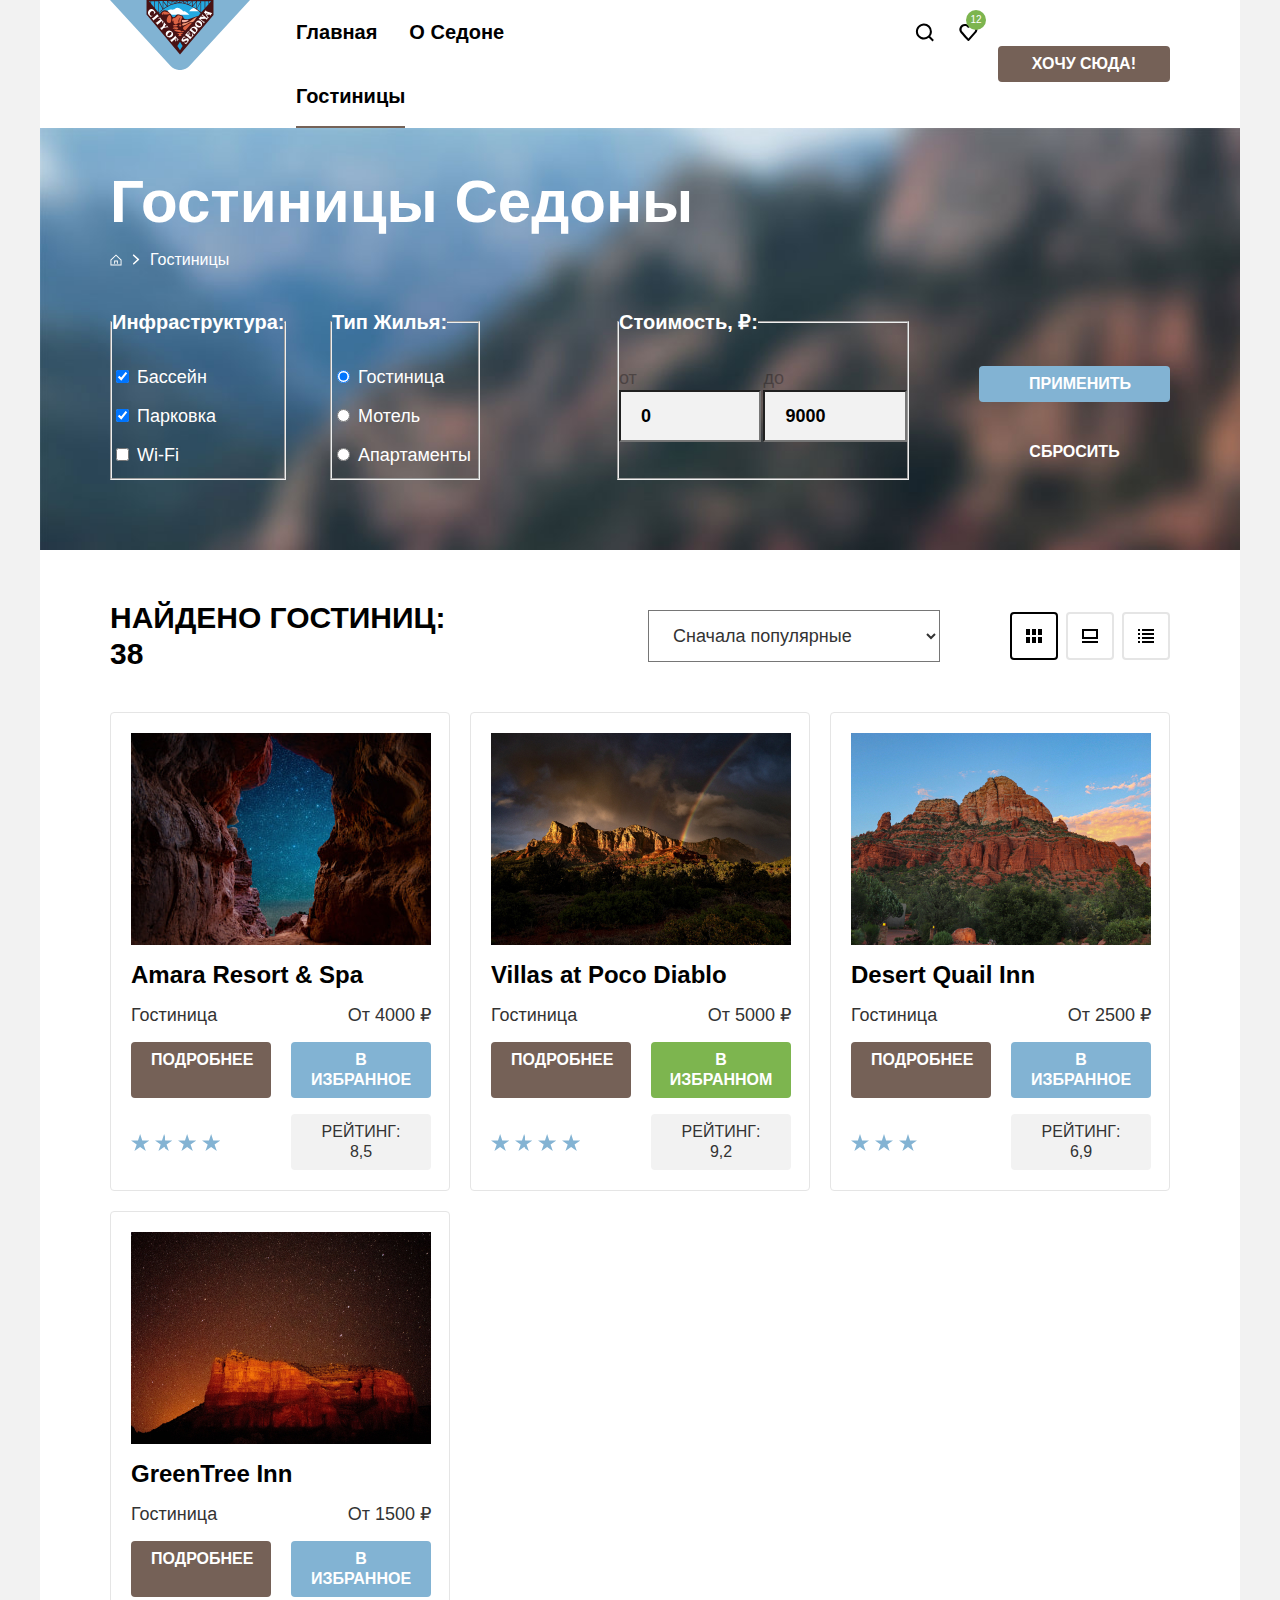
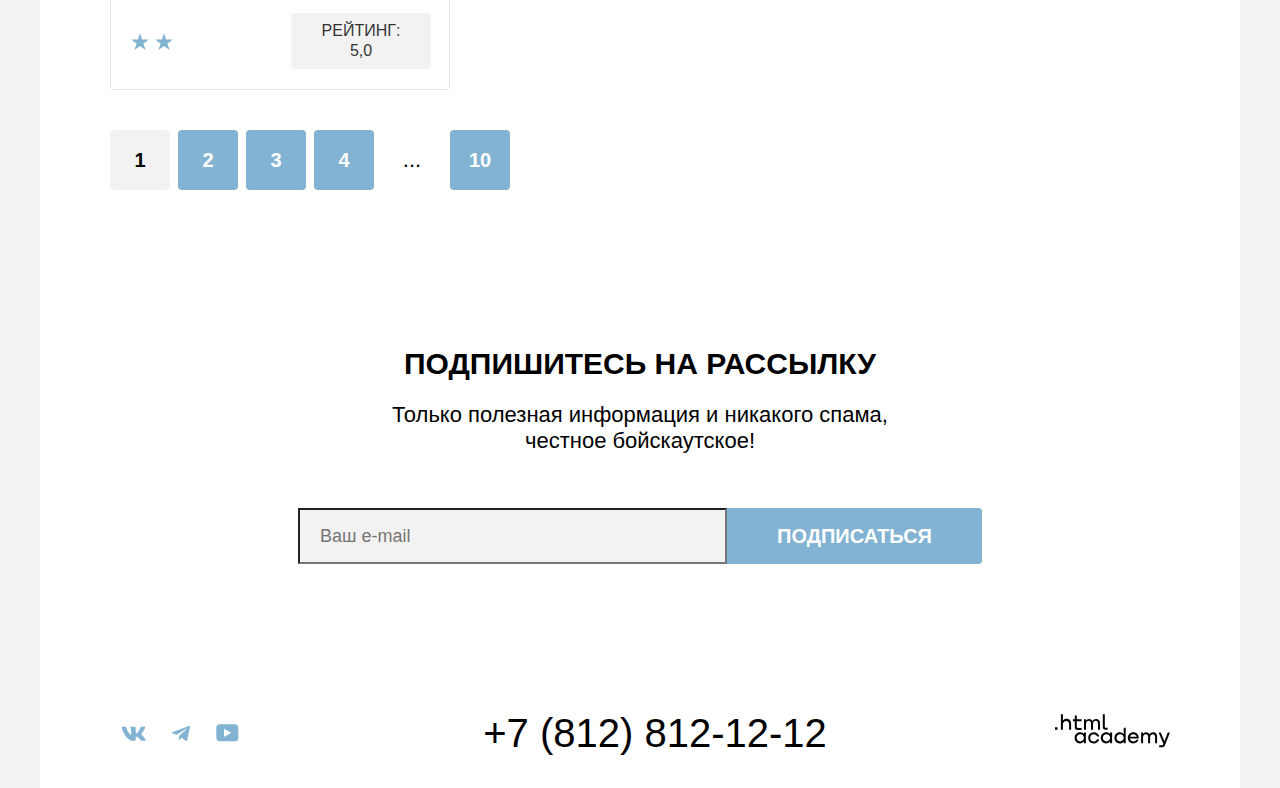
==== commit ff7af093: "Дополняет декоративные элементы всех страниц" ====
--- a/catalog.html
+++ b/catalog.html
@@ -32,11 +32,13 @@
                             <li class="navigation-user-item">
                                 <a class="navigation-user-link navigation-user-link-search" href="#">
                                     <span class="visually-hidden">Поиск</span>
+                                    <svg class="navigation-user-icon" aria-hidden="true" focusable="false" xmlns="http://www.w3.org/2000/svg" width="21" height="20" fill="currentColor" viewBox="0 0 21 20"><path d="m19.9 18-3.7-3.67c1-1.3 1.7-2.98 1.7-4.87a8 8 0 0 0-8-7.96c-4.4 0-8 3.68-8 8.06a8 8 0 0 0 12.9 6.26l3.7 3.68 1.4-1.5Zm-10-2.48a6 6 0 0 1-6-5.96 6 6 0 0 1 12 0 6 6 0 0 1-6 5.96Z"/></svg>
                                 </a>
                             </li>
                             <li class="navigation-user-item">
                                 <a class="navigation-user-link navigation-user-link-favorite" href="#">
                                     <span class="visually-hidden">Избранное</span>
+                                    <svg class="navigation-user-icon" aria-hidden="true" focusable="false" xmlns="http://www.w3.org/2000/svg" width="21" height="20" fill="currentColor" viewBox="0 0 21 20"><path d="M10.3 19a.9.9 0 0 1-.8-.4c-5.4-6.1-6.7-7.5-7-7.9A5.4 5.4 0 0 1 6.9 2c1.3 0 2.5.5 3.5 1.3a5.46 5.46 0 0 1 9 4.1c0 1.3-.5 2.5-1.3 3.4l-7 7.9c-.2.2-.4.3-.8.3Zm-6-9.5c.3.4 3.5 4 6.1 6.9l6.2-7c.5-.5.7-1.2.7-2 0-1.8-1.5-3.3-3.3-3.3-1 0-2 .5-2.7 1.3-.3.3-.6.4-.9.4-.3 0-.6-.2-.8-.4-.7-.8-1.7-1.3-2.7-1.3-1.8 0-3.3 1.5-3.3 3.3-.1.9.3 1.6.7 2.1-.1 0-.1 0 0 0Z"/></svg>
                                     <span class="favorite-icon">12</span>
                                 </a>
                             </li>
@@ -313,7 +315,7 @@
                     </ul>
                     <a class="footer-phone" href="tel:+78121212">+7 (812) 812-12-12</a>
                     <a class="copyright" href="https://htmlacademy.ru/">
-                        <svg aria-hidden="true" focusable="false" xmlns="http://www.w3.org/2000/svg" width="115" height="34" fill="currentColor" viewBox="0 0 115 34"><path d="M0 13.26v2.6h2.5v-2.6H0ZM11.6 4.86c-1.6 0-2.8.7-3.6 1.7h-.1V.36h-2v15.5h2v-5.3c0-2.1 1.3-3.6 3.3-3.6 1.8 0 2.9 1.4 2.9 3.2v5.7h2v-6.1c.1-3-1.8-4.9-4.5-4.9ZM26.6 5.16h-4.8v-3.7h-2v3.8h-1.9v2h1.9v6c0 1.7 1 2.7 2.7 2.7h4.1v-2h-3.7c-.7 0-1.1-.4-1.1-1.1v-5.7h4.8v-2ZM41.1 4.96c-1.6 0-2.9.8-3.5 2.1h-.1c-.6-1.2-1.8-2.1-3.4-2.1-1.4 0-2.5.8-3.1 1.8h-.1v-1.6H29v10.6h2v-5.4c0-2 1-3.5 2.6-3.5 1.5 0 2.4 1 2.4 2.6v6.3h2v-5.6c0-2.4 1.4-3.3 2.6-3.3 1.5 0 2.4 1 2.4 2.6v6.3h2v-6.5c.1-2.5-1.4-4.3-3.9-4.3ZM47.8 13.06c0 1.7 1 2.7 2.8 2.7h2v-2h-1.7c-.7 0-1.1-.4-1.1-1.1V.36h-2v12.7ZM28.9 20.06c-.9-1.1-2.2-1.8-3.9-1.8-3.1 0-5.4 2.3-5.4 5.6s2.3 5.6 5.4 5.6c1.8 0 3-.8 3.8-1.9h.1v1.6h2v-10.6h-2v1.5Zm-3.6 7.4c-2.2 0-3.6-1.6-3.6-3.6s1.4-3.6 3.6-3.6 3.6 1.6 3.6 3.6c0 1.9-1.4 3.6-3.6 3.6ZM44.2 22.36c-.5-2.4-2.6-4.1-5.4-4.1a5.4 5.4 0 0 0-5.6 5.6c0 3.1 2.2 5.6 5.6 5.6 2.8 0 4.9-1.8 5.4-4.2h-2.1a3.4 3.4 0 0 1-3.3 2.3c-2.2 0-3.6-1.6-3.6-3.6s1.4-3.6 3.6-3.6c1.6 0 2.8 1 3.3 2.2h2.1v-.2ZM55.1 20.06c-.9-1.1-2.2-1.8-3.9-1.8-3.1 0-5.4 2.3-5.4 5.6s2.3 5.6 5.4 5.6c1.8 0 3-.8 3.8-1.9h.1v1.6h2v-10.6h-2v1.5Zm-3.6 7.4c-2.2 0-3.6-1.6-3.6-3.6s1.4-3.6 3.6-3.6 3.6 1.6 3.6 3.6c0 1.9-1.5 3.6-3.6 3.6ZM68.7 20.16c-.9-1.1-2.2-1.9-3.9-1.9-3.1 0-5.4 2.3-5.4 5.6s2.2 5.6 5.4 5.6c1.7 0 3-.8 3.8-1.8h.1v1.5h2v-15.4h-2v6.4Zm-3.6 7.3c-2.2 0-3.6-1.6-3.6-3.6s1.4-3.6 3.6-3.6 3.6 1.6 3.6 3.6c-.1 2-1.5 3.6-3.6 3.6ZM78.3 18.26c-3.3 0-5.5 2.5-5.5 5.6 0 3 2.1 5.6 5.5 5.6 2.5 0 4.5-1.3 5.2-3.6h-2.1c-.5 1-1.6 1.6-3 1.6-1.9 0-3.3-1.3-3.4-2.9h8.8c.2-3.6-2-6.3-5.5-6.3Zm0 1.9c1.7 0 3 1 3.3 2.6h-6.5c.3-1.5 1.5-2.6 3.2-2.6ZM98.2 18.26c-1.6 0-2.9.8-3.6 2h-.1c-.6-1.2-1.8-2-3.4-2-1.4 0-2.5.7-3.1 1.8v-1.5h-1.9v10.6h2v-5.4c0-2 1-3.4 2.6-3.5 1.5 0 2.4 1 2.4 2.6v6.3h2v-5.6c0-2.4 1.4-3.3 2.6-3.3 1.5 0 2.4 1 2.4 2.6v6.3h2v-6.5c.1-2.6-1.4-4.4-3.9-4.4ZM109.4 27.36l-3.6-8.9h-2.2l4.8 11.6c-.3.9-.7 1.2-1.7 1.2h-2.5v2h2.5c1.8 0 2.8-.8 3.5-2.6l4.7-12.2h-2.1l-3.4 8.9Z"/></svg>
+                        <svg class="copyright-img" aria-hidden="true" focusable="false" xmlns="http://www.w3.org/2000/svg" width="115" height="34" fill="currentColor" viewBox="0 0 115 34"><path d="M0 13.26v2.6h2.5v-2.6H0ZM11.6 4.86c-1.6 0-2.8.7-3.6 1.7h-.1V.36h-2v15.5h2v-5.3c0-2.1 1.3-3.6 3.3-3.6 1.8 0 2.9 1.4 2.9 3.2v5.7h2v-6.1c.1-3-1.8-4.9-4.5-4.9ZM26.6 5.16h-4.8v-3.7h-2v3.8h-1.9v2h1.9v6c0 1.7 1 2.7 2.7 2.7h4.1v-2h-3.7c-.7 0-1.1-.4-1.1-1.1v-5.7h4.8v-2ZM41.1 4.96c-1.6 0-2.9.8-3.5 2.1h-.1c-.6-1.2-1.8-2.1-3.4-2.1-1.4 0-2.5.8-3.1 1.8h-.1v-1.6H29v10.6h2v-5.4c0-2 1-3.5 2.6-3.5 1.5 0 2.4 1 2.4 2.6v6.3h2v-5.6c0-2.4 1.4-3.3 2.6-3.3 1.5 0 2.4 1 2.4 2.6v6.3h2v-6.5c.1-2.5-1.4-4.3-3.9-4.3ZM47.8 13.06c0 1.7 1 2.7 2.8 2.7h2v-2h-1.7c-.7 0-1.1-.4-1.1-1.1V.36h-2v12.7ZM28.9 20.06c-.9-1.1-2.2-1.8-3.9-1.8-3.1 0-5.4 2.3-5.4 5.6s2.3 5.6 5.4 5.6c1.8 0 3-.8 3.8-1.9h.1v1.6h2v-10.6h-2v1.5Zm-3.6 7.4c-2.2 0-3.6-1.6-3.6-3.6s1.4-3.6 3.6-3.6 3.6 1.6 3.6 3.6c0 1.9-1.4 3.6-3.6 3.6ZM44.2 22.36c-.5-2.4-2.6-4.1-5.4-4.1a5.4 5.4 0 0 0-5.6 5.6c0 3.1 2.2 5.6 5.6 5.6 2.8 0 4.9-1.8 5.4-4.2h-2.1a3.4 3.4 0 0 1-3.3 2.3c-2.2 0-3.6-1.6-3.6-3.6s1.4-3.6 3.6-3.6c1.6 0 2.8 1 3.3 2.2h2.1v-.2ZM55.1 20.06c-.9-1.1-2.2-1.8-3.9-1.8-3.1 0-5.4 2.3-5.4 5.6s2.3 5.6 5.4 5.6c1.8 0 3-.8 3.8-1.9h.1v1.6h2v-10.6h-2v1.5Zm-3.6 7.4c-2.2 0-3.6-1.6-3.6-3.6s1.4-3.6 3.6-3.6 3.6 1.6 3.6 3.6c0 1.9-1.5 3.6-3.6 3.6ZM68.7 20.16c-.9-1.1-2.2-1.9-3.9-1.9-3.1 0-5.4 2.3-5.4 5.6s2.2 5.6 5.4 5.6c1.7 0 3-.8 3.8-1.8h.1v1.5h2v-15.4h-2v6.4Zm-3.6 7.3c-2.2 0-3.6-1.6-3.6-3.6s1.4-3.6 3.6-3.6 3.6 1.6 3.6 3.6c-.1 2-1.5 3.6-3.6 3.6ZM78.3 18.26c-3.3 0-5.5 2.5-5.5 5.6 0 3 2.1 5.6 5.5 5.6 2.5 0 4.5-1.3 5.2-3.6h-2.1c-.5 1-1.6 1.6-3 1.6-1.9 0-3.3-1.3-3.4-2.9h8.8c.2-3.6-2-6.3-5.5-6.3Zm0 1.9c1.7 0 3 1 3.3 2.6h-6.5c.3-1.5 1.5-2.6 3.2-2.6ZM98.2 18.26c-1.6 0-2.9.8-3.6 2h-.1c-.6-1.2-1.8-2-3.4-2-1.4 0-2.5.7-3.1 1.8v-1.5h-1.9v10.6h2v-5.4c0-2 1-3.4 2.6-3.5 1.5 0 2.4 1 2.4 2.6v6.3h2v-5.6c0-2.4 1.4-3.3 2.6-3.3 1.5 0 2.4 1 2.4 2.6v6.3h2v-6.5c.1-2.6-1.4-4.4-3.9-4.4ZM109.4 27.36l-3.6-8.9h-2.2l4.8 11.6c-.3.9-.7 1.2-1.7 1.2h-2.5v2h2.5c1.8 0 2.8-.8 3.5-2.6l4.7-12.2h-2.1l-3.4 8.9Z"/></svg>
                     </a>
                 </div>
             </footer>
--- a/styles/styles.css
+++ b/styles/styles.css
@@ -75,6 +75,19 @@
     z-index: 1;
 }
 
+.navigation-logo:hover {
+    opacity: 0.6;
+}
+
+.navigation-logo:focus-visible {
+    opacity: 0.6;
+    outline-offset: -2px;
+}
+
+.navigation-logo:active {
+    opacity: 0.3;
+}
+
 .page-header-logo {
     display: block;
 }
@@ -100,6 +113,22 @@
     font-weight: 700;
     color: #000000;
     text-decoration: none;
+}
+
+.navigation-link:hover {
+    /* background-color: rgba(131, 179, 211, 0.2); */
+    color: #756157;
+}
+
+.navigation-link:focus-visible {
+    /* background-color: rgba(131, 179, 211, 0.2); */
+    color: #756157;
+    outline-offset: -2px;
+}
+
+.navigation-link:active {
+    /* background-color: rgba(131, 179, 211, 0.2); */
+    color: rgba(117, 97, 87, 0.3);
 }
 
 .navigation-link-current {
@@ -134,8 +163,8 @@
     position: relative;
     display: block;
     padding: 22px 12px;
-    width: 20px;
-    height: 20px;
+    min-width: 20px;
+    min-height: 20px;
     font-size: 20px;
     line-height: 24px;
     font-weight: 700;
@@ -143,30 +172,44 @@
     text-decoration: none;
 }
 
-.navigation-user-link-search {
-    background-image: url("../images/search.svg");
-    background-repeat: no-repeat;
-    background-position: center;
-}
-
-.navigation-user-link-favorite {
-    background-image: url("../images/favorite.svg");
-    background-repeat: no-repeat;
-    background-position: center;
-}
-
-/* Вопросы по св-вам: overflow: hidden; height: 20px; min-width: 20px; max-width: 3ch; */
+.navigation-user-link:hover,
+.navigation-user-link:active {
+    /* background-color: rgba(131, 179, 211, 0.2); */
+}
+
+.navigation-user-link:hover .navigation-user-icon,
+.navigation-user-link:focus-visible .navigation-user-icon {
+    fill: #756157;
+}
+
+.navigation-user-link:focus-visible {
+    /* background-color: rgba(131, 179, 211, 0.2); */
+    outline-offset: -2px;
+}
+
+.navigation-user-link:active .navigation-user-icon {
+    fill: rgba(117, 97, 87, 0.3);
+}
+
+.navigation-user-icon {
+    position: absolute;
+    inset: 0;
+    margin: auto;
+}
+
 .favorite-icon {
     position: absolute;
     top: 10px;
-    right: 5px;
+    left: 20px;
+    min-width: 20px;
     font-size: 10px;
     font-weight: 400;
     line-height: 10px;
     text-align: center;
     color: #ffffff;
     background-color: #7DB54F;
-    border-radius: 50%;
+    border-radius: 100vw;
+    box-sizing: border-box;
     padding: 5px 4px;
 }
 
@@ -188,10 +231,7 @@
     cursor: pointer;
 }
 
-.header-button:hover {
-    background-color: #615048;
-}
-
+.header-button:hover,
 .header-button:focus-visible {
     background-color: #615048;
 }
@@ -292,7 +332,6 @@
 .advantages-item-container::before {
     content: "";
     margin-bottom: 30px;
-    order: 2;
     width: 60px;
     height: 2px;
     background-color: rgba(0, 0, 0, 0.3);
@@ -307,6 +346,7 @@
     line-height: 28px;
     text-transform: uppercase;
     text-align: center;
+    order: -1;
 }
 
 .advantages-description {
@@ -314,7 +354,6 @@
     margin-bottom: 0;
     text-align: center;
     color: #333333;
-    order: 3;
 }
 
 .advantages-img {
@@ -461,10 +500,7 @@
     cursor: pointer;
 }
 
-.search-button:hover {
-    background-color: #615048;
-}
-
+.search-button:hover,
 .search-button:focus-visible {
     background-color: #615048;
 }
@@ -550,10 +586,7 @@
     cursor: pointer;
 }
 
-.subscribe-button:hover {
-    background-color: #68A2CA;
-}
-
+.subscribe-button:hover,
 .subscribe-button:focus-visible {
     background-color: #68A2CA;
 }
@@ -600,23 +633,20 @@
     flex-wrap: wrap;
     justify-content: center;
     align-items: center;
-    width: 47px;
-    height: 40px;
+    min-width: 47px;
+    min-height: 40px;
     color: #82B3D3;
     text-decoration: none;
     box-sizing: border-box;
 }
 
-.footer-social-link:hover {
-    color: #68A2CA;
-}
-
-.footer-social-link:focus-visible {
-    color: #68A2CA;
-}
-
-.footer-social-link:active {
-    color: rgba(104, 162, 202, 0.3);
+.footer-social-link:hover .footer-social-img,
+.footer-social-link:focus-visible .footer-social-img {
+    fill: #68A2CA;
+}
+
+.footer-social-link:active .footer-social-img {
+    fill: rgba(104, 162, 202, 0.3);
 }
 
 .footer-phone {
@@ -631,10 +661,7 @@
     text-align: center;
 }
 
-.footer-phone:hover {
-    color: #756157;
-}
-
+.footer-phone:hover,
 .footer-phone:focus-visible {
     color: #756157;
 }
@@ -648,16 +675,13 @@
     color: #000000;
 }
 
-.copyright:hover {
-    color: #756157;
-}
-
-.copyright:focus-visible {
-    color: #756157;
-}
-
-.copyright:active {
-    color: rgba(117, 97, 87, 0.3);
+.copyright:hover .copyright-img,
+.copyright:focus-visible .copyright-img {
+    fill: #756157;
+}
+
+.copyright:active .copyright-img {
+    fill: rgba(117, 97, 87, 0.3);
 }
 
 /* =============================page-footer============================= */
@@ -698,7 +722,6 @@
 }
 
 .breadcrumbs-item {
-    position: relative;
     display: flex;
     align-items: center;
 }
@@ -706,20 +729,20 @@
 /* Мой вариант */
 .breadcrumbs-item::after {
     content: "";
-    position: absolute;
-    top: 6px;
-    left: 22px;
+    display: block;
+    margin: 0 10px;
     width: 8px;
     height: 11px;
     background-image: url("../images/arrow.svg");
     background-repeat: no-repeat;
+    background-position: center;
 }
 
 .breadcrumbs-item:last-child::after {
     content: none;
 }
 
-/* Вариант sedona-38 (без margin-right: 28px; у .breadcrumbs-link) */
+/* Вариант sedona-38  */
 /* .breadcrumbs-item:not(:last-child)::after {
     width: 8px;
     height: 11px;
@@ -732,7 +755,6 @@
 } */
 
 .breadcrumbs-link {
-    margin-right: 28px;
     font-size: 16px;
     line-height: 21px;
     color: #ffffff;
@@ -1075,6 +1097,15 @@
     text-decoration: none;
 }
 
+.product-card-title-link:hover .product-card-title,
+.product-card-title-link:focus-visible .product-card-title {
+    color: #756157;
+}
+
+.product-card-title-link:active .product-card-title {
+    color: rgba(117, 97, 87, 0.3);
+}
+
 .product-card-title {
     margin: 0;
     font-size: 24px;
